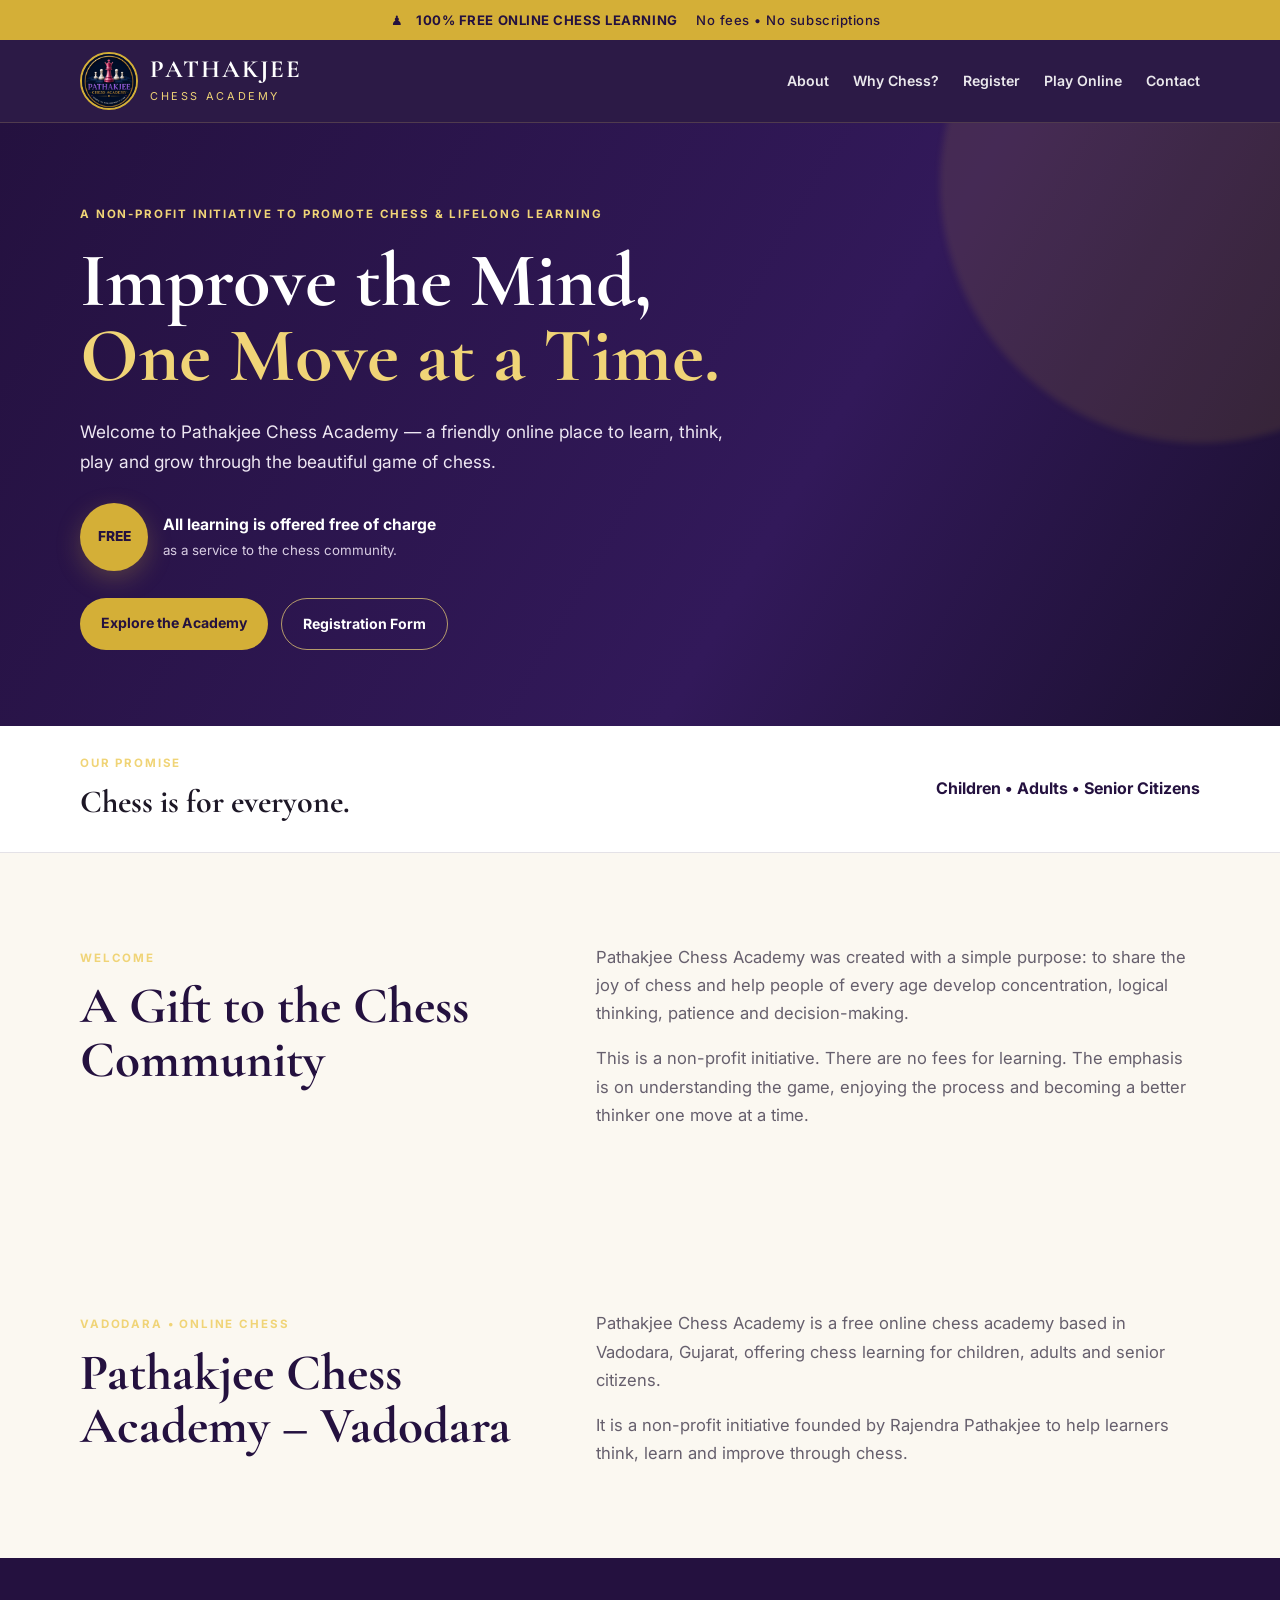
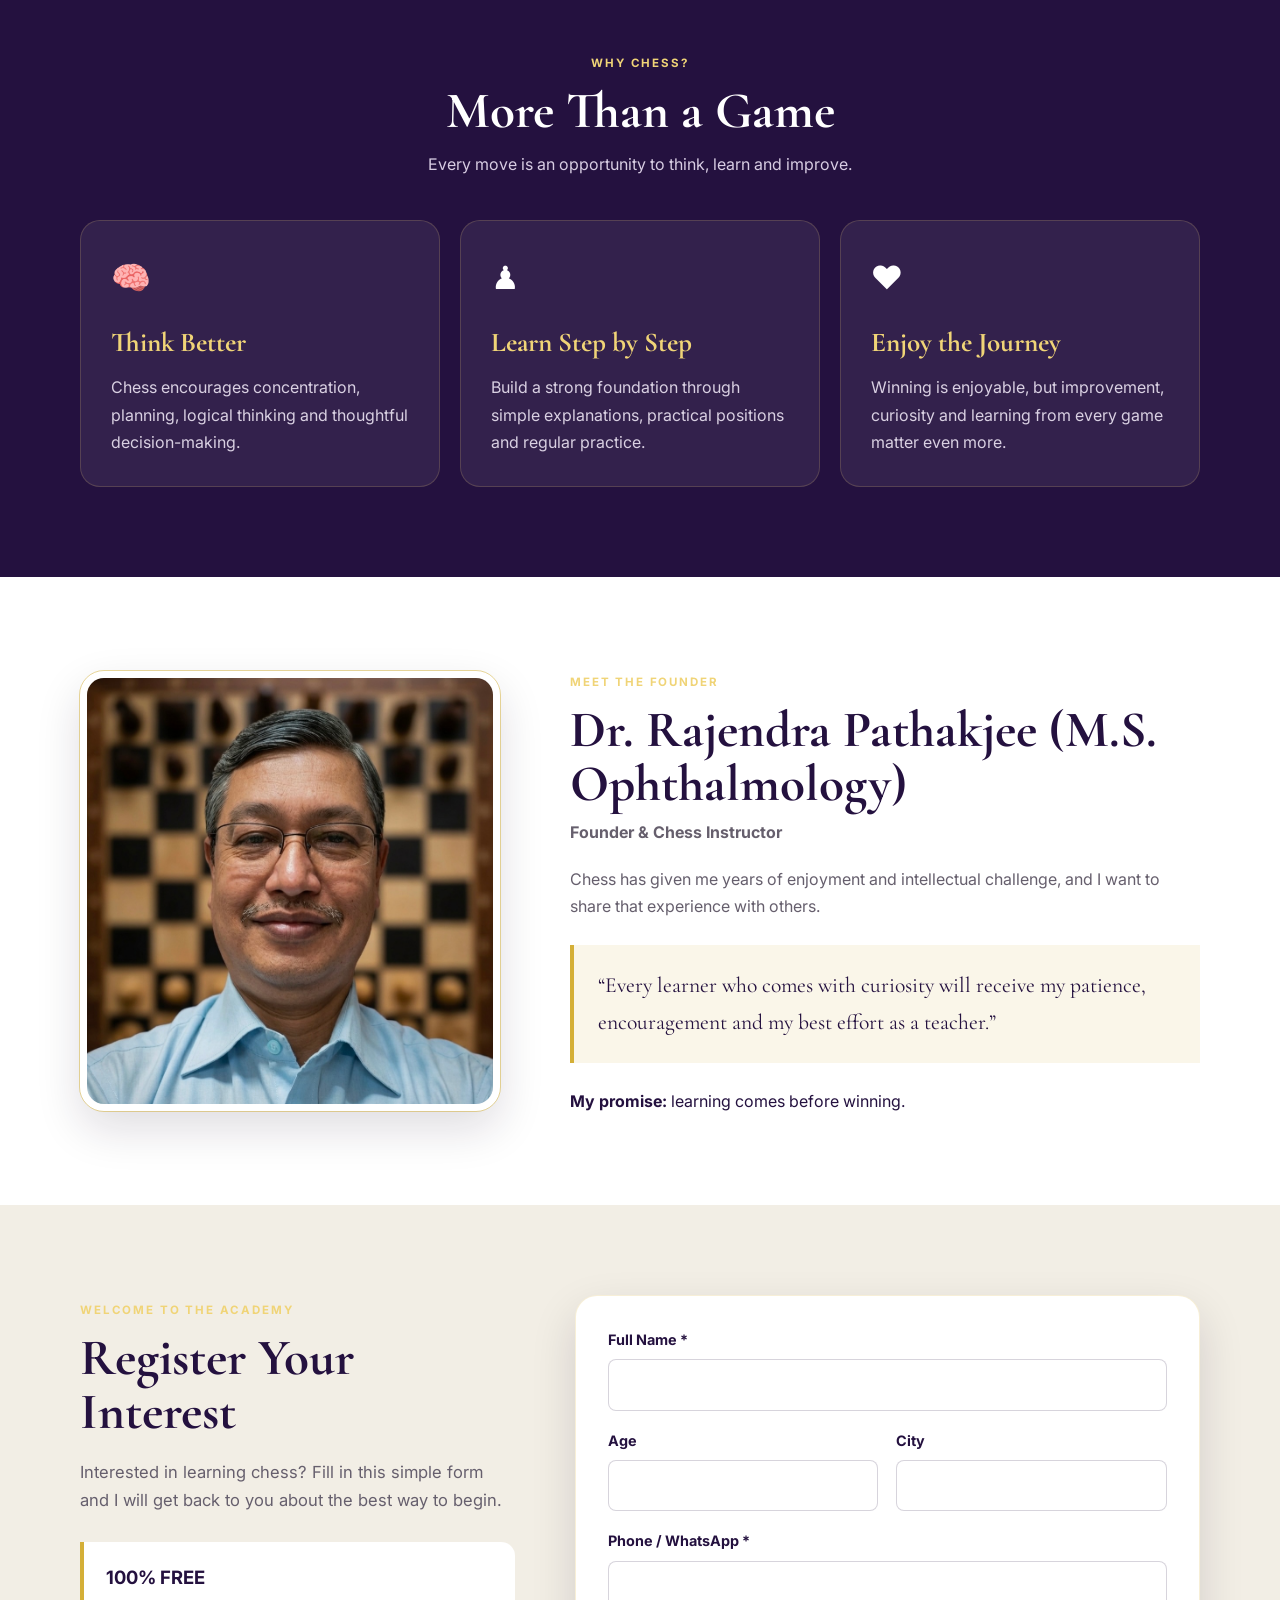
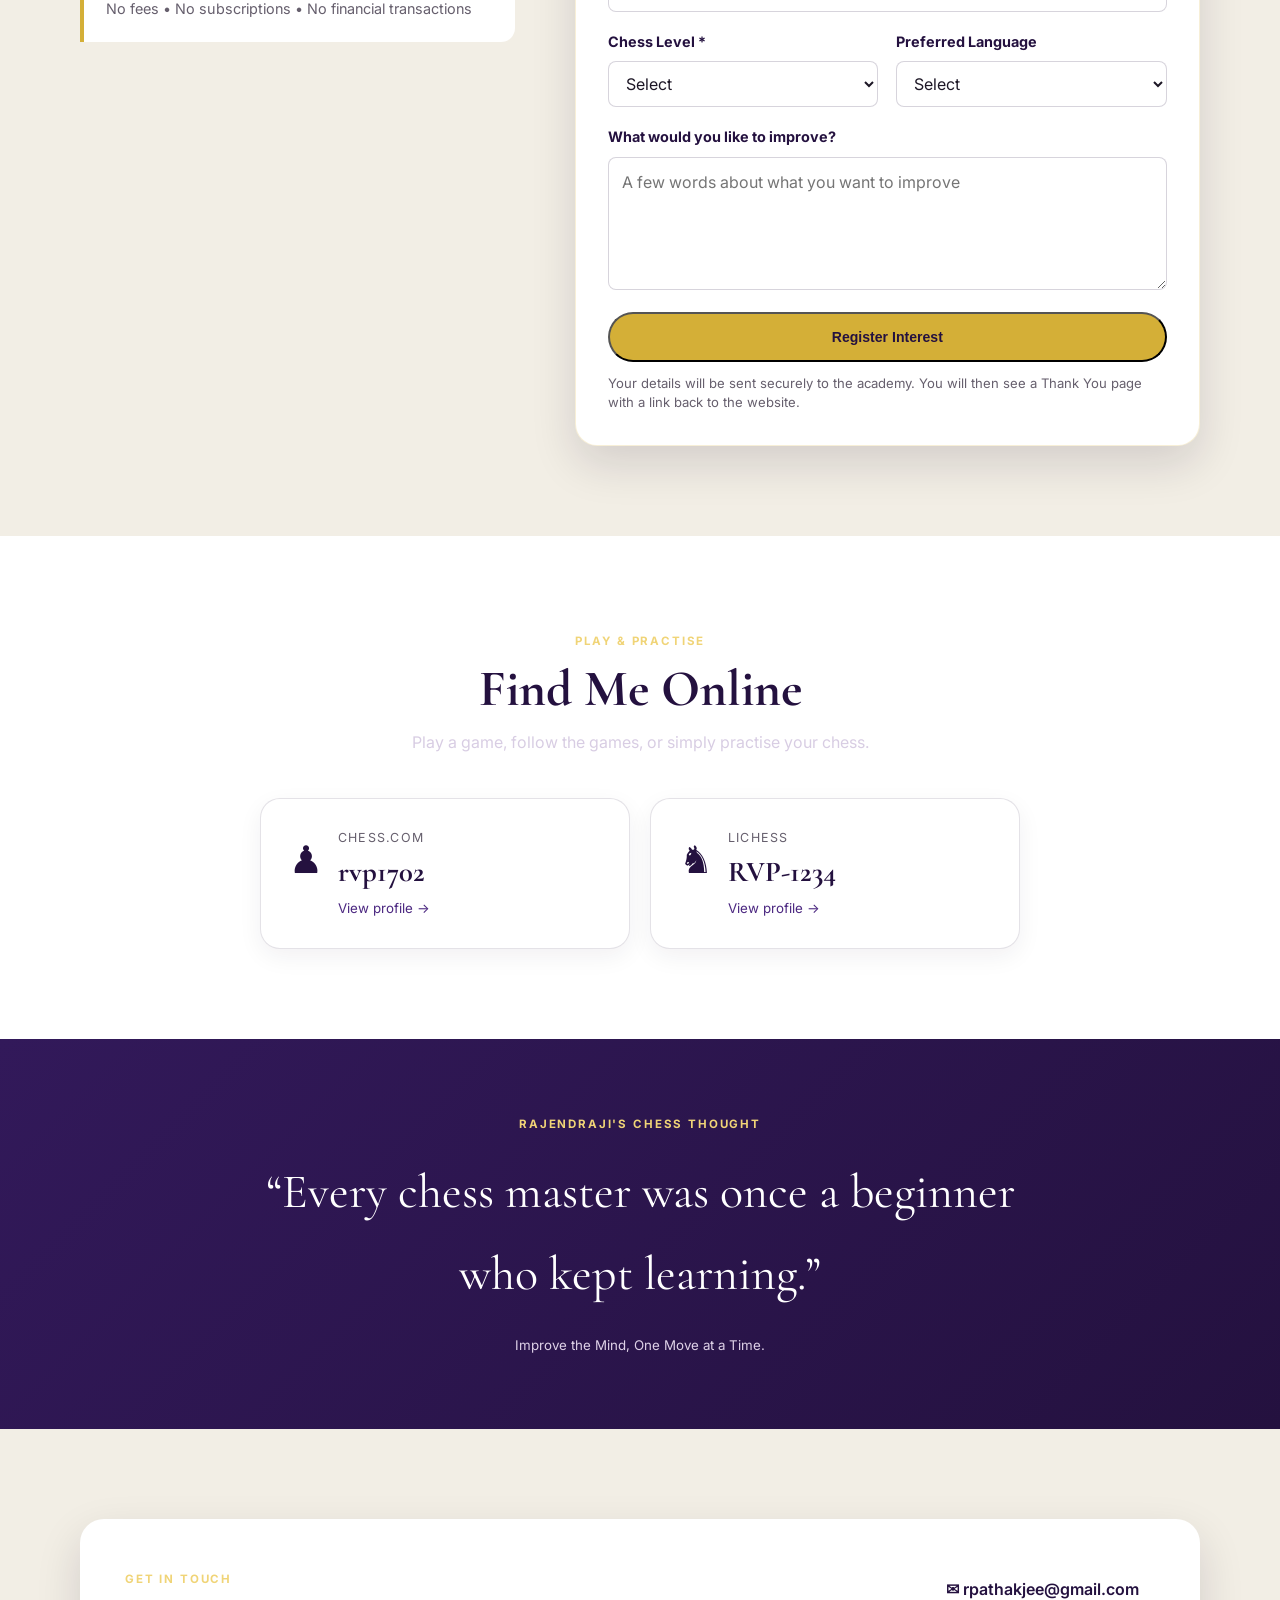
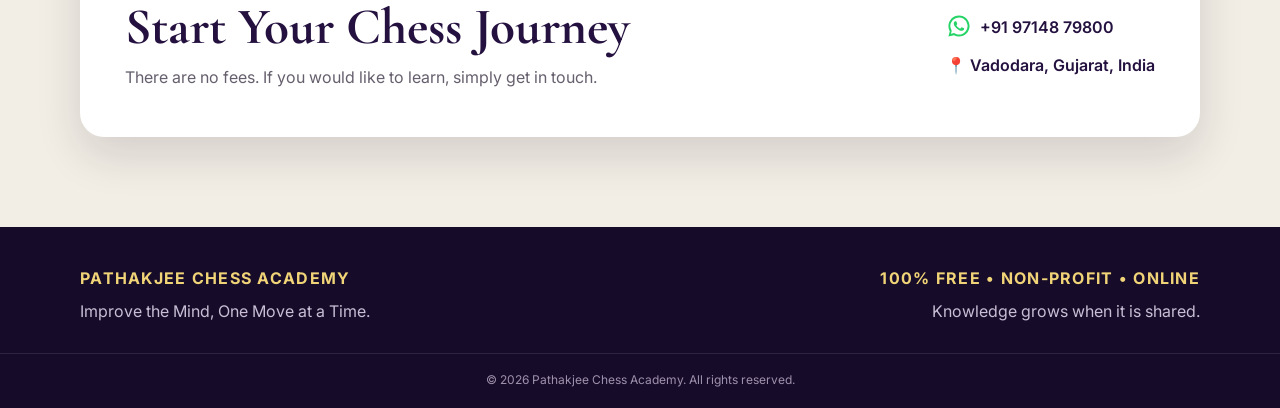
==== index.html @ 3d5b7f69 "Update index.html" ====
<!DOCTYPE html>
<html lang="en">

<head>
  <meta charset="UTF-8">
  <meta name="viewport" content="width=device-width, initial-scale=1.0">
  <meta name="description" content="Pathakjee Chess Academy is a free online chess academy in Vadodara, offering chess lessons for beginners, children, adults and senior citizens. Learn chess online and improve your mind, one move at a time.">
  <meta name="theme-color" content="#24113f">
  <title>Pathakjee Chess Academy | Online Chess Academy in Vadodara</title>
  <link rel="preconnect" href="https://fonts.googleapis.com">
  <link rel="preconnect" href="https://fonts.gstatic.com" crossorigin>
  <link href="https://fonts.googleapis.com/css2?family=Cormorant+Garamond:wght@600;700&family=Inter:wght@400;500;600;700&display=swap" rel="stylesheet">
  <link rel="stylesheet" href="css/style.css">
  <script defer src="js/script.js"></script>
<script type="application/ld+json">
{
  "@context": "https://schema.org",
  "@type": "EducationalOrganization",
  "name": "Pathakjee Chess Academy",
  "url": "https://pathakjeechess.com/",
  "description": "A free, non-profit online chess academy based in Vadodara, Gujarat, helping children, adults and senior citizens learn and improve through chess.",
  "founder": {
    "@type": "Person",
    "name": "Rajendra Pathakjee"
  },
  "areaServed": "Vadodara, Gujarat, India",
  "email": "rpathakjee@gmail.com",
  "sameAs": [
    "https://www.chess.com/member/rvp1702",
    "https://lichess.org/@/RVP-1234"
  ]
}
</script>

  <style>
    /* The founder photograph appears only in the dedicated founder section. */
    .hero-grid {
      grid-template-columns: 1fr !important;
    }

    /* Mobile refinements: smaller header/logo, tighter section spacing, simpler form. */
    @media (max-width: 767px) {
      .site-header {
        padding-top: 10px !important;
        padding-bottom: 10px !important;
      }

      .nav-wrap {
        min-height: 58px !important;
      }

      .brand img {
        width: 58px !important;
        height: 58px !important;
        object-fit: contain;
      }

      .brand-name {
        font-size: 1.45rem !important;
      }

      .brand-sub {
        font-size: 0.72rem !important;
        letter-spacing: 0.18em !important;
      }

      .section {
        padding-top: 52px !important;
        padding-bottom: 52px !important;
      }

      .two-column,
      .founder-grid,
      .registration-grid {
        gap: 28px !important;
      }

      .section-heading,
      .section-text {
        margin-top: 0 !important;
        margin-bottom: 0 !important;
      }

      .section-text p + p {
        margin-top: 18px !important;
      }

      .section-dark {
        padding-top: 48px !important;
        padding-bottom: 48px !important;
      }

      .founder-section {
        padding-top: 48px !important;
        padding-bottom: 48px !important;
      }

      .registration-section {
        padding-top: 48px !important;
        padding-bottom: 48px !important;
      }

      .registration-form {
        padding: 24px !important;
      }

      .registration-form .form-row {
        margin-bottom: 18px !important;
      }

      .improvement-free-text textarea {
        min-height: 112px;
        resize: vertical;
      }
    }
  </style>

</head>

<body>
  <div class="top-banner">
    <span>♟</span>
    <strong>100% FREE ONLINE CHESS LEARNING</strong>
    <span class="banner-detail">No fees • No subscriptions</span>
  </div>

  <header class="site-header" id="top">
    <div class="container nav-wrap">
      <a class="brand" href="#top" aria-label="Pathakjee Chess Academy home">
        <img src="images/logo.png" alt="Pathakjee Chess Academy logo">
        <div>
          <span class="brand-name">PATHAKJEE</span>
          <span class="brand-sub">CHESS ACADEMY</span>
        </div>
      </a>

      <button class="menu-toggle" aria-label="Open navigation" aria-expanded="false">
        <span></span><span></span><span></span>
      </button>

      <nav class="nav-links" aria-label="Main navigation">
        <a href="#about">About</a>
        <a href="#why-chess">Why Chess?</a>
        <a href="#registration">Register</a>
        <a href="#play">Play Online</a>
        <a href="#contact">Contact</a>
      </nav>
    </div>
  </header>

  <main>
    <section class="hero">
      <div class="hero-glow"></div>
      <div class="container hero-grid">
        <div class="hero-copy reveal">
          <p class="eyebrow">A NON-PROFIT INITIATIVE TO PROMOTE CHESS &amp; LIFELONG LEARNING</p>
          <h1>Improve the Mind,<br><span>One Move at a Time.</span></h1>
          <p class="hero-lead">
            Welcome to Pathakjee Chess Academy — a friendly online place to learn,
            think, play and grow through the beautiful game of chess.
          </p>
          <div class="hero-free">
            <span class="free-badge">FREE</span>
            <div>
              <strong>All learning is offered free of charge</strong>
              <small>as a service to the chess community.</small>
            </div>
          </div>
          <div class="hero-actions">
            <a class="btn btn-gold" href="#about">Explore the Academy</a>
            <a class="btn btn-outline" href="#registration">Registration Form</a>
          </div>
        </div>

      </div>
    </section>

    <section class="welcome-strip">
      <div class="container strip-inner">
        <div>
          <span class="mini-label">OUR PROMISE</span>
          <h2>Chess is for everyone.</h2>
        </div>
        <p>Children • Adults • Senior Citizens</p>
      </div>
    </section>

    <section class="section" id="about">
      <div class="container two-column">
        <div class="section-heading reveal">
          <span class="section-kicker">WELCOME</span>
          <h2>A Gift to the Chess Community</h2>
        </div>
        <div class="section-text reveal">
          <p>
            Pathakjee Chess Academy was created with a simple purpose: to share the
            joy of chess and help people of every age develop concentration, logical
            thinking, patience and decision-making.
          </p>
          <p>
            This is a non-profit initiative. There are no fees for learning.
            The emphasis is on understanding the game, enjoying the process and
            becoming a better thinker one move at a time.
          </p>
        </div>
      </div>
    </section>

   <section class="section">
  <div class="container two-column">
    <div class="section-heading reveal">
      <span class="section-kicker">VADODARA • ONLINE CHESS</span>
      <h2>Pathakjee Chess Academy – Vadodara</h2>
    </div>
    <div class="section-text reveal">
      <p>
        Pathakjee Chess Academy is a free online chess academy based in Vadodara,
        Gujarat, offering chess learning for children, adults and senior citizens.
      </p>
      <p>
        It is a non-profit initiative founded by Rajendra Pathakjee to help learners
        think, learn and improve through chess.
      </p>
    </div>
  </div>
</section> <section class="section section-dark" id="why-chess">
      <div class="container">
        <div class="center-heading reveal">
          <span class="section-kicker">WHY CHESS?</span>
          <h2>More Than a Game</h2>
          <p>Every move is an opportunity to think, learn and improve.</p>
        </div>

        <div class="feature-grid">
          <article class="feature-card reveal">
            <div class="feature-icon">🧠</div>
            <h3>Think Better</h3>
            <p>Chess encourages concentration, planning, logical thinking and thoughtful decision-making.</p>
          </article>
          <article class="feature-card reveal">
            <div class="feature-icon">♟</div>
            <h3>Learn Step by Step</h3>
            <p>Build a strong foundation through simple explanations, practical positions and regular practice.</p>
          </article>
          <article class="feature-card reveal">
            <div class="feature-icon">❤️</div>
            <h3>Enjoy the Journey</h3>
            <p>Winning is enjoyable, but improvement, curiosity and learning from every game matter even more.</p>
          </article>
        </div>
      </div>
    </section>

    <section class="section founder-section">
      <div class="container founder-grid">
        <div class="founder-image academy-logo-panel reveal">
          <img src="images/founder.jpg" alt="Dr. Rajendra Pathakjee (M.S. Ophthalmology), Founder">
        </div>
        <div class="founder-copy reveal">
          <span class="section-kicker">MEET THE FOUNDER</span>
          <h2>Dr. Rajendra Pathakjee (M.S. Ophthalmology)</h2>
          <p class="role">Founder &amp; Chess Instructor</p>
          <p>
            Chess has given me years of enjoyment and intellectual challenge, and I
            want to share that experience with others.
          </p>
          <blockquote>
            “Every learner who comes with curiosity will receive my patience,
            encouragement and my best effort as a teacher.”
          </blockquote>
          <p class="promise"><strong>My promise:</strong> learning comes before winning.</p>
        </div>
      </div>
    </section>

    <section class="section registration-section" id="registration">
      <div class="container registration-grid">
        <div class="registration-copy reveal">
          <span class="section-kicker">WELCOME TO THE ACADEMY</span>
          <h2>Register Your Interest</h2>
          <p>Interested in learning chess? Fill in this simple form and I will get back to you about the best way to begin.</p>
          <div class="registration-note">
            <strong>100% FREE</strong>
            <span>No fees • No subscriptions • No financial transactions</span>
          </div>
        </div>

        <form class="registration-form reveal" id="registrationForm" action="https://formspree.io/f/mgawkabd" method="POST">
          <div class="form-row">
            <label for="name">Full Name *</label>
            <input type="text" id="name" name="Name" required>
          </div>

          <div class="form-two">
            <div class="form-row">
              <label for="age">Age</label>
              <input type="number" id="age" name="Age" min="4" max="100">
            </div>
            <div class="form-row">
              <label for="city">City</label>
              <input type="text" id="city" name="City">
            </div>
          </div>

          <div class="form-row">
            <label for="phone">Phone / WhatsApp *</label>
            <input type="tel" id="phone" name="Phone" required autocomplete="tel">
          </div>

          <div class="form-two">
            <div class="form-row">
              <label for="level">Chess Level *</label>
              <select id="level" name="Chess Level" required>
                <option value="">Select</option>
                <option>Complete Beginner</option>
                <option>Beginner</option>
                <option>Intermediate</option>
                <option>Returning Player</option>
              </select>
            </div>
            <div class="form-row">
              <label for="language">Preferred Language</label>
              <select id="language" name="Preferred Language">
                <option value="">Select</option>
                <option>English</option>
                <option>Hindi</option>
                <option>Gujarati</option>
              </select>
            </div>
          </div>

          <div class="form-row improvement-free-text">
            <label for="improvement">What would you like to improve?</label>
            <textarea id="improvement" name="What would you like to improve" rows="4" placeholder="A few words about what you want to improve"></textarea>
          </div>

          <input type="hidden" name="_subject" value="New Registration Interest — Pathakjee Chess Academy">

          <button class="btn btn-gold form-submit" type="submit">Register Interest</button>
          <p class="form-note">Your details will be sent securely to the academy. You will then see a Thank You page with a link back to the website.</p>
        </form>
      </div>
    </section>

    <section class="section online-section" id="play">
      <div class="container">
        <div class="center-heading reveal">
          <span class="section-kicker">PLAY &amp; PRACTISE</span>
          <h2>Find Me Online</h2>
          <p>Play a game, follow the games, or simply practise your chess.</p>
        </div>

        <div class="profile-grid">
          <a class="profile-card reveal" href="https://www.chess.com/member/rvp1702" target="_blank" rel="noopener">
            <span class="profile-icon">♟</span>
            <span class="profile-label">Chess.com</span>
            <strong>rvp1702</strong>
            <small>View profile →</small>
          </a>
          <a class="profile-card reveal" href="https://lichess.org/@/RVP-1234" target="_blank" rel="noopener">
            <span class="profile-icon">♞</span>
            <span class="profile-label">Lichess</span>
            <strong>RVP-1234</strong>
            <small>View profile →</small>
          </a>
        </div>
      </div>
    </section>

    <section class="thought-section">
      <div class="container thought-card reveal">
        <span class="section-kicker">RAJENDRAJI'S CHESS THOUGHT</span>
        <p>“Every chess master was once a beginner who kept learning.”</p>
        <small>Improve the Mind, One Move at a Time.</small>
      </div>
    </section>

    <section class="section contact-section" id="contact">
      <div class="container contact-card reveal">
        <div>
          <span class="section-kicker">GET IN TOUCH</span>
          <h2>Start Your Chess Journey</h2>
          <p>There are no fees. If you would like to learn, simply get in touch.</p>
        </div>
        <div class="contact-links">
          <a href="mailto:rpathakjee@gmail.com">✉ rpathakjee@gmail.com</a>
          <a href="https://wa.me/919714879800" target="_blank" rel="noopener" aria-label="WhatsApp +91 97148 79800"><svg aria-hidden="true" viewBox="0 0 32 32" width="26" height="26" style="vertical-align:-6px;margin-right:8px;fill:#25D366"><path d="M16 3C8.82 3 3 8.82 3 16c0 2.29.6 4.44 1.66 6.33L3 29l6.84-1.6A12.94 12.94 0 0 0 16 29c7.18 0 13-5.82 13-13S23.18 3 16 3zm0 23.6c-2.02 0-3.9-.6-5.47-1.63l-.39-.25-4.06.95.97-3.95-.26-.41A10.57 10.57 0 1 1 16 26.6zm5.82-7.96c-.32-.16-1.88-.93-2.17-1.04-.29-.11-.5-.16-.71.16-.21.31-.82 1.04-1.01 1.25-.18.21-.37.24-.69.08-.32-.16-1.35-.5-2.57-1.6-.95-.85-1.6-1.9-1.79-2.22-.18-.31-.02-.48.14-.64.14-.14.32-.37.48-.56.16-.18.21-.31.32-.52.11-.21.05-.39-.03-.55-.08-.16-.71-1.72-.97-2.36-.25-.62-.51-.54-.71-.55h-.61c-.21 0-.55.08-.84.39-.29.31-1.1 1.07-1.1 2.61s1.13 3.03 1.29 3.24c.16.21 2.22 3.39 5.38 4.76.75.32 1.33.51 1.78.65.75.24 1.43.21 1.97.13.6-.09 1.88-.77 2.15-1.51.26-.74.26-1.37.18-1.51-.08-.13-.29-.21-.61-.37z"/></svg>+91 97148 79800</a>
          <span>📍 Vadodara, Gujarat, India</span>
        </div>
      </div>
    </section>
  </main>

  <footer class="site-footer">
    <div class="container footer-inner">
      <div>
        <strong>PATHAKJEE CHESS ACADEMY</strong>
        <p>Improve the Mind, One Move at a Time.</p>
      </div>
      <div class="footer-note">
        <strong>100% FREE • NON-PROFIT • ONLINE</strong>
        <p>Knowledge grows when it is shared.</p>
      </div>
    </div>
    <div class="copyright">© 2026 Pathakjee Chess Academy. All rights reserved.</div>
  </footer>
</body>
</html>
---- css/style.css ----
:root{
  --purple:#24113f;
  --purple-2:#32195a;
  --purple-3:#4b2780;
  --gold:#d4af37;
  --gold-light:#f0d477;
  --cream:#fbf8f1;
  --white:#ffffff;
  --ink:#1d1726;
  --muted:#665f6d;
  --line:rgba(36,17,63,.12);
  --shadow:0 18px 45px rgba(28,15,44,.14);
}
*{box-sizing:border-box;margin:0;padding:0}
html{scroll-behavior:smooth}
body{font-family:Inter,Arial,sans-serif;color:var(--ink);background:var(--cream);line-height:1.7}
img{max-width:100%;display:block}
a{text-decoration:none;color:inherit}
.container{width:min(1120px,92%);margin:auto}
.top-banner{background:var(--gold);color:var(--purple);text-align:center;padding:9px 15px;font-size:.82rem;letter-spacing:.04em}
.top-banner span{margin-right:8px}.banner-detail{margin-left:14px;font-weight:500}
.site-header{position:sticky;top:0;z-index:50;background:rgba(36,17,63,.96);backdrop-filter:blur(12px);border-bottom:1px solid rgba(240,212,119,.18)}
.nav-wrap{min-height:82px;display:flex;align-items:center;justify-content:space-between;gap:25px}
.brand{display:flex;align-items:center;gap:12px;color:#fff}
.brand img{width:58px;height:58px;border-radius:50%;border:2px solid var(--gold)}
.brand-name{display:block;font-family:"Cormorant Garamond",serif;font-size:1.55rem;line-height:1;font-weight:700;letter-spacing:.08em}
.brand-sub{display:block;color:var(--gold-light);font-size:.68rem;letter-spacing:.24em;margin-top:5px}
.nav-links{display:flex;align-items:center;gap:24px;color:#fff;font-size:.88rem;font-weight:600}
.nav-links a{opacity:.9;transition:.25s}.nav-links a:hover{color:var(--gold-light);opacity:1}
.menu-toggle{display:none;background:none;border:0;cursor:pointer}.menu-toggle span{display:block;width:26px;height:2px;background:#fff;margin:5px}
.hero{position:relative;overflow:hidden;background:linear-gradient(120deg,var(--purple),#32195a 62%,#1b102f);color:#fff;padding:82px 0 76px}
.hero-glow{position:absolute;width:520px;height:520px;border-radius:50%;right:-180px;top:-200px;background:rgba(212,175,55,.12);filter:blur(3px)}
.hero-grid{display:grid;grid-template-columns:1.15fr .85fr;gap:65px;align-items:center;position:relative}
.eyebrow,.section-kicker,.mini-label{color:var(--gold-light);font-size:.72rem;font-weight:700;letter-spacing:.16em}
.hero h1{font-family:"Cormorant Garamond",serif;font-size:clamp(3rem,6vw,5.2rem);line-height:.98;margin:18px 0 24px}
.hero h1 span{color:var(--gold-light)}
.hero-lead{font-size:1.08rem;max-width:650px;color:#eee7f3}
.hero-free{display:flex;align-items:center;gap:15px;margin:27px 0}
.free-badge{display:grid;place-items:center;width:68px;height:68px;border-radius:50%;background:var(--gold);color:var(--purple);font-weight:800;font-size:.86rem;box-shadow:0 8px 25px rgba(212,175,55,.25)}
.hero-free strong,.hero-free small{display:block}.hero-free strong{font-size:.98rem}.hero-free small{color:#d8cde3}
.hero-actions{display:flex;gap:13px;flex-wrap:wrap}
.btn{display:inline-block;padding:13px 21px;border-radius:999px;font-weight:700;font-size:.88rem;transition:.25s}
.btn-gold{background:var(--gold);color:var(--purple)}.btn-gold:hover{transform:translateY(-2px);background:var(--gold-light)}
.btn-outline{border:1px solid rgba(240,212,119,.7);color:#fff}.btn-outline:hover{background:rgba(212,175,55,.12)}
.hero-founder{justify-self:end;text-align:center}
.portrait-frame{width:min(390px,80vw);aspect-ratio:1/1.06;padding:8px;background:linear-gradient(145deg,var(--gold),#fff2ad,var(--gold));border-radius:24px;box-shadow:0 25px 60px rgba(0,0,0,.3)}
.portrait-frame img{width:100%;height:100%;object-fit:cover;border-radius:18px}
.portrait-caption{padding-top:14px}.portrait-caption strong{display:block;font-family:"Cormorant Garamond",serif;font-size:1.5rem}.portrait-caption span{color:var(--gold-light);font-size:.82rem}
.welcome-strip{background:#fff;border-bottom:1px solid var(--line)}
.strip-inner{display:flex;justify-content:space-between;align-items:center;padding:22px 0;gap:20px}.strip-inner h2{font-family:"Cormorant Garamond",serif;font-size:2rem}.strip-inner p{font-weight:700;color:var(--purple)}
.section{padding:90px 0}.two-column{display:grid;grid-template-columns:.85fr 1.15fr;gap:70px}.section-heading h2,.center-heading h2,.founder-copy h2,.puzzle-copy h2,.contact-card h2{font-family:"Cormorant Garamond",serif;font-size:clamp(2.4rem,4vw,3.7rem);line-height:1.05;margin-top:10px;color:var(--purple)}
.section-text{font-size:1.04rem;color:var(--muted)}.section-text p+p{margin-top:17px}
.section-dark{background:var(--purple);color:#fff}.section-dark .center-heading h2{color:#fff}.center-heading{text-align:center;max-width:720px;margin:0 auto 42px}.center-heading p{color:#d8cde3;margin-top:12px}
.feature-grid{display:grid;grid-template-columns:repeat(3,1fr);gap:20px}.feature-card{background:rgba(255,255,255,.07);border:1px solid rgba(240,212,119,.18);padding:30px;border-radius:20px;transition:.3s}.feature-card:hover{transform:translateY(-5px);background:rgba(255,255,255,.1)}.feature-icon{font-size:2rem;margin-bottom:15px}.feature-card h3{font-family:"Cormorant Garamond",serif;font-size:1.7rem;color:var(--gold-light);margin-bottom:8px}.feature-card p{color:#d9d0e2}
.founder-section{background:#fff}.founder-grid{display:grid;grid-template-columns:.8fr 1.2fr;gap:70px;align-items:center}.founder-image{border-radius:24px;overflow:hidden;box-shadow:var(--shadow);border:7px solid #fff;outline:1px solid rgba(212,175,55,.5)}.founder-image img{width:100%;aspect-ratio:1/1.05;object-fit:cover}.role{color:var(--purple-3);font-weight:700;margin:7px 0 20px}.founder-copy p{color:var(--muted)}blockquote{margin:25px 0;padding:22px 24px;border-left:4px solid var(--gold);background:#faf6e9;color:var(--purple);font-family:"Cormorant Garamond",serif;font-size:1.35rem}.promise{color:var(--purple)!important}
.puzzle-section{background:#f2eee5}.puzzle-grid{display:grid;grid-template-columns:.9fr 1.1fr;gap:60px;align-items:center}.puzzle-title{font-weight:800;color:var(--purple);font-size:1.15rem;margin:20px 0 10px}.puzzle-copy>p:not(.puzzle-title){color:var(--muted);margin-bottom:25px}.puzzle-card{background:#fff;padding:12px;border-radius:22px;box-shadow:var(--shadow)}.puzzle-card img{width:100%;border-radius:15px}
.online-section{background:#fff}.profile-grid{display:grid;grid-template-columns:repeat(2,1fr);gap:20px;max-width:760px;margin:auto}.profile-card{padding:28px;border:1px solid var(--line);border-radius:20px;background:#fff;box-shadow:0 8px 25px rgba(28,15,44,.06);display:grid;grid-template-columns:auto 1fr;column-gap:15px;transition:.25s}.profile-card:hover{transform:translateY(-4px);border-color:var(--gold)}.profile-icon{grid-row:span 3;font-size:2.4rem;color:var(--purple)}.profile-label{font-size:.78rem;color:var(--muted);text-transform:uppercase;letter-spacing:.1em}.profile-card strong{font-family:"Cormorant Garamond",serif;font-size:1.8rem;color:var(--purple)}.profile-card small{color:var(--purple-3)}
.thought-section{padding:70px 0;background:linear-gradient(135deg,#32195a,var(--purple));color:#fff}.thought-card{text-align:center}.thought-card p{font-family:"Cormorant Garamond",serif;font-size:clamp(2rem,4vw,3rem);max-width:800px;margin:16px auto;color:#fff}.thought-card small{color:#dfd2e8}
.contact-section{background:#f2eee5}.contact-card{background:#fff;border-radius:24px;padding:45px;display:grid;grid-template-columns:1fr auto;gap:40px;align-items:center;box-shadow:var(--shadow)}.contact-card p{color:var(--muted);margin-top:10px}.contact-links{display:grid;gap:10px;font-weight:600;color:var(--purple)}.contact-links a:hover{color:var(--purple-3)}
.site-footer{background:#160b29;color:#fff;padding:38px 0 18px}.footer-inner{display:flex;justify-content:space-between;gap:30px}.site-footer strong{color:var(--gold-light);letter-spacing:.08em}.site-footer p{color:#c9bed5;margin-top:6px}.footer-note{text-align:right}.copyright{text-align:center;border-top:1px solid rgba(255,255,255,.1);margin-top:28px;padding-top:16px;color:#9e91ac;font-size:.75rem}
.reveal{opacity:0;transform:translateY(18px);transition:opacity .7s ease,transform .7s ease}.reveal.visible{opacity:1;transform:none}


.registration-section{background:#f2eee5}
.registration-grid{display:grid;grid-template-columns:.82fr 1.18fr;gap:60px;align-items:start}
.registration-copy h2{font-family:"Cormorant Garamond",serif;font-size:clamp(2.5rem,4vw,3.7rem);line-height:1.05;color:var(--purple);margin-top:10px}
.registration-copy>p{color:var(--muted);font-size:1.04rem;margin-top:18px;max-width:480px}
.registration-note{margin-top:28px;padding:20px 22px;border-left:4px solid var(--gold);background:#fff;border-radius:0 14px 14px 0;display:grid;gap:4px}
.registration-note strong{color:var(--purple);font-size:1.15rem}
.registration-note span{color:var(--muted);font-size:.9rem}
.registration-form{background:#fff;padding:30px;border-radius:22px;box-shadow:var(--shadow);border:1px solid rgba(212,175,55,.2)}
.form-choice{
  border:0;
  padding:0;
  margin:2px 0 16px;
}

.form-choice legend{
  font-size:.8rem;
  font-weight:700;
  color:var(--purple);
  margin-bottom:8px;
}

.choice-grid{
  display:flex;
  flex-wrap:wrap;
  gap:12px 24px;
  align-items:center;
}

.choice-option{
  display:inline-flex !important;
  align-items:center;
  gap:8px;
  padding:6px 0;
  border:0;
  background:transparent;
  cursor:pointer;
  font-size:.9rem !important;
  font-weight:600 !important;
  color:var(--ink) !important;
  width:auto !important;
  margin:0 !important;
}

.choice-option input[type="radio"]{
  width:18px !important;
  height:18px !important;
  margin:0 !important;
  padding:0 !important;
  flex:0 0 auto;
  accent-color:var(--gold);
}

.choice-option:hover{
  color:var(--purple) !important;
}.choice-grid{display:grid;grid-template-columns:1fr 1fr;gap:12px}.choice-option{display:flex!important;align-items:center;gap:9px;padding:12px 14px;border:1px solid rgba(36,17,63,.16);border-radius:10px;background:#fff;cursor:pointer;font-size:.9rem!important;font-weight:600!important;color:var(--ink)!important;transition:.2s}.choice-option:hover{border-color:var(--gold);background:#fffdf6}.choice-option input{width:18px!important;height:18px;margin:0;accent-color:var(--purple);flex:0 0 auto}.choice-option:has(input:checked){border-color:var(--gold);box-shadow:0 0 0 3px rgba(212,175,55,.10);background:#fffdf6}.btn-whatsapp{display:block;text-align:center;border:1px solid rgba(36,17,63,.16);color:var(--purple);background:#fff;margin-top:10px}.btn-whatsapp:hover{transform:translateY(-2px);border-color:var(--gold);background:#fffdf6}.form-whatsapp{width:100%}.form-row input::placeholder{color:#9a91a5}.registration-form{padding:32px}.form-submit{min-height:50px}.form-note{margin-top:12px}
@media (max-width:850px){
  .nav-links{display:none;position:absolute;left:4%;right:4%;top:78px;background:var(--purple);padding:18px;border-radius:0 0 16px 16px;flex-direction:column;align-items:flex-start;box-shadow:0 18px 35px rgba(0,0,0,.25)}
  .nav-links.open{display:flex}.menu-toggle{display:block}
  .hero-grid,.two-column,.founder-grid,.puzzle-grid,.contact-card,.registration-grid{grid-template-columns:1fr}
  .hero-founder{justify-self:center}.section{padding:70px 0}.feature-grid{grid-template-columns:1fr}.profile-grid,.form-two{grid-template-columns:1fr}
  .footer-inner{flex-direction:column}.footer-note{text-align:left}
}
@media (max-width:560px){
  .top-banner{font-size:.72rem}.banner-detail{display:none}.nav-wrap{min-height:72px}.brand img{width:50px;height:50px}.brand-name{font-size:1.25rem}
  .hero{padding:58px 0}.hero h1{font-size:3.1rem}.hero-lead{font-size:.98rem}.portrait-frame{width:88vw}
  .strip-inner{display:block}.strip-inner p{margin-top:5px}.section{padding:58px 0}.contact-card{padding:30px}.hero-actions .btn{width:100%;text-align:center}
  .registration-form{padding:22px 18px}.choice-grid{grid-template-columns:1fr}.choice-option{min-height:48px}.form-submit,.form-whatsapp{min-height:50px;display:flex;align-items:center;justify-content:center}
}

/* =========================================================
   MOBILE RESPONSIVENESS PATCH — August 2026
   Keeps desktop layout unchanged.
   ========================================================= */
@media (max-width: 850px) {
  html, body {
    width: 100%;
    max-width: 100%;
    min-width: 0;
    overflow-x: hidden;
  }

  .site-header,
  .top-banner,
  .hero,
  .welcome-strip,
  .section,
  .thought-section,
  .site-footer {
    width: 100%;
    max-width: 100%;
  }

  .container {
    width: min(100% - 32px, 1120px);
    max-width: 100%;
  }

  .hero-grid,
  .two-column,
  .founder-grid,
  .puzzle-grid,
  .registration-grid,
  .contact-card {
    min-width: 0;
  }

  .hero-copy,
  .hero-founder,
  .section-heading,
  .section-text,
  .founder-copy,
  .puzzle-copy,
  .registration-copy,
  .registration-form,
  .contact-card > *,
  .thought-card {
    min-width: 0;
    max-width: 100%;
  }

  .hero-founder {
    width: 100%;
  }

  /* Show the complete founder photograph on small screens. */
  .portrait-frame {
    width: min(100%, 360px);
    height: auto;
    aspect-ratio: auto;
    padding: 7px;
    margin: 0 auto;
  }

  .portrait-frame img {
    width: 100%;
    height: auto;
    aspect-ratio: auto;
    object-fit: contain;
    object-position: center;
  }

  .founder-image {
    width: 100%;
    max-width: 520px;
    margin: 0 auto;
  }

  .founder-image img {
    width: 100%;
    height: auto;
    aspect-ratio: auto;
    object-fit: contain;
    object-position: center;
  }

  .profile-grid,
  .feature-grid {
    width: 100%;
    max-width: 100%;
  }

  .profile-card,
  .feature-card,
  .registration-form,
  .contact-card,
  .puzzle-card {
    min-width: 0;
    max-width: 100%;
  }

  .profile-card strong,
  .profile-card small,
  .profile-card .profile-label {
    overflow-wrap: anywhere;
    word-break: break-word;
  }

  .registration-form input,
  .registration-form select,
  .registration-form textarea,
  .registration-form button {
    max-width: 100%;
    box-sizing: border-box;
  }
}

@media (max-width: 560px) {
  .container {
    width: calc(100% - 28px);
  }

  .nav-wrap {
    gap: 10px;
  }

  .brand {
    min-width: 0;
  }

  .brand > div {
    min-width: 0;
  }

  .brand-name,
  .brand-sub {
    white-space: nowrap;
  }

  .hero h1 {
    font-size: clamp(2.45rem, 13vw, 3.1rem);
    overflow-wrap: normal;
  }

  .hero-lead,
  .section-text,
  .founder-copy p,
  .registration-copy > p,
  .contact-card p {
    overflow-wrap: break-word;
  }

  .hero-actions {
    width: 100%;
  }

  .hero-actions .btn {
    width: 100%;
    max-width: 100%;
  }

  .portrait-frame {
    width: min(100%, 340px);
  }

  .feature-card,
  .profile-card {
    padding: 22px;
  }

  .profile-card {
    grid-template-columns: auto minmax(0, 1fr);
  }

  .contact-card,
  .registration-form {
    padding: 26px 22px;
  }

  .registration-form .form-row {
    margin-bottom: 18px;
  }

  .registration-form label {
    display: block;
    margin-bottom: 7px;
    font-weight: 600;
    color: var(--purple);
  }

  .registration-form input,
  .registration-form select,
  .registration-form textarea {
    width: 100%;
    min-height: 46px;
    padding: 11px 13px;
    border: 1px solid rgba(36,17,63,.18);
    border-radius: 8px;
    font: inherit;
    color: var(--ink);
    background: #fff;
  }

  .registration-form textarea {
    min-height: 90px;
    resize: vertical;
  }

  .registration-form input:focus,
  .registration-form select:focus,
  .registration-form textarea:focus {
    outline: 2px solid rgba(212,175,55,.22);
    border-color: var(--gold);
  }

  .choice-grid {
    grid-template-columns: 1fr;
  }
}

/* Areas for improvement field */
.registration-form select {
  min-height: 46px;
}


/* =========================================================
   REGISTRATION FORM POLISH
   Makes all fields consistent and properly stacked on desktop.
   ========================================================= */
.registration-form .form-row {
  margin-bottom: 18px;
}

.registration-form label {
  display: block;
  margin: 0 0 7px;
  color: var(--purple);
  font-size: .9rem;
  font-weight: 700;
}

.registration-form input,
.registration-form select,
.registration-form textarea {
  display: block;
  width: 100%;
  max-width: 100%;
  min-height: 46px;
  padding: 11px 13px;
  border: 1px solid rgba(36,17,63,.18);
  border-radius: 8px;
  background: #fff;
  color: var(--ink);
  font: inherit;
}

.registration-form textarea {
  min-height: 100px;
  resize: vertical;
}

.registration-form input:focus,
.registration-form select:focus,
.registration-form textarea:focus {
  outline: 2px solid rgba(212,175,55,.22);
  border-color: var(--gold);
}

.registration-form .form-two {
  display: grid;
  grid-template-columns: 1fr 1fr;
  gap: 18px;
}

.registration-form .form-two .form-row {
  min-width: 0;
}

.registration-form .form-submit {
  width: 100%;
  margin-top: 4px;
}

.registration-form .form-note {
  color: var(--muted);
  font-size: .82rem;
  line-height: 1.5;
}


/* Multiple selections: Areas for Improvement */
.improvement-fieldset {
  border: 0;
  padding: 0;
  margin: 0;
}

.improvement-fieldset legend {
  display: block;
  margin: 0 0 10px;
  color: var(--purple);
  font-size: .9rem;
  font-weight: 700;
}

.improvement-grid {
  display: grid;
  grid-template-columns: 1fr 1fr;
  gap: 10px 14px;
}

.improvement-option {
  display: flex !important;
  align-items: center;
  gap: 9px;
  width: auto !important;
  min-width: 0;
  min-height: 60px;
  margin: 0 !important;
  padding: 10px 12px;
  border: 1px solid rgba(36,17,63,.16);
  border-radius: 9px;
  background: #fff;
  color: var(--ink) !important;
  font-size: .88rem !important;
  font-weight: 600 !important;
  line-height: 1.35;
  cursor: pointer;
  transition: .2s;
}

.improvement-option:hover {
  border-color: var(--gold);
  background: #fffdf6;
}

.improvement-option input[type="checkbox"] {
  width: 18px !important;
  height: 18px !important;
  min-height: 18px !important;
  margin: 0 !important;
  padding: 0 !important;
  flex: 0 0 auto;
  accent-color: var(--purple);
}

.improvement-option:has(input:checked) {
  border-color: var(--gold);
  background: #fffdf6;
  box-shadow: 0 0 0 2px rgba(212,175,55,.10);
}

@media (max-width: 560px) {
  .improvement-grid {
    grid-template-columns: 1fr;
  }

  .improvement-option {
    min-height: 50px;
  }
}
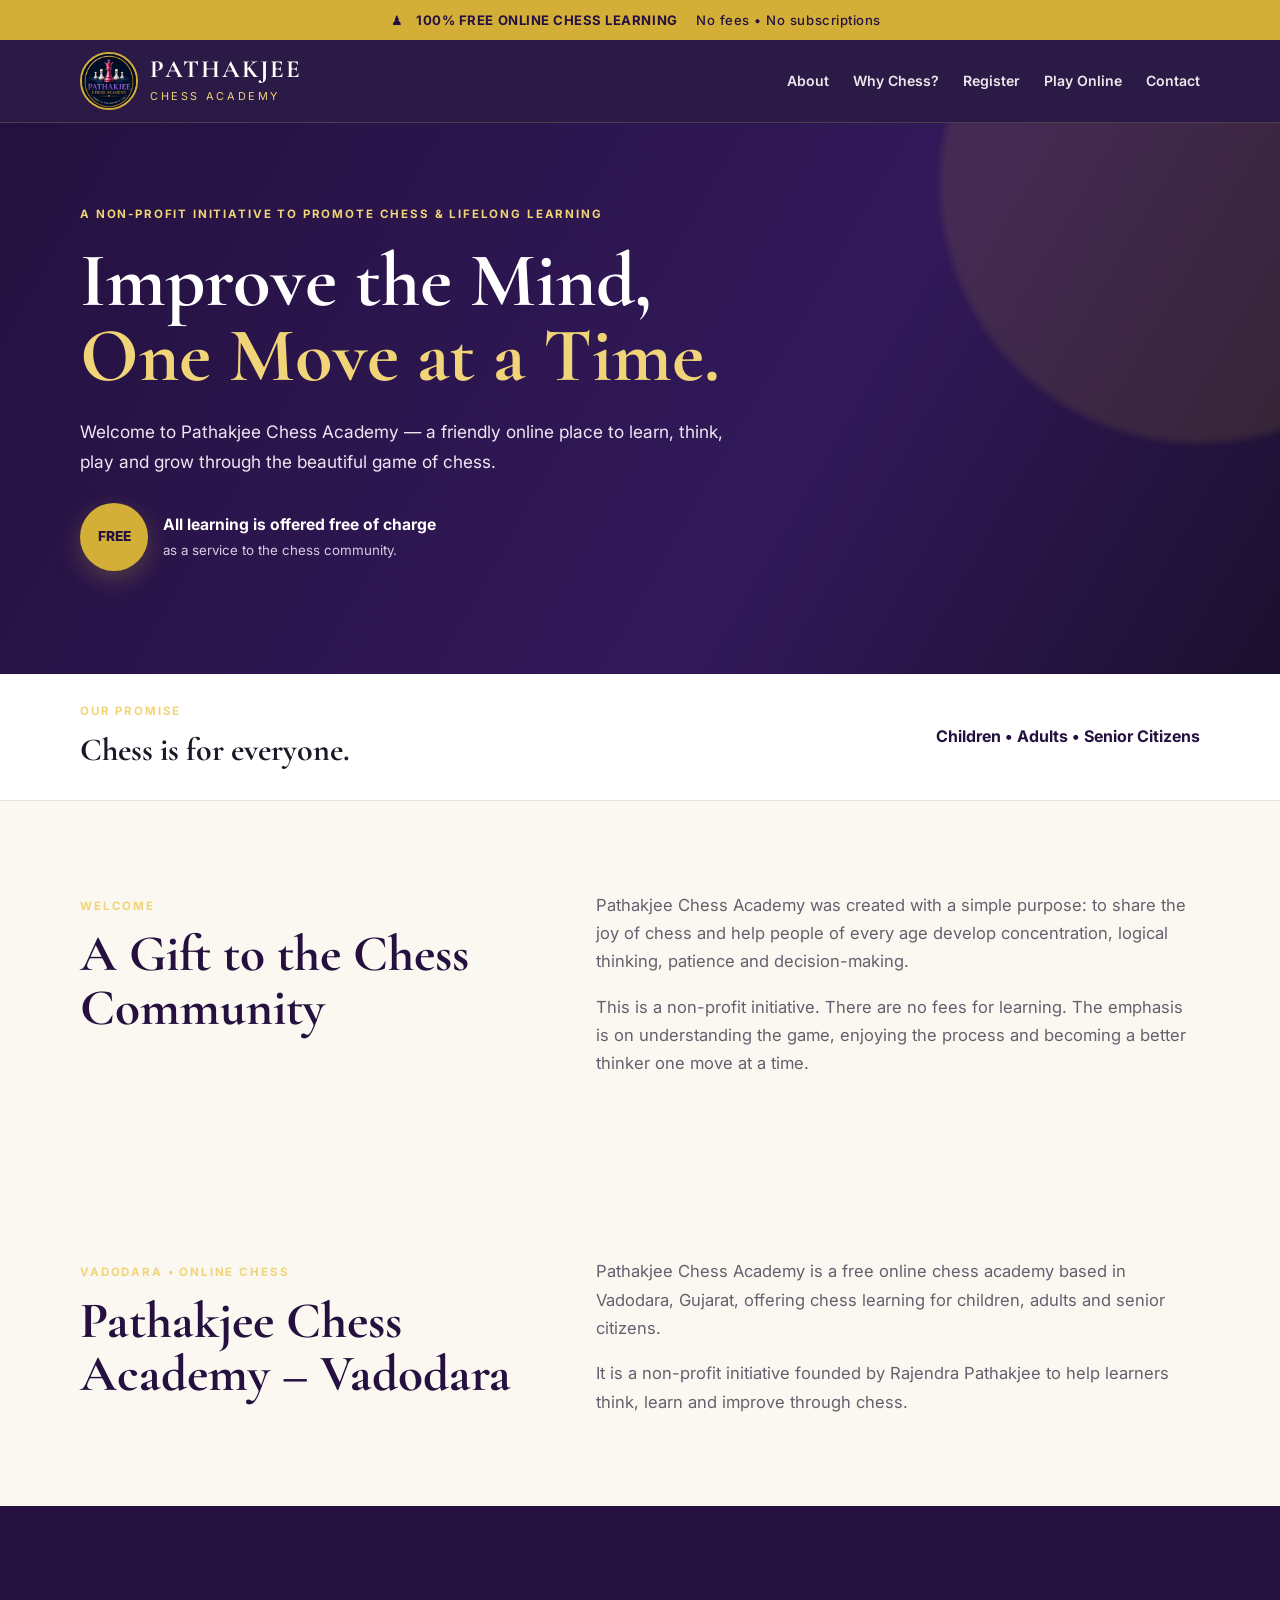
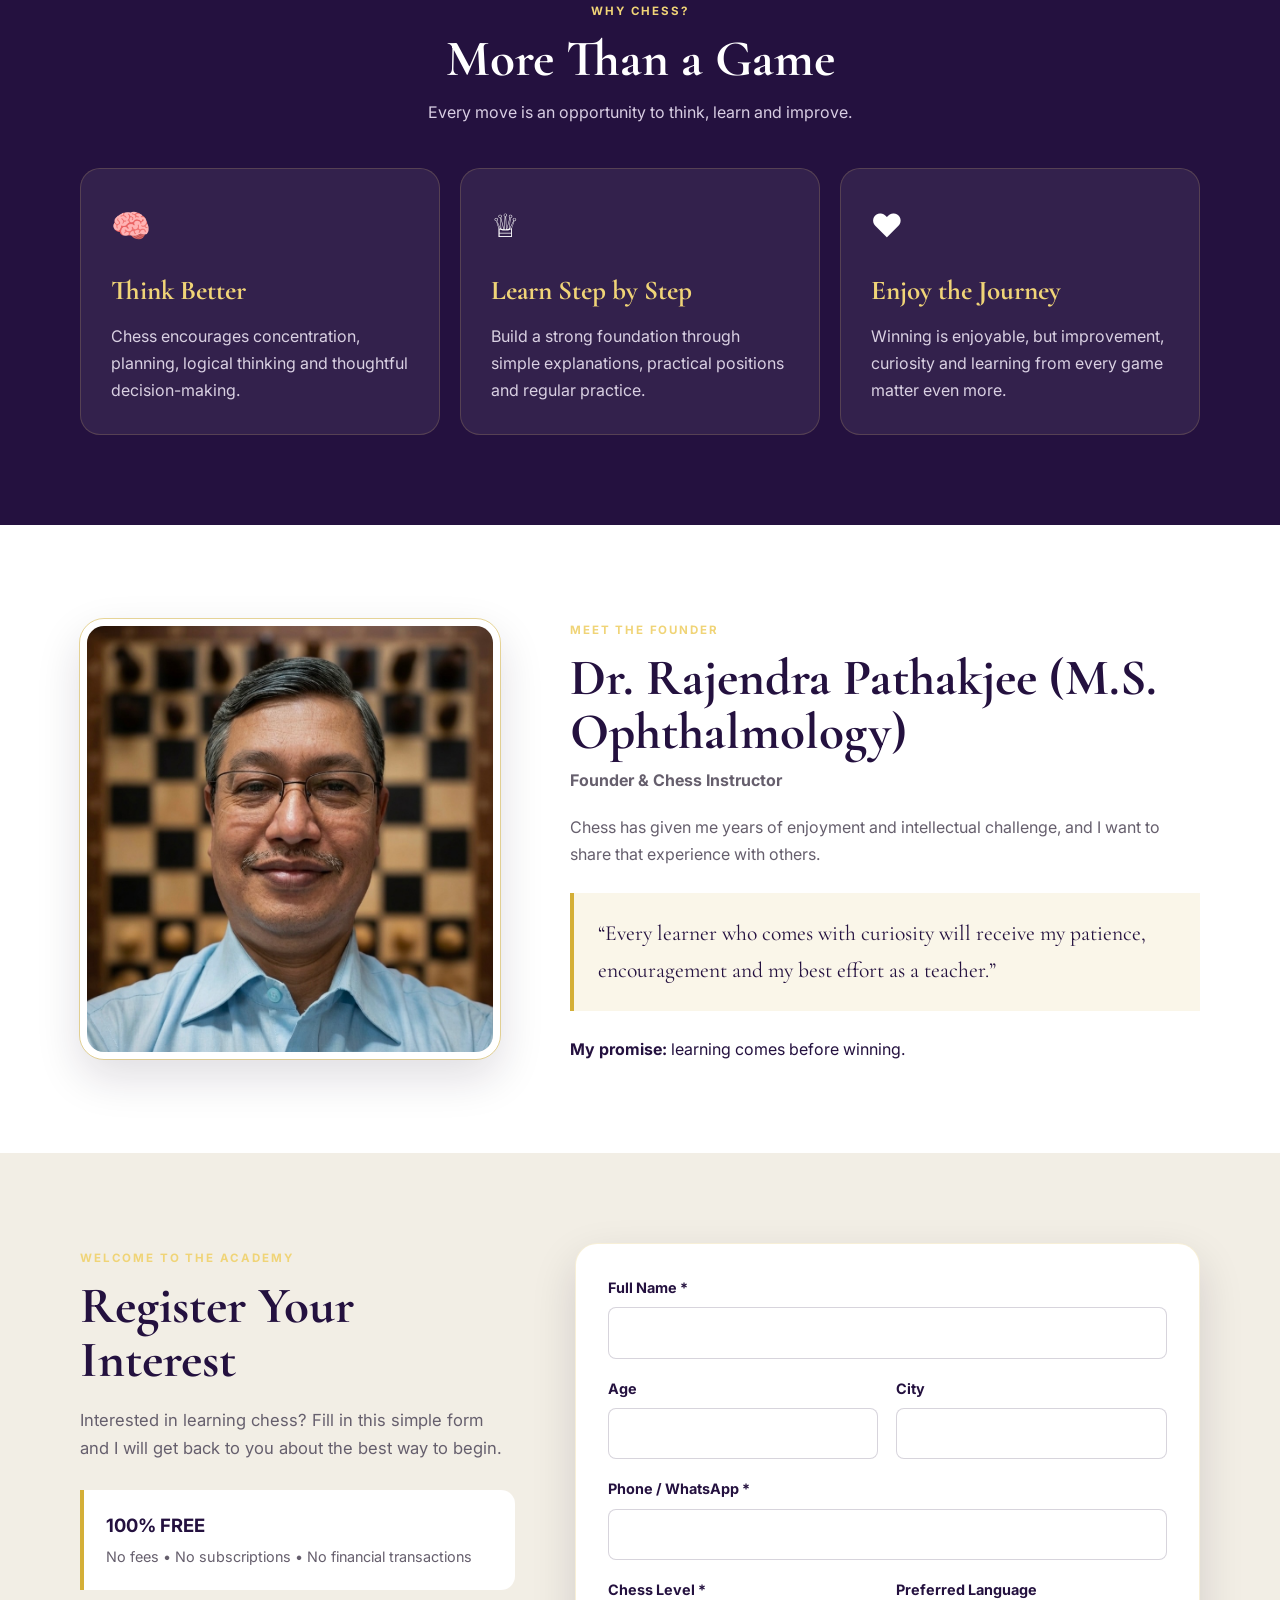
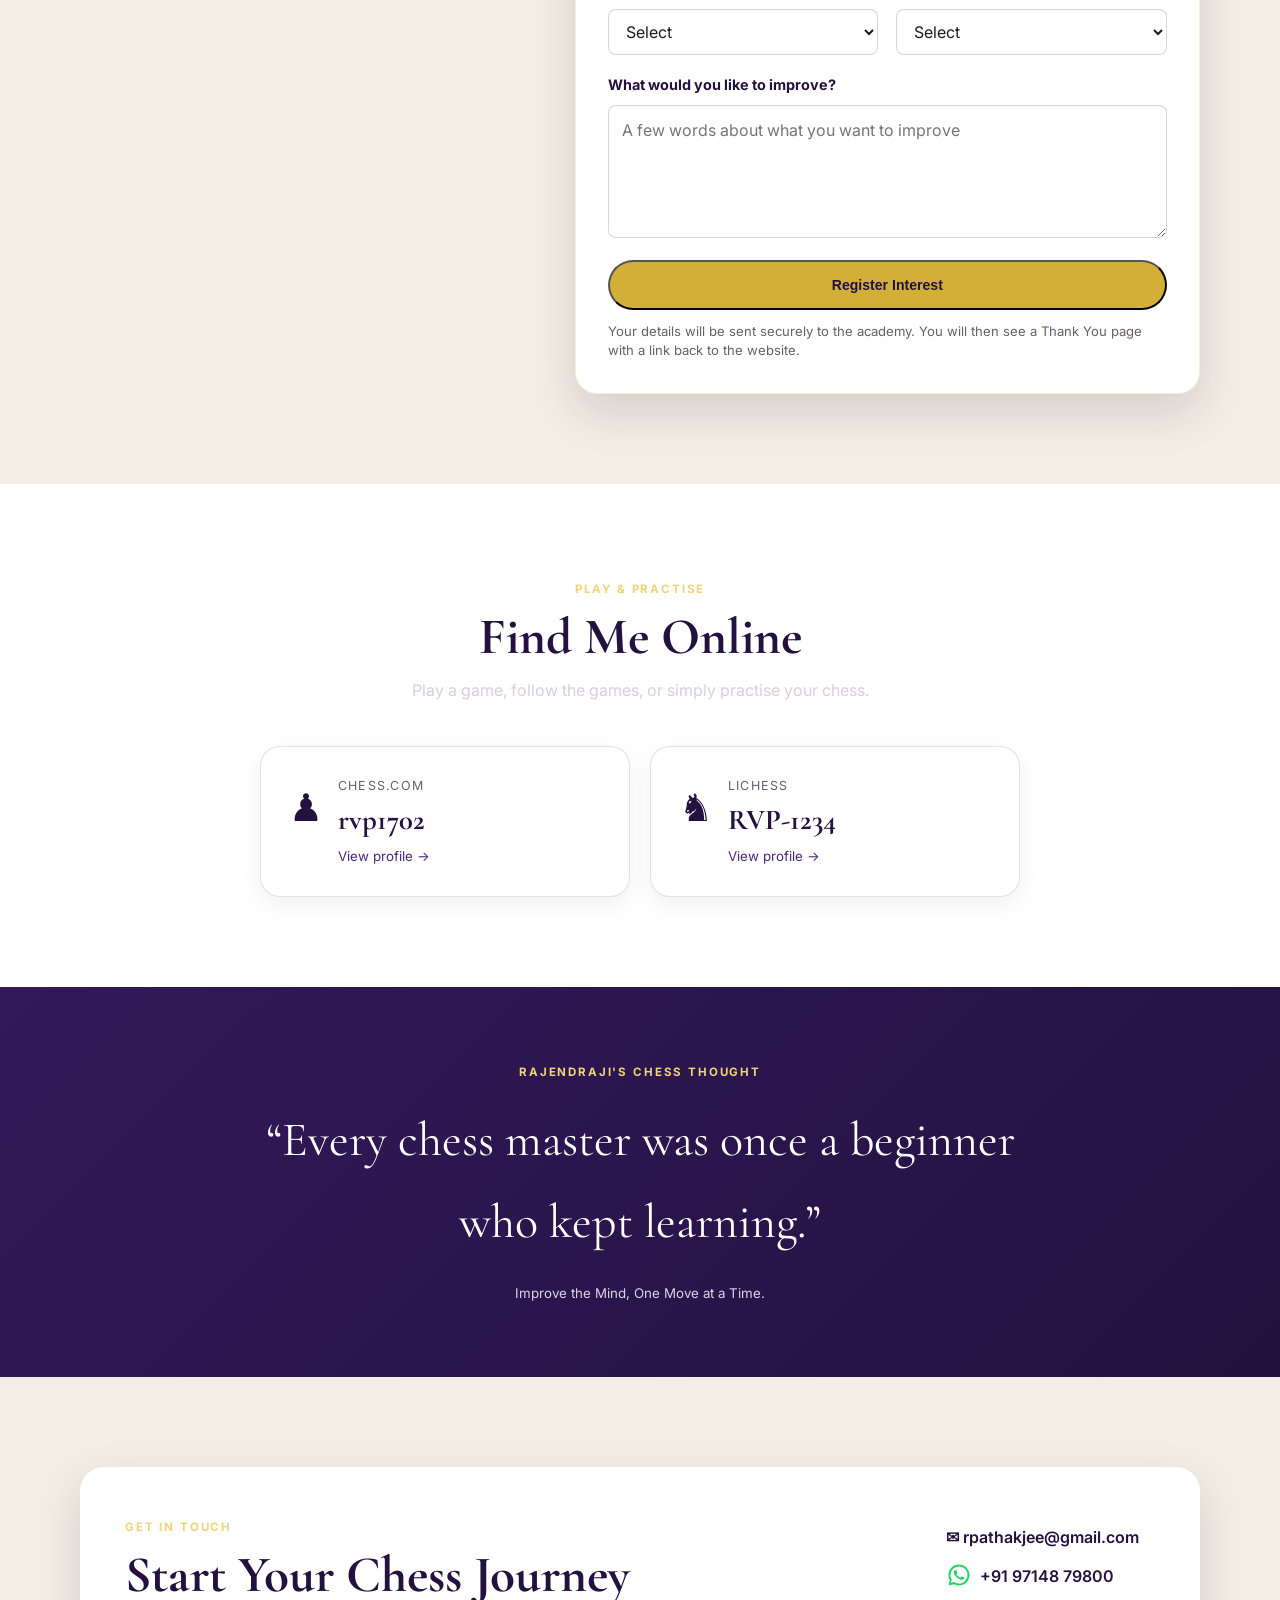
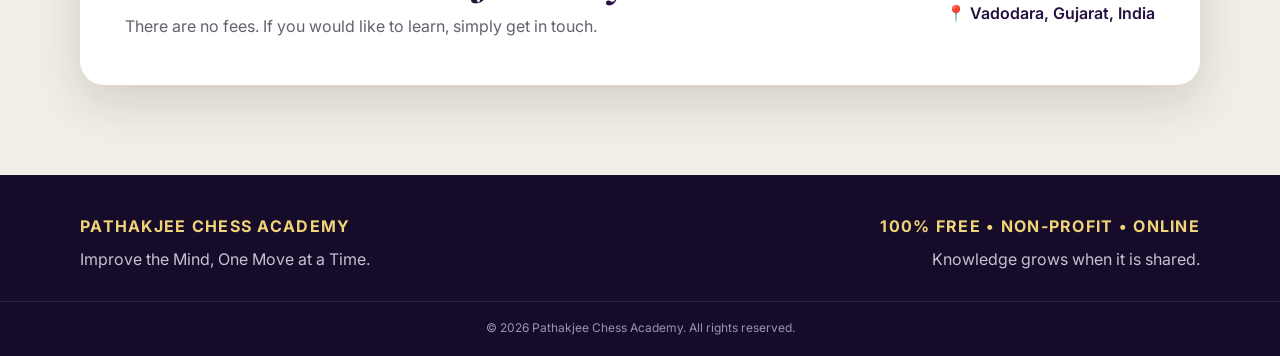
==== commit 9f23b811: "Update index.html" ====
--- a/index.html
+++ b/index.html
@@ -69,6 +69,24 @@
         padding-bottom: 52px !important;
       }
 
+      /* Keep the opening screen compact; navigation is available from the menu. */
+      .hero {
+        padding-top: 44px !important;
+        padding-bottom: 44px !important;
+      }
+
+      .hero-copy .eyebrow {
+        margin-bottom: 18px !important;
+      }
+
+      .hero-copy h1 {
+        margin-bottom: 22px !important;
+      }
+
+      .hero-lead {
+        margin-bottom: 24px !important;
+      }
+
       .two-column,
       .founder-grid,
       .registration-grid {
@@ -165,10 +183,6 @@
               <strong>All learning is offered free of charge</strong>
               <small>as a service to the chess community.</small>
             </div>
-          </div>
-          <div class="hero-actions">
-            <a class="btn btn-gold" href="#about">Explore the Academy</a>
-            <a class="btn btn-outline" href="#registration">Registration Form</a>
           </div>
         </div>
 
@@ -238,7 +252,7 @@
             <p>Chess encourages concentration, planning, logical thinking and thoughtful decision-making.</p>
           </article>
           <article class="feature-card reveal">
-            <div class="feature-icon">♟</div>
+            <div class="feature-icon">♕</div>
             <h3>Learn Step by Step</h3>
             <p>Build a strong foundation through simple explanations, practical positions and regular practice.</p>
           </article>
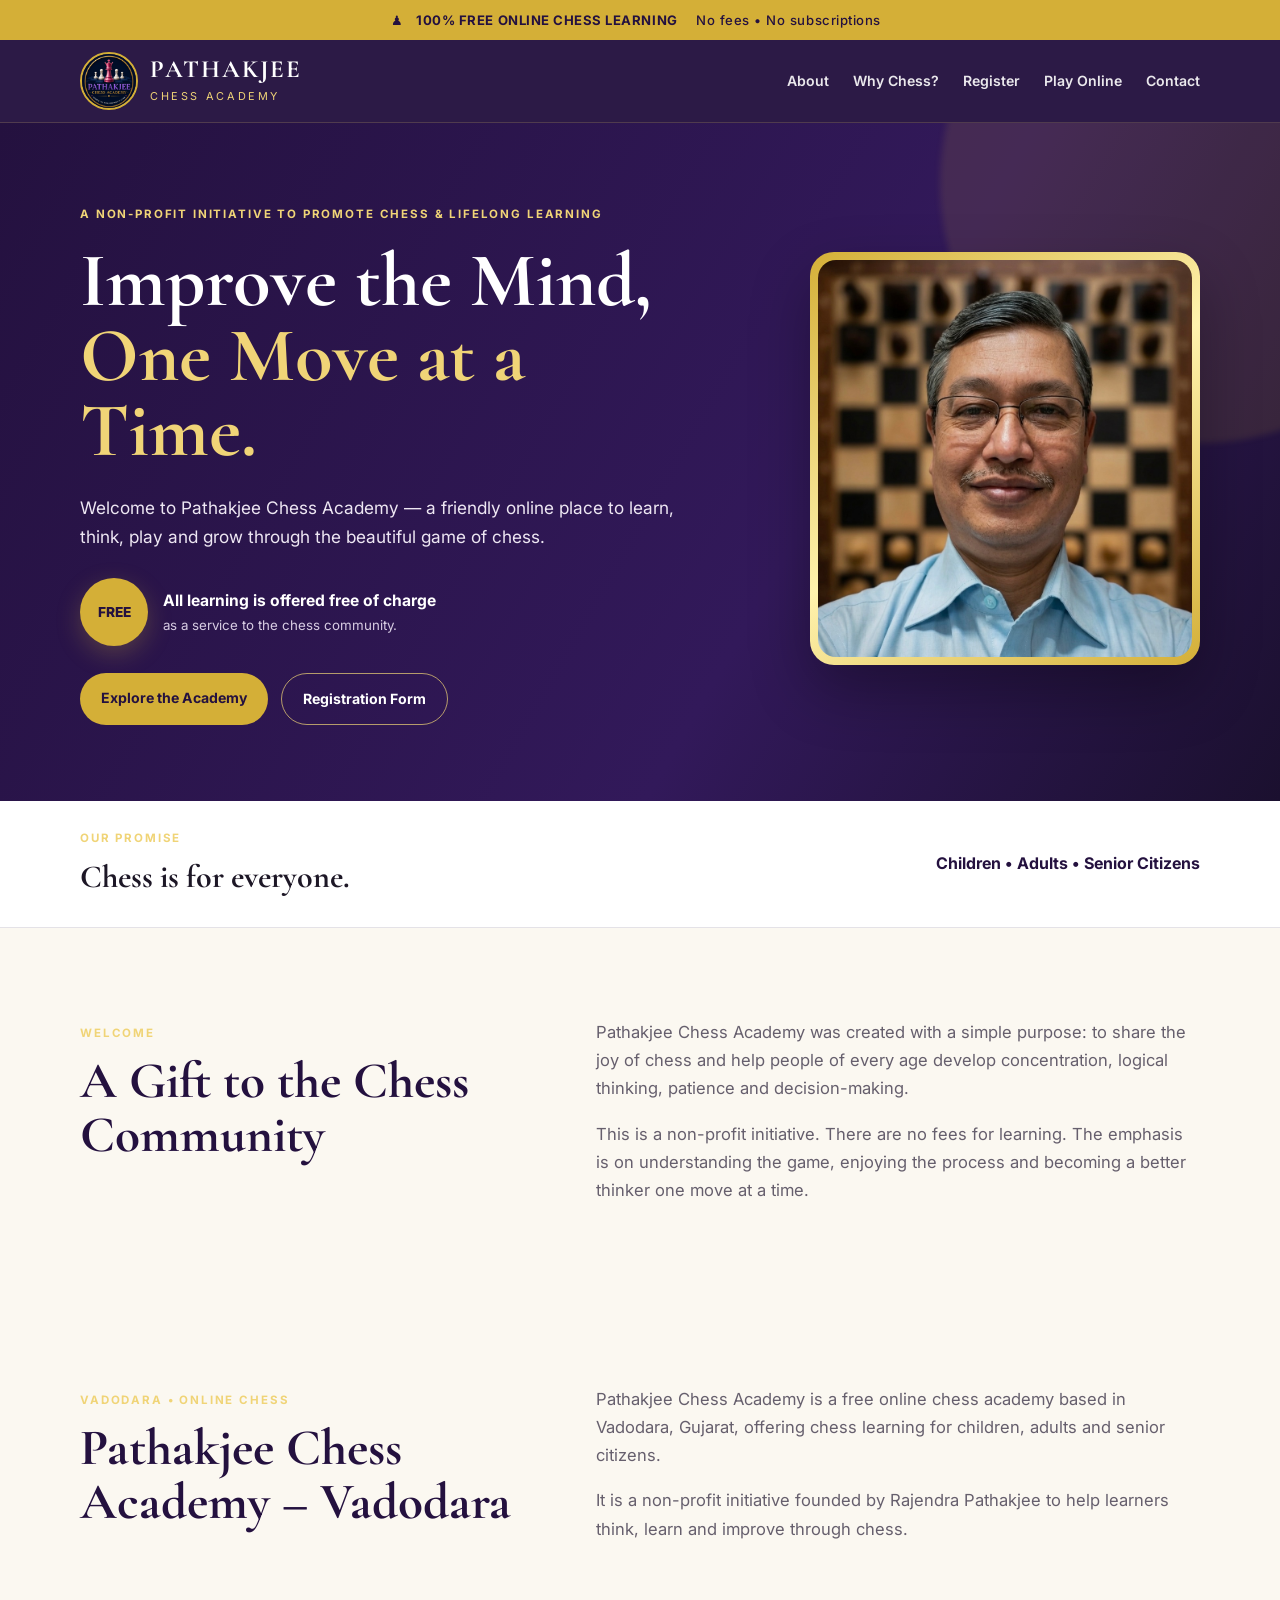
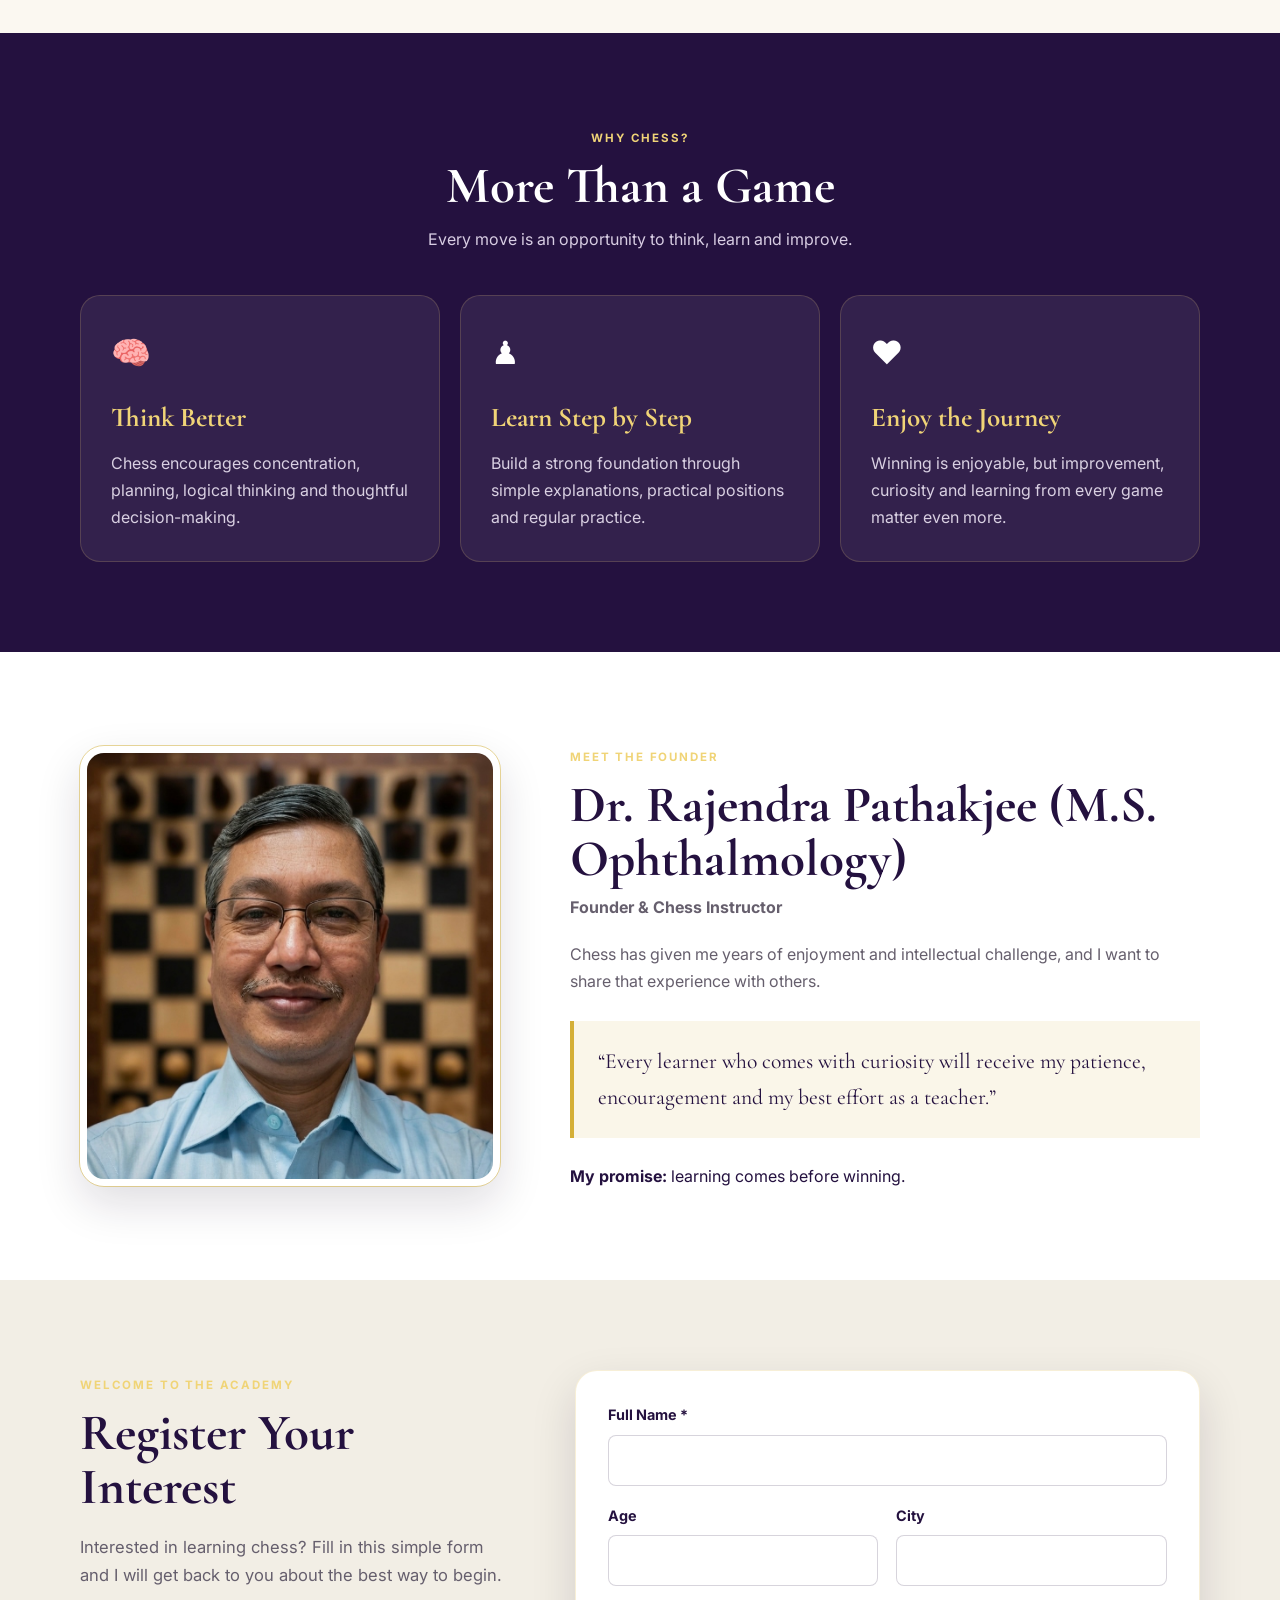
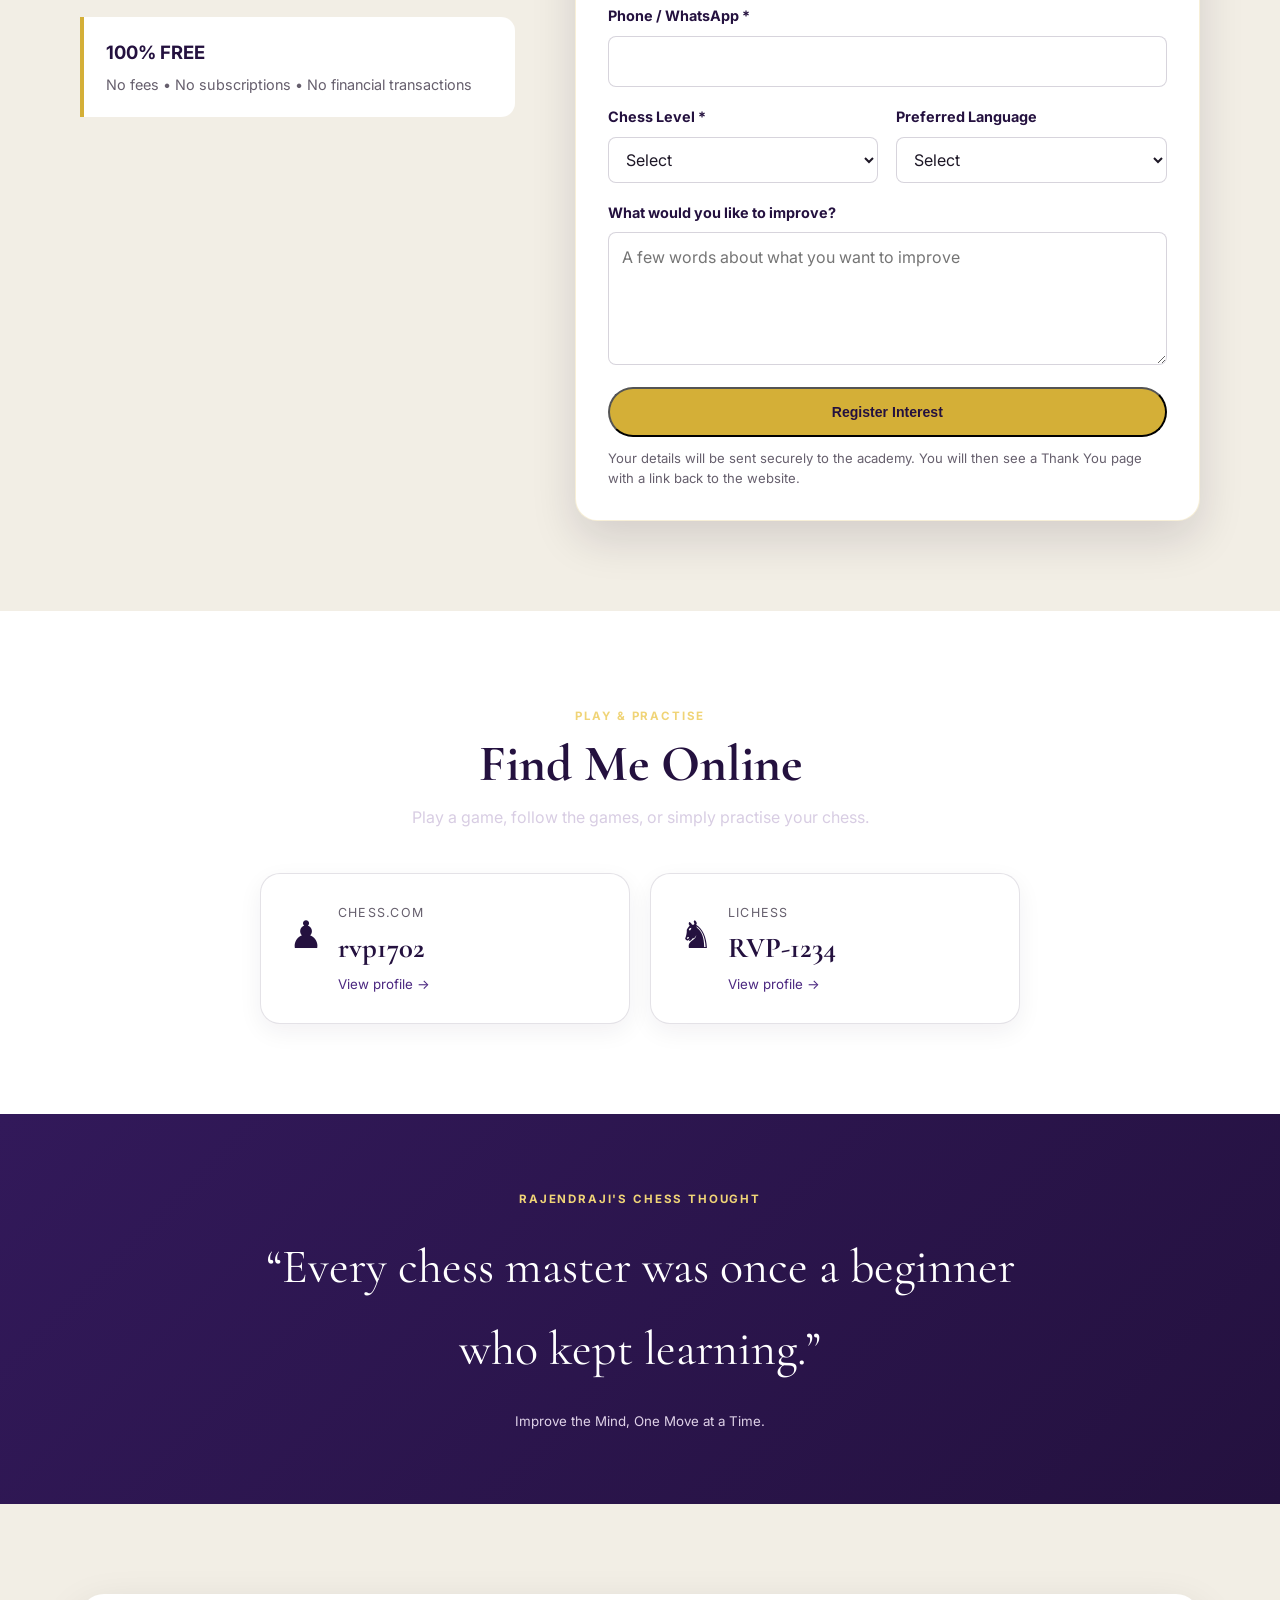
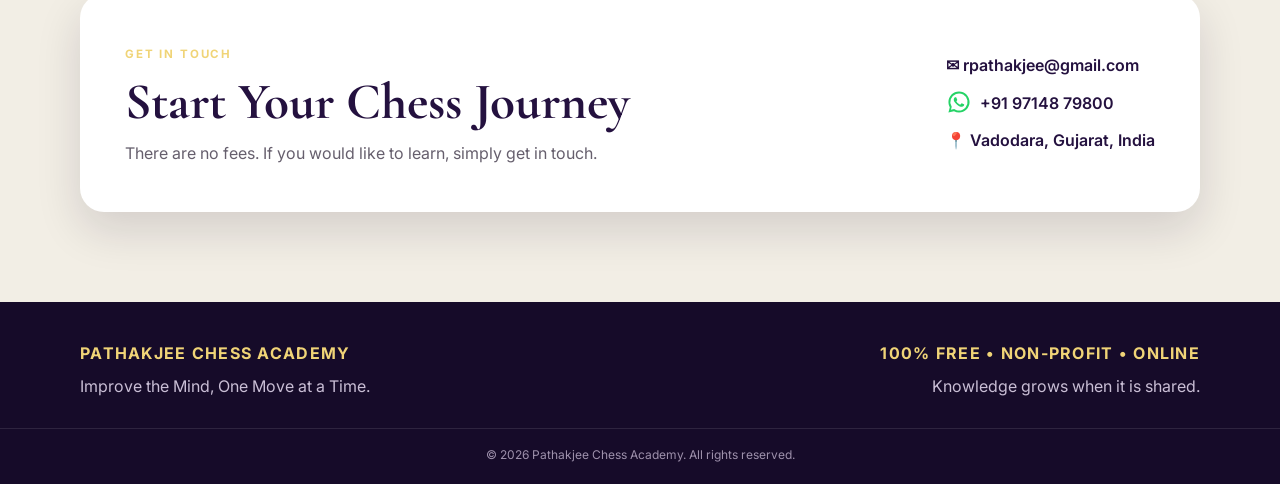
==== commit 2c7fd7a2: "Update index.html" ====
--- a/index.html
+++ b/index.html
@@ -33,11 +33,6 @@
 </script>
 
   <style>
-    /* The founder photograph appears only in the dedicated founder section. */
-    .hero-grid {
-      grid-template-columns: 1fr !important;
-    }
-
     /* Mobile refinements: smaller header/logo, tighter section spacing, simpler form. */
     @media (max-width: 767px) {
       .site-header {
@@ -69,24 +64,6 @@
         padding-bottom: 52px !important;
       }
 
-      /* Keep the opening screen compact; navigation is available from the menu. */
-      .hero {
-        padding-top: 44px !important;
-        padding-bottom: 44px !important;
-      }
-
-      .hero-copy .eyebrow {
-        margin-bottom: 18px !important;
-      }
-
-      .hero-copy h1 {
-        margin-bottom: 22px !important;
-      }
-
-      .hero-lead {
-        margin-bottom: 24px !important;
-      }
-
       .two-column,
       .founder-grid,
       .registration-grid {
@@ -129,6 +106,21 @@
       .improvement-free-text textarea {
         min-height: 112px;
         resize: vertical;
+      }
+
+      /* Final mobile polish: improve contrast and trim a little vertical space. */
+      .online-section {
+        padding-top: 38px !important;
+        padding-bottom: 40px !important;
+      }
+
+      .online-section .center-heading p {
+        color: #5f5668 !important;
+      }
+
+      .founder-section {
+        padding-top: 42px !important;
+        padding-bottom: 42px !important;
       }
     }
   </style>
@@ -184,8 +176,18 @@
               <small>as a service to the chess community.</small>
             </div>
           </div>
-        </div>
-
+          <div class="hero-actions">
+            <a class="btn btn-gold" href="#about">Explore the Academy</a>
+            <a class="btn btn-outline" href="#registration">Registration Form</a>
+          </div>
+        </div>
+
+        <div class="hero-founder reveal">
+          <div class="portrait-frame">
+            <img src="images/founder.jpg" alt="Founder photograph">
+          </div>
+          <div class="portrait-caption"></div>
+        </div>
       </div>
     </section>
 
@@ -252,7 +254,7 @@
             <p>Chess encourages concentration, planning, logical thinking and thoughtful decision-making.</p>
           </article>
           <article class="feature-card reveal">
-            <div class="feature-icon">♕</div>
+            <div class="feature-icon">♟</div>
             <h3>Learn Step by Step</h3>
             <p>Build a strong foundation through simple explanations, practical positions and regular practice.</p>
           </article>
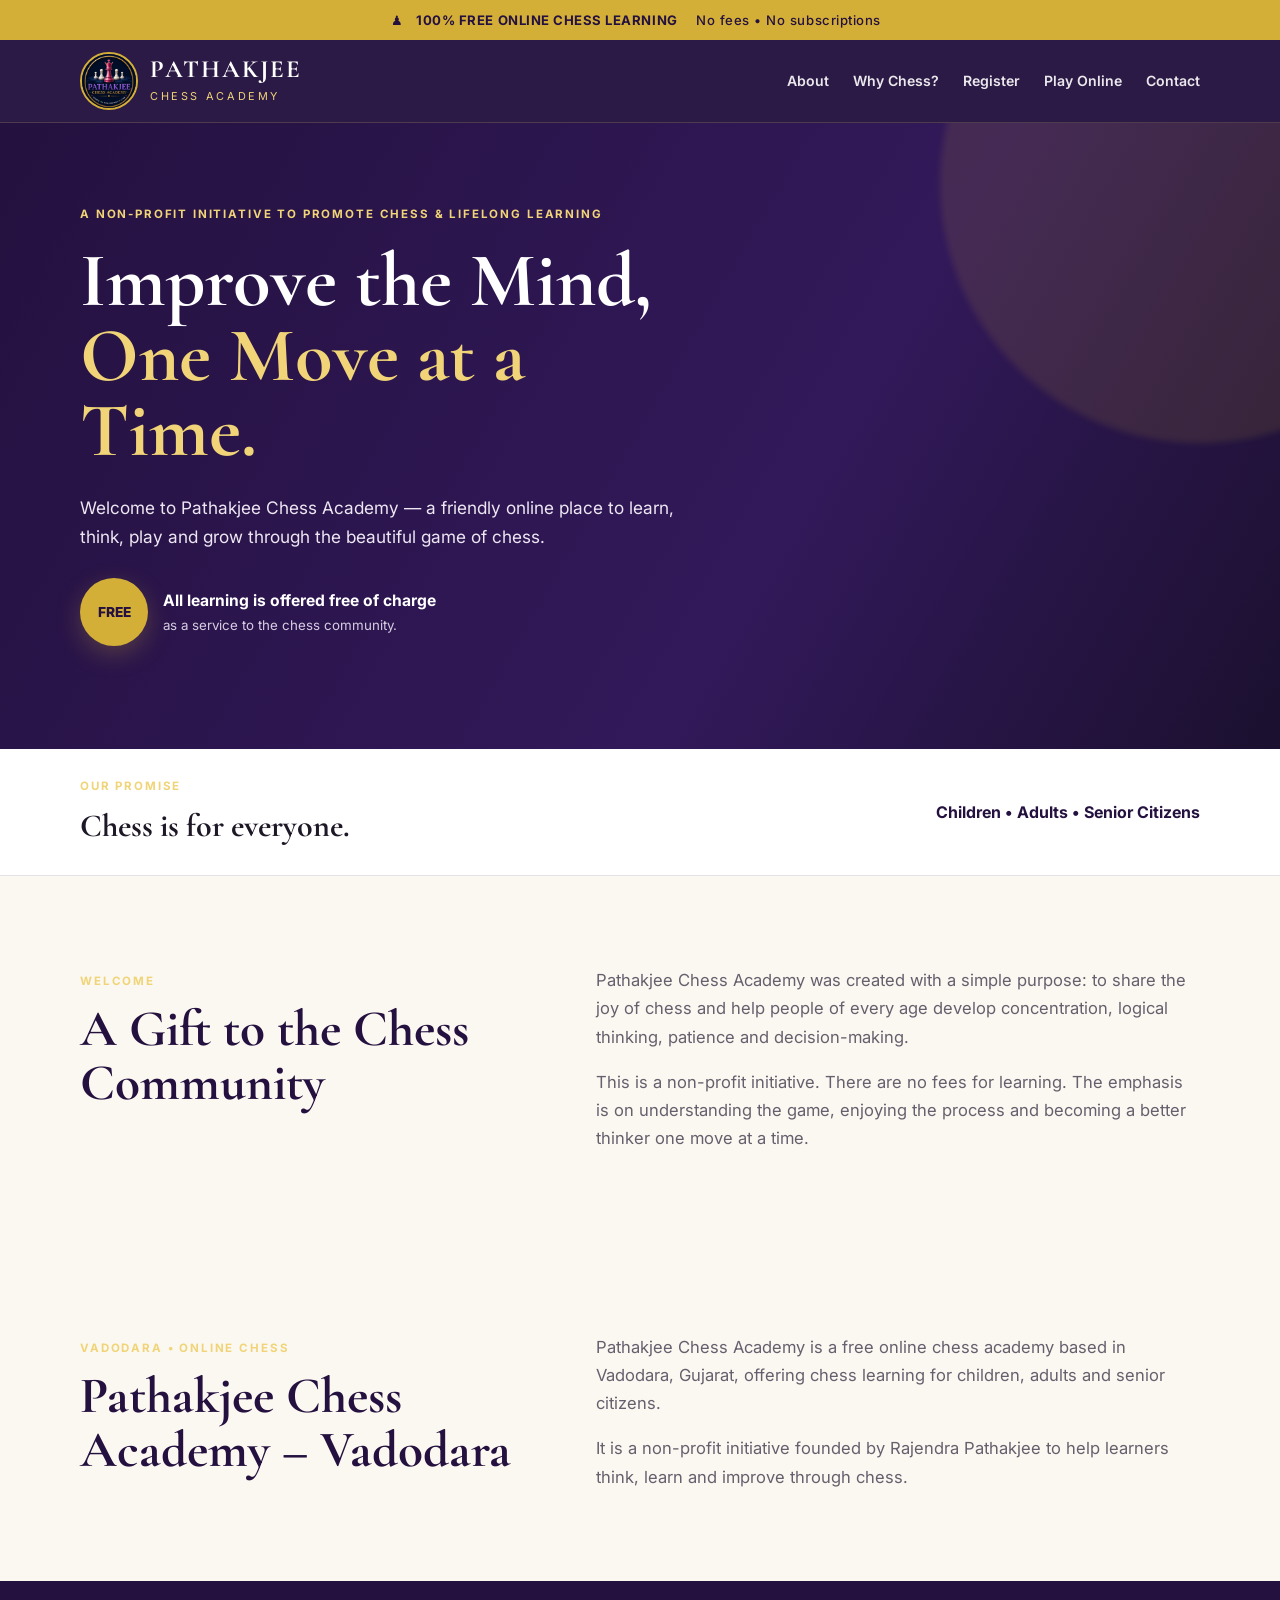
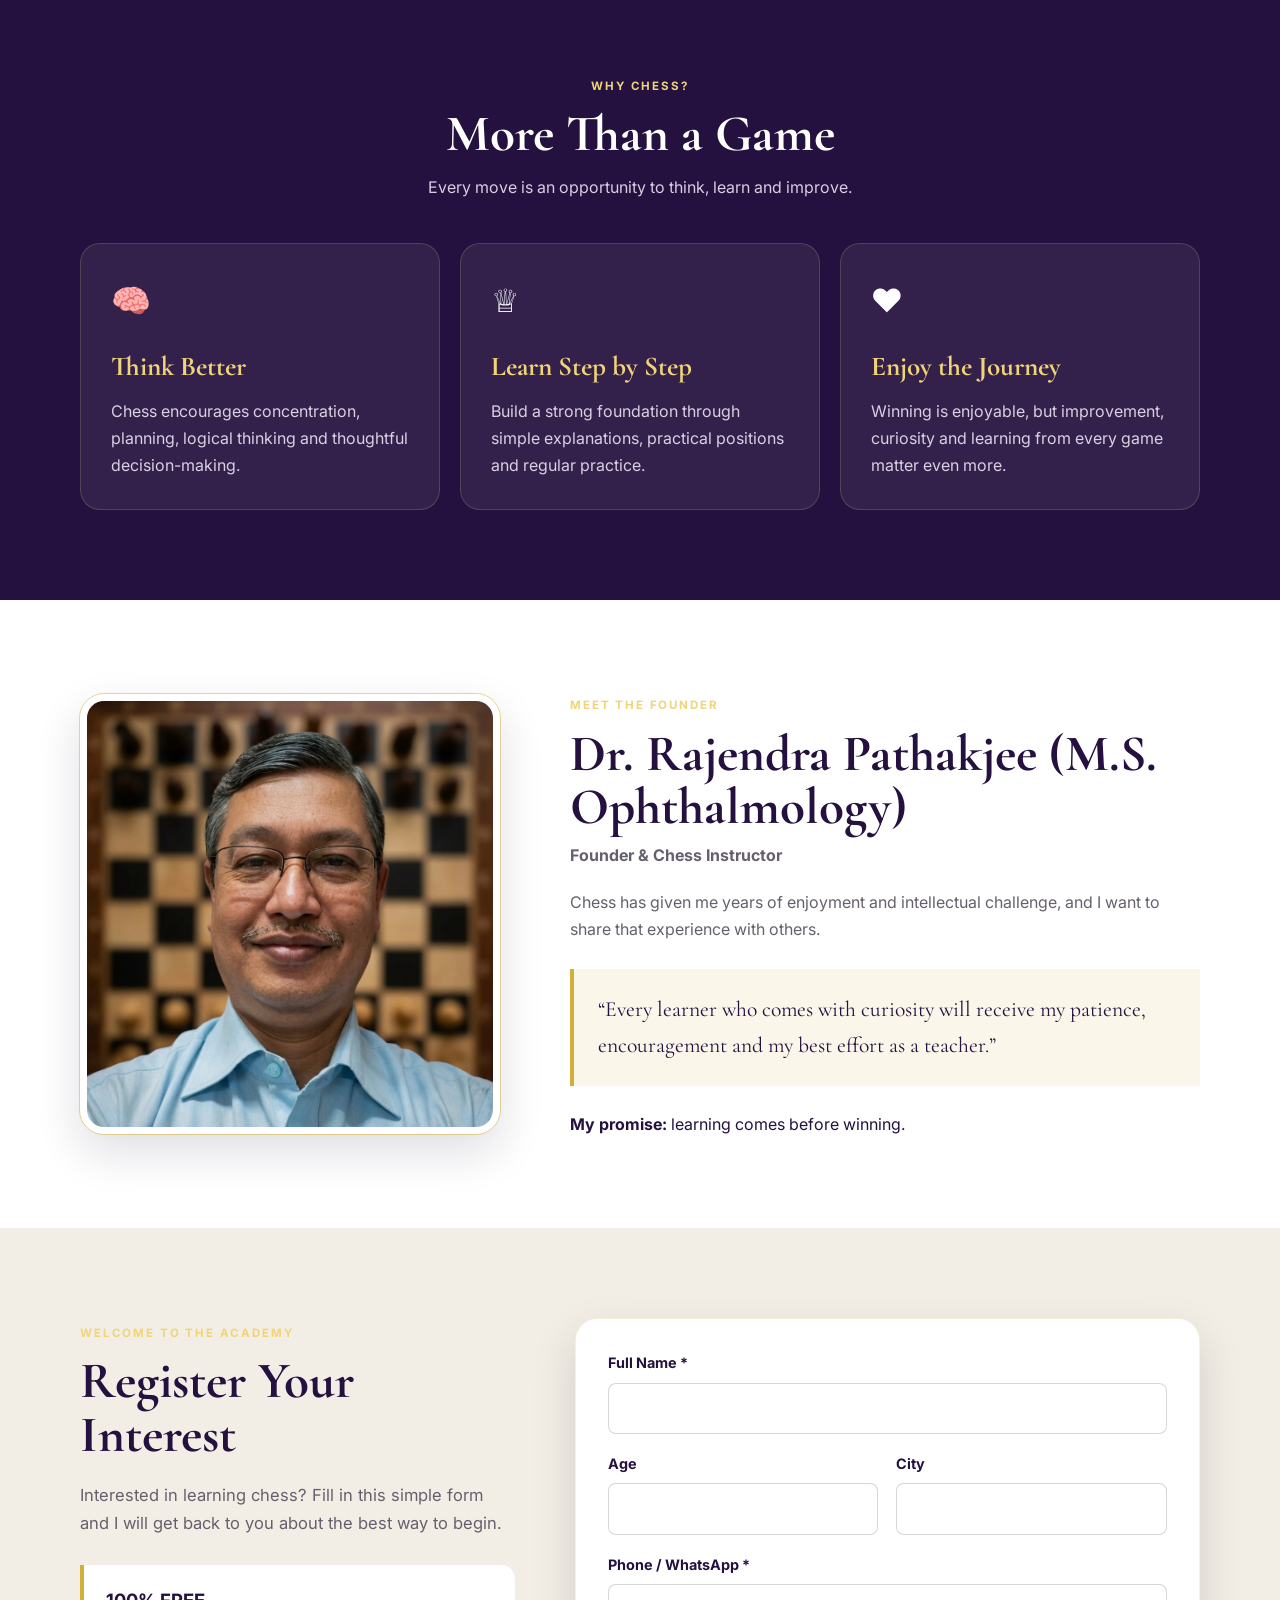
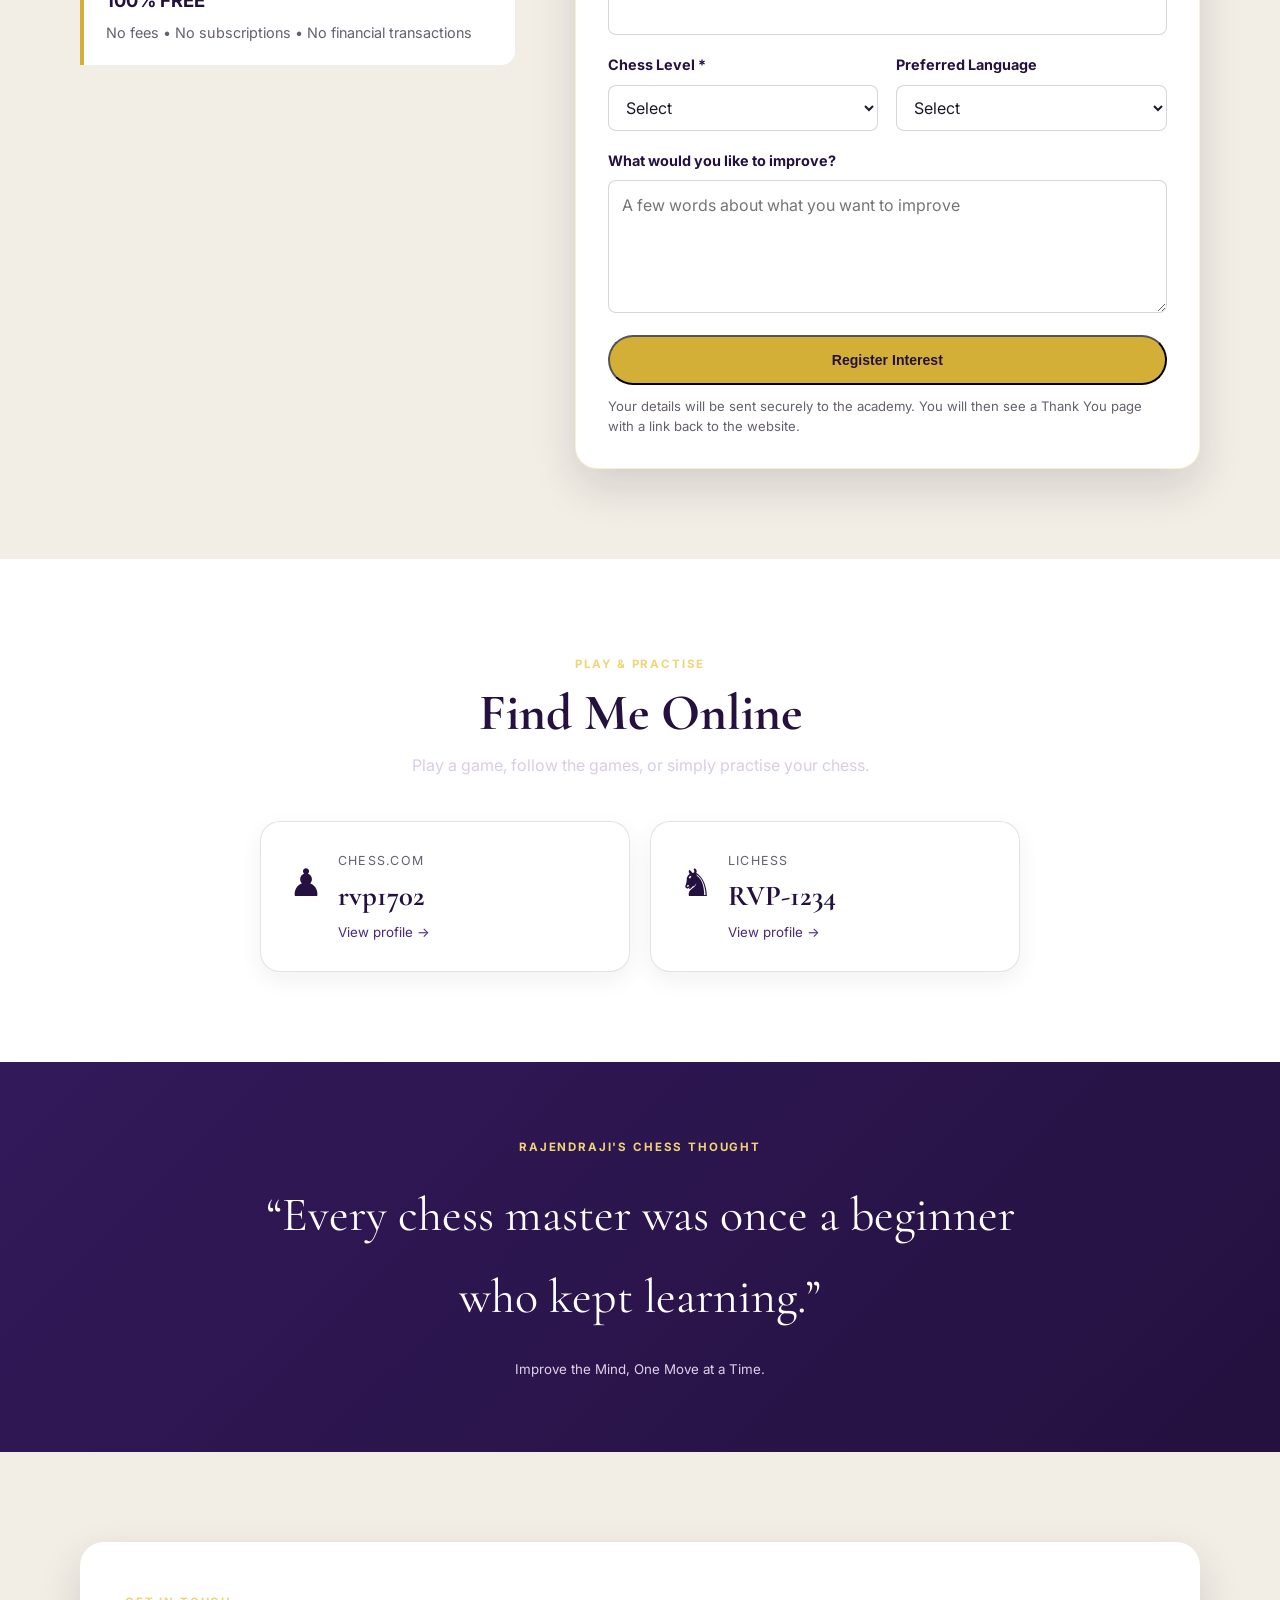
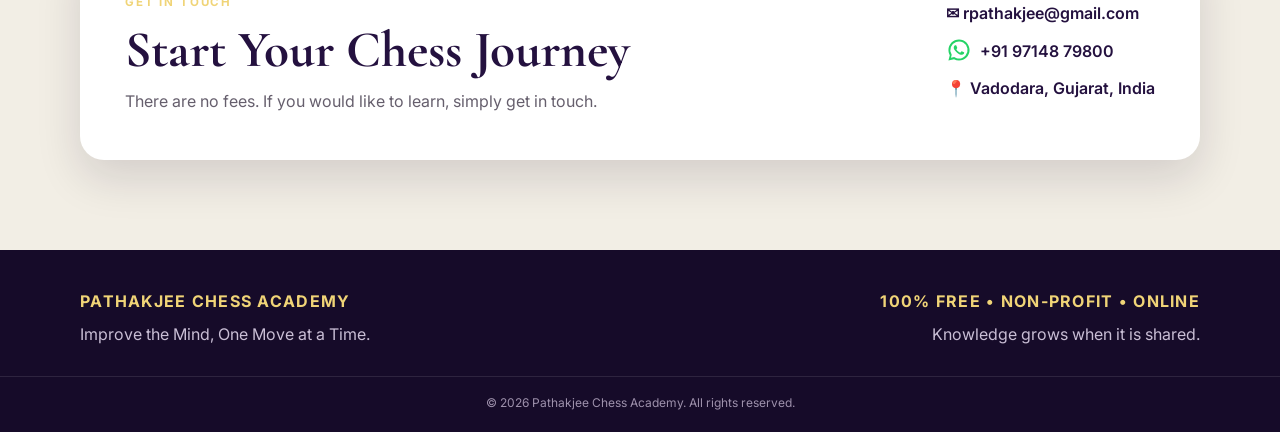
==== commit f0f708df: "Update index.html" ====
--- a/index.html
+++ b/index.html
@@ -33,95 +33,36 @@
 </script>
 
   <style>
-    /* Mobile refinements: smaller header/logo, tighter section spacing, simpler form. */
+    /* Mobile refinements: cleaner first screen, no duplicate founder photo, tighter spacing. */
     @media (max-width: 767px) {
-      .site-header {
-        padding-top: 10px !important;
-        padding-bottom: 10px !important;
-      }
-
-      .nav-wrap {
-        min-height: 58px !important;
-      }
-
-      .brand img {
-        width: 58px !important;
-        height: 58px !important;
-        object-fit: contain;
-      }
-
-      .brand-name {
-        font-size: 1.45rem !important;
-      }
-
-      .brand-sub {
-        font-size: 0.72rem !important;
-        letter-spacing: 0.18em !important;
-      }
-
-      .section {
-        padding-top: 52px !important;
-        padding-bottom: 52px !important;
-      }
-
-      .two-column,
-      .founder-grid,
-      .registration-grid {
-        gap: 28px !important;
-      }
-
-      .section-heading,
-      .section-text {
-        margin-top: 0 !important;
-        margin-bottom: 0 !important;
-      }
-
-      .section-text p + p {
-        margin-top: 18px !important;
-      }
-
-      .section-dark {
-        padding-top: 48px !important;
-        padding-bottom: 48px !important;
-      }
-
-      .founder-section {
-        padding-top: 48px !important;
-        padding-bottom: 48px !important;
-      }
-
-      .registration-section {
-        padding-top: 48px !important;
-        padding-bottom: 48px !important;
-      }
-
-      .registration-form {
-        padding: 24px !important;
-      }
-
-      .registration-form .form-row {
-        margin-bottom: 18px !important;
-      }
-
-      .improvement-free-text textarea {
-        min-height: 112px;
-        resize: vertical;
-      }
-
-      /* Final mobile polish: improve contrast and trim a little vertical space. */
-      .online-section {
-        padding-top: 38px !important;
-        padding-bottom: 40px !important;
-      }
-
-      .online-section .center-heading p {
-        color: #5f5668 !important;
-      }
-
-      .founder-section {
-        padding-top: 42px !important;
-        padding-bottom: 42px !important;
-      }
+      .site-header { padding-top: 10px !important; padding-bottom: 10px !important; }
+      .nav-wrap { min-height: 58px !important; }
+      .brand img { width: 58px !important; height: 58px !important; object-fit: contain; }
+      .brand-name { font-size: 1.45rem !important; }
+      .brand-sub { font-size: 0.72rem !important; letter-spacing: 0.18em !important; }
+
+      /* Keep the home screen focused on the academy message. */
+      .hero { padding-top: 42px !important; padding-bottom: 42px !important; }
+      .hero-grid { grid-template-columns: 1fr !important; }
+      .hero-copy { max-width: 100% !important; }
+      .hero-free { margin-top: 24px !important; }
+      .hero-actions { display: none !important; }
+
+      .section { padding-top: 42px !important; padding-bottom: 42px !important; }
+      .two-column, .founder-grid, .registration-grid { gap: 24px !important; }
+      .section-heading, .section-text { margin-top: 0 !important; margin-bottom: 0 !important; }
+      .section-text p + p { margin-top: 16px !important; }
+      .section-dark { padding-top: 42px !important; padding-bottom: 42px !important; }
+      .feature-grid { gap: 20px !important; }
+      .feature-card { padding: 32px 30px !important; }
+      .founder-section { padding-top: 42px !important; padding-bottom: 42px !important; }
+      .founder-image { margin-bottom: 4px !important; }
+      .registration-section { padding-top: 42px !important; padding-bottom: 42px !important; }
+      .registration-form { padding: 24px !important; }
+      .registration-form .form-row { margin-bottom: 16px !important; }
+      .improvement-free-text textarea { min-height: 112px; resize: vertical; }
+      .online-section { padding-top: 36px !important; padding-bottom: 38px !important; }
+      .online-section .center-heading p { color: #5f5668 !important; }
     }
   </style>
 
@@ -176,18 +117,8 @@
               <small>as a service to the chess community.</small>
             </div>
           </div>
-          <div class="hero-actions">
-            <a class="btn btn-gold" href="#about">Explore the Academy</a>
-            <a class="btn btn-outline" href="#registration">Registration Form</a>
-          </div>
-        </div>
-
-        <div class="hero-founder reveal">
-          <div class="portrait-frame">
-            <img src="images/founder.jpg" alt="Founder photograph">
-          </div>
-          <div class="portrait-caption"></div>
-        </div>
+        </div>
+
       </div>
     </section>
 
@@ -254,7 +185,7 @@
             <p>Chess encourages concentration, planning, logical thinking and thoughtful decision-making.</p>
           </article>
           <article class="feature-card reveal">
-            <div class="feature-icon">♟</div>
+            <div class="feature-icon">♕</div>
             <h3>Learn Step by Step</h3>
             <p>Build a strong foundation through simple explanations, practical positions and regular practice.</p>
           </article>
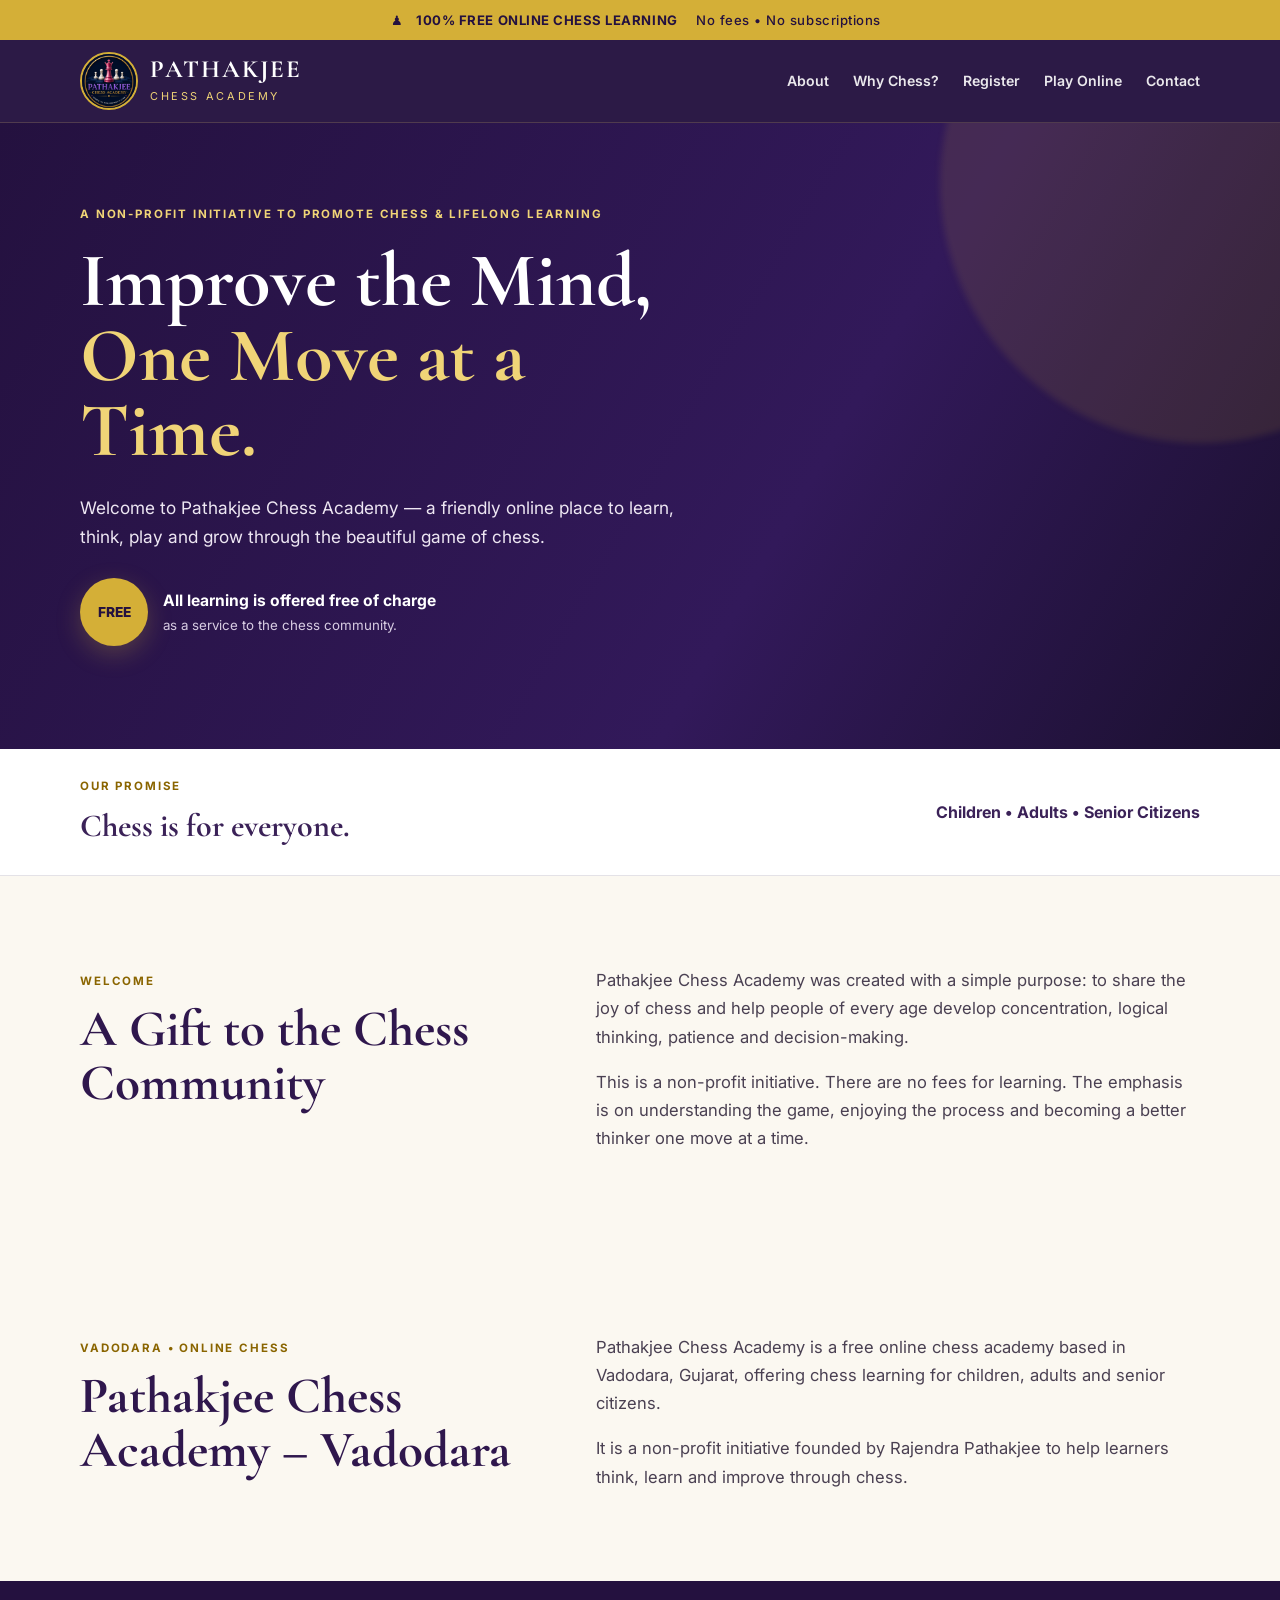
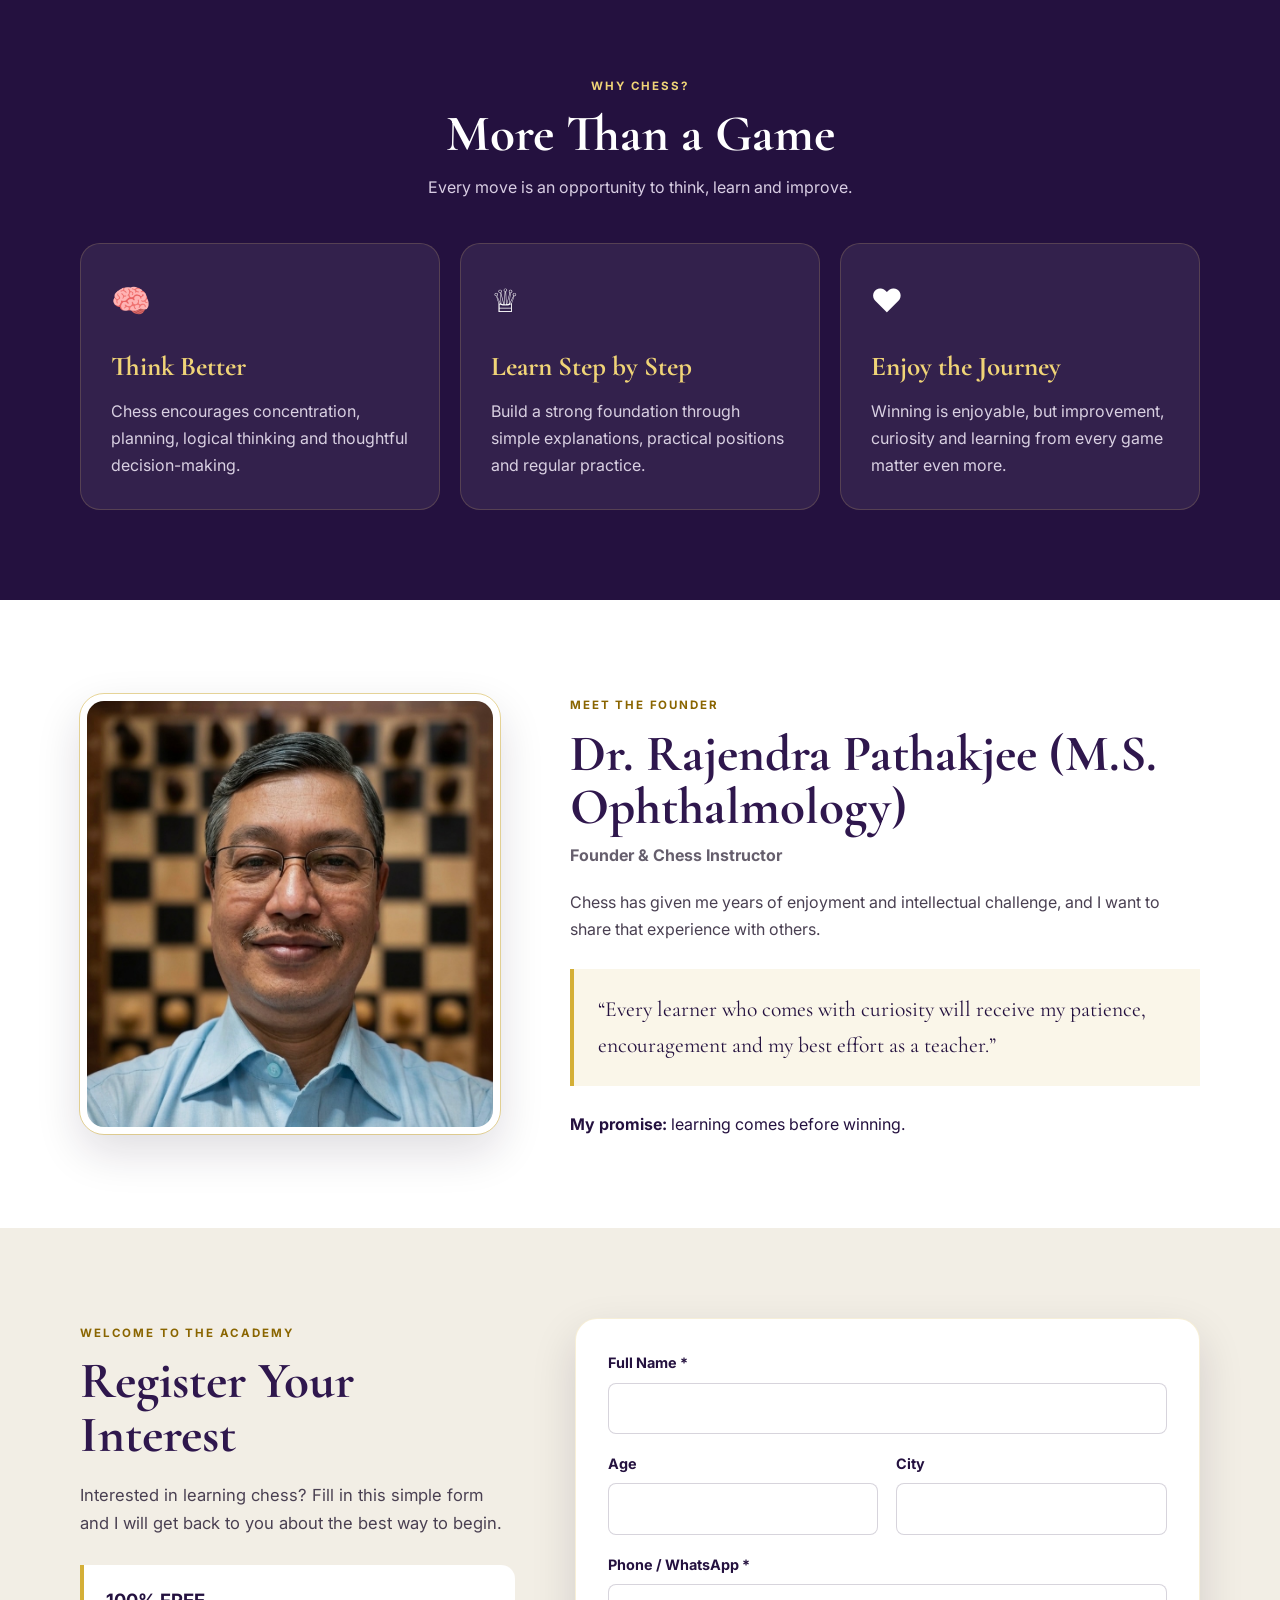
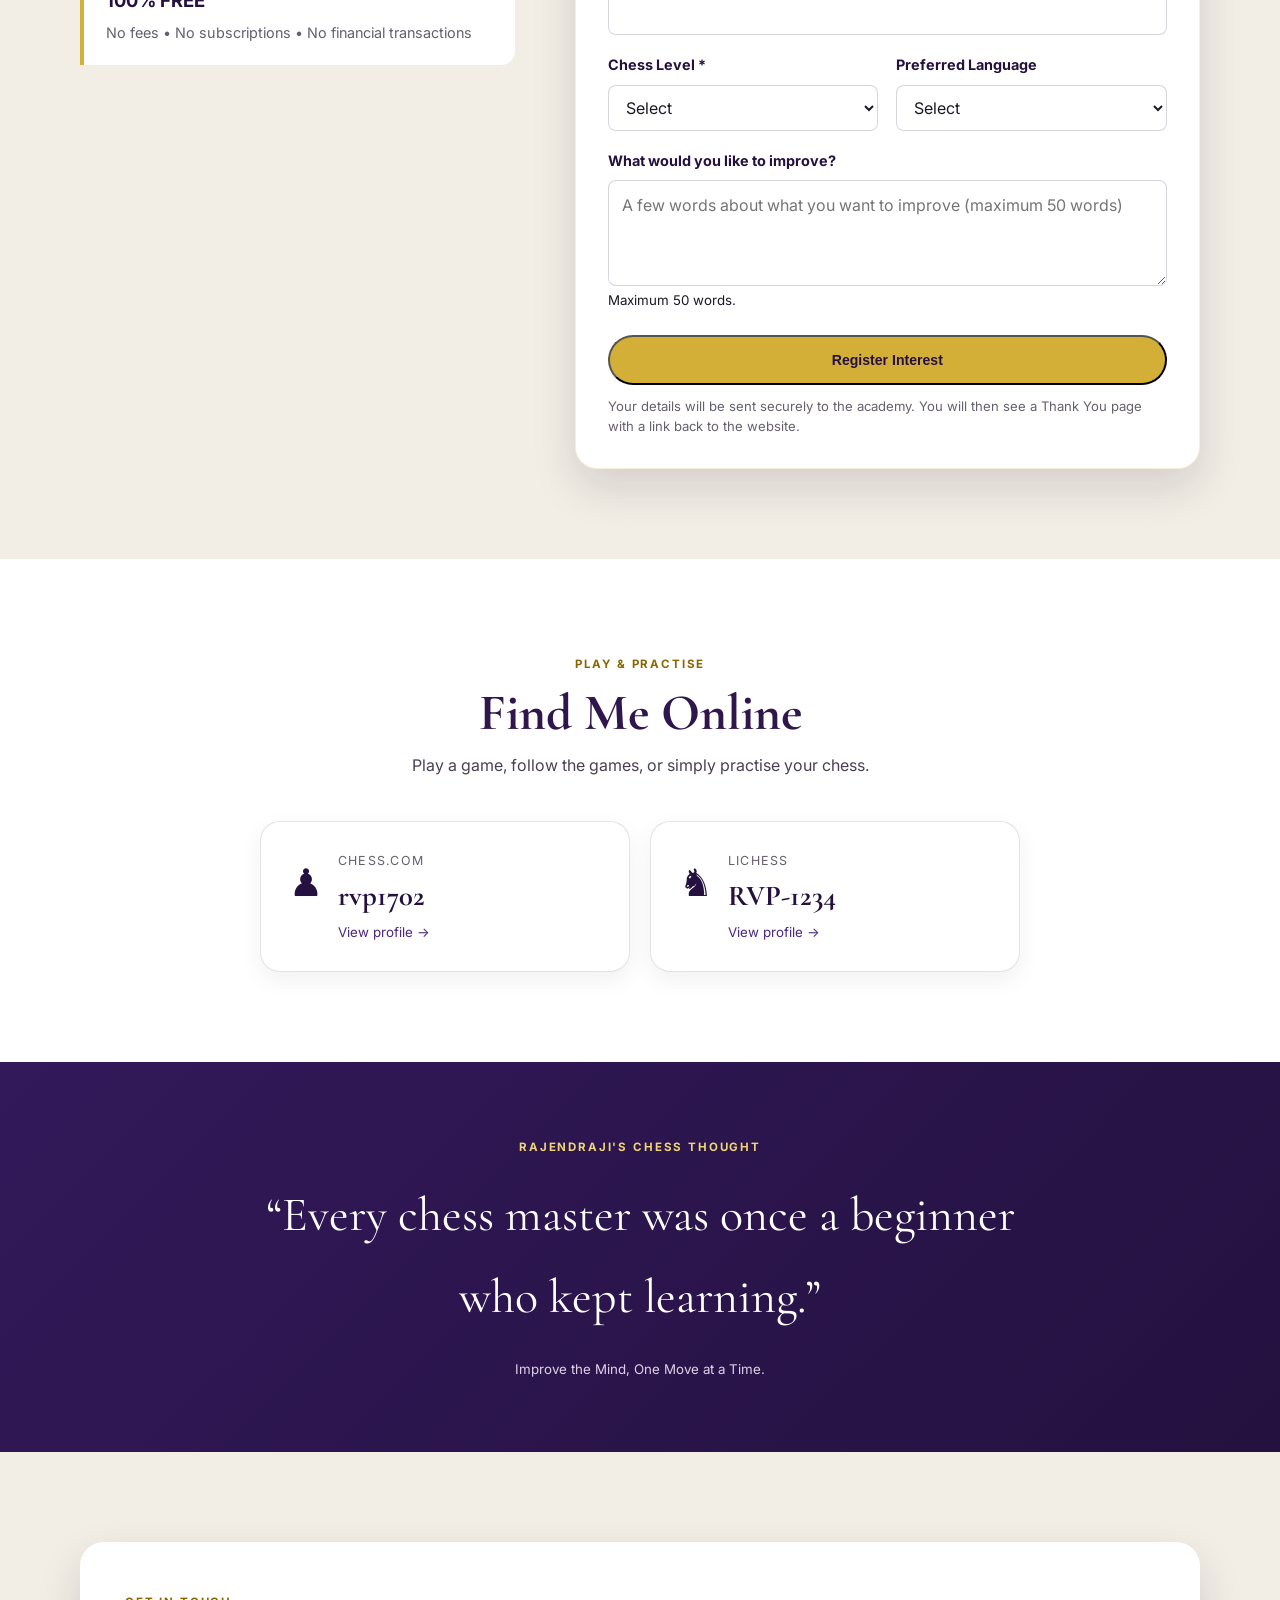
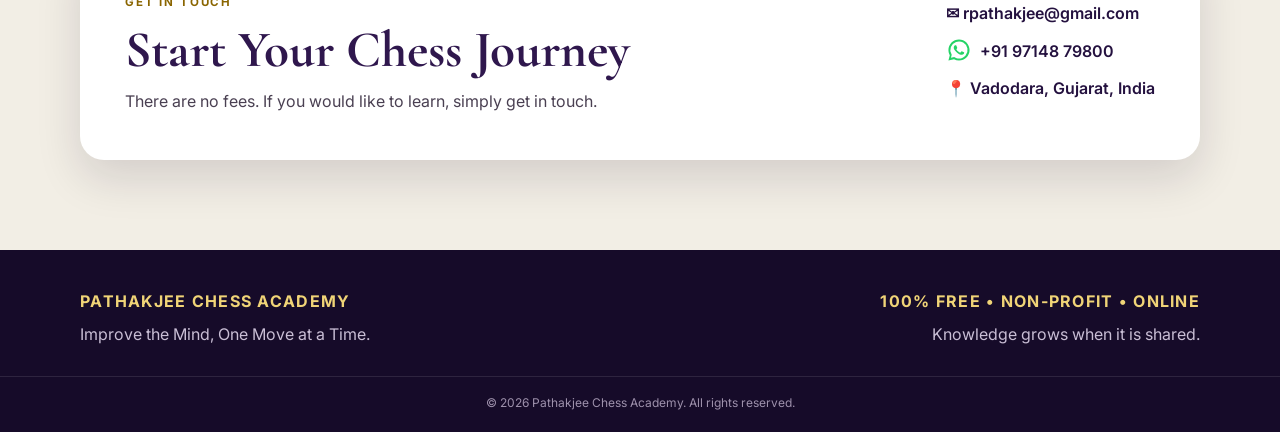
==== commit 6af785ee: "Update index.html" ====
--- a/index.html
+++ b/index.html
@@ -64,7 +64,319 @@
       .online-section { padding-top: 36px !important; padding-bottom: 38px !important; }
       .online-section .center-heading p { color: #5f5668 !important; }
     }
+
+    /* Mobile v4: reduce vertical scrolling while keeping all content */
+    @media (max-width: 767px) {
+      .site-header { padding-top: 6px !important; padding-bottom: 6px !important; }
+      .nav-wrap { min-height: 50px !important; }
+      .brand img { width: 50px !important; height: 50px !important; }
+      .brand-name { font-size: 1.28rem !important; }
+      .brand-sub { font-size: 0.62rem !important; }
+
+      .top-banner { padding: 5px 10px !important; font-size: 0.68rem !important; line-height: 1.2 !important; }
+
+      .hero { padding-top: 28px !important; padding-bottom: 28px !important; }
+      .hero h1 { font-size: clamp(2.55rem, 12vw, 3.6rem) !important; line-height: 0.95 !important; }
+      .hero-lead { margin-top: 14px !important; margin-bottom: 14px !important; }
+      .hero-free { margin-top: 14px !important; }
+
+      .welcome-strip { padding-top: 18px !important; padding-bottom: 18px !important; }
+      .welcome-strip h2 { margin: 2px 0 !important; font-size: 1.45rem !important; }
+
+      .section,
+      .section-dark,
+      .founder-section,
+      .registration-section { padding-top: 28px !important; padding-bottom: 28px !important; }
+
+      .section-heading h2,
+      .founder-copy h2,
+      .registration-copy h2 { margin-top: 4px !important; margin-bottom: 10px !important; }
+
+      .section-text p + p { margin-top: 10px !important; }
+
+      /* The two introductory sections remain, but become much more compact. */
+      .two-column { gap: 14px !important; }
+
+      .center-heading h2 { margin-top: 4px !important; margin-bottom: 6px !important; }
+      .center-heading p { margin-top: 0 !important; }
+
+      .feature-grid { gap: 12px !important; margin-top: 18px !important; }
+      .feature-card { padding: 20px 20px !important; }
+      .feature-card h3 { margin-top: 8px !important; margin-bottom: 6px !important; }
+      .feature-card p { margin-bottom: 0 !important; }
+
+      .founder-grid { gap: 16px !important; }
+      .founder-image { max-width: 190px !important; margin: 0 auto 0 !important; }
+      .founder-copy blockquote { margin-top: 12px !important; margin-bottom: 10px !important; padding: 14px 16px !important; }
+      .founder-copy .role { margin-bottom: 10px !important; }
+
+      .registration-grid { gap: 16px !important; }
+      .registration-note { margin-top: 14px !important; padding: 12px 14px !important; }
+      .registration-form { padding: 18px !important; }
+      .registration-form .form-row { margin-bottom: 11px !important; }
+      .registration-form .form-two { gap: 10px !important; }
+      .improvement-free-text textarea { min-height: 88px !important; }
+
+      .online-section { padding-top: 26px !important; padding-bottom: 26px !important; }
+      .profile-grid { gap: 10px !important; margin-top: 16px !important; }
+      .profile-card { padding: 14px !important; }
+
+      .thought-section { padding-top: 26px !important; padding-bottom: 26px !important; }
+      .thought-card { padding-top: 20px !important; padding-bottom: 20px !important; }
+      .thought-card p { font-size: 1.35rem !important; line-height: 1.25 !important; }
+
+      .contact-section { padding-top: 26px !important; padding-bottom: 26px !important; }
+      .contact-card { padding: 20px !important; gap: 14px !important; }
+      .contact-card h2 { margin-top: 4px !important; margin-bottom: 8px !important; }
+
+      .site-footer { padding-top: 20px !important; padding-bottom: 14px !important; }
+      .footer-inner { gap: 10px !important; }
+    }
+
+
+    /* Mobile v5: targeted scroll reduction after real-device review */
+    @media (max-width: 767px) {
+      /* Keep the header as it is; it is already working well. */
+
+      /* Introductory text sections */
+      .section { padding-top: 24px !important; padding-bottom: 24px !important; }
+      .two-column { gap: 10px !important; }
+      .section-heading h2,
+      .founder-copy h2,
+      .registration-copy h2 {
+        font-size: clamp(2.25rem, 9vw, 3rem) !important;
+        line-height: 1.02 !important;
+      }
+      .section-text,
+      .section-text p {
+        font-size: 1rem !important;
+        line-height: 1.55 !important;
+      }
+      .section-text p + p { margin-top: 8px !important; }
+
+      /* Why Chess: cards are the biggest avoidable source of vertical scrolling */
+      .section-dark { padding-top: 26px !important; padding-bottom: 26px !important; }
+      .center-heading h2 { font-size: clamp(2.35rem, 10vw, 3.1rem) !important; }
+      .center-heading p { font-size: 1rem !important; line-height: 1.45 !important; }
+      .feature-grid { gap: 10px !important; margin-top: 14px !important; }
+      .feature-card {
+        padding: 16px 18px !important;
+        min-height: 0 !important;
+      }
+      .feature-card .feature-icon {
+        margin-bottom: 4px !important;
+        font-size: 1.9rem !important;
+      }
+      .feature-card h3 {
+        font-size: 1.75rem !important;
+        line-height: 1.05 !important;
+        margin: 4px 0 6px !important;
+      }
+      .feature-card p {
+        font-size: 0.98rem !important;
+        line-height: 1.5 !important;
+      }
+
+      /* Founder: reduce the large empty space around the photograph and text */
+      .founder-section { padding-top: 24px !important; padding-bottom: 24px !important; }
+      .founder-grid { gap: 14px !important; }
+      .founder-image {
+        max-width: 150px !important;
+        margin: 0 auto !important;
+      }
+      .founder-copy h2 {
+        font-size: clamp(2.15rem, 8.5vw, 2.8rem) !important;
+        line-height: 1.03 !important;
+        margin-bottom: 8px !important;
+      }
+      .founder-copy .role {
+        font-size: 1.1rem !important;
+        margin-bottom: 8px !important;
+      }
+      .founder-copy > p:not(.role):not(.promise) {
+        font-size: 1rem !important;
+        line-height: 1.5 !important;
+      }
+      .founder-copy blockquote {
+        margin: 10px 0 !important;
+        padding: 12px 14px !important;
+        font-size: 1.05rem !important;
+        line-height: 1.45 !important;
+      }
+      .founder-copy .promise {
+        font-size: 1rem !important;
+        line-height: 1.45 !important;
+      }
+
+      /* Registration: reduce heading and form height without removing fields */
+      .registration-section { padding-top: 24px !important; padding-bottom: 24px !important; }
+      .registration-grid { gap: 12px !important; }
+      .registration-copy h2 {
+        font-size: clamp(2.35rem, 9.5vw, 3rem) !important;
+      }
+      .registration-copy > p {
+        font-size: 1rem !important;
+        line-height: 1.55 !important;
+      }
+      .registration-note {
+        margin-top: 10px !important;
+        padding: 10px 12px !important;
+      }
+      .registration-form {
+        padding: 16px !important;
+      }
+      .registration-form .form-row { margin-bottom: 9px !important; }
+      .registration-form label {
+        font-size: 0.95rem !important;
+        margin-bottom: 5px !important;
+      }
+      .registration-form input,
+      .registration-form select {
+        min-height: 48px !important;
+        padding: 10px 12px !important;
+      }
+      .registration-form textarea {
+        min-height: 78px !important;
+        padding: 10px 12px !important;
+      }
+      .registration-form .form-two { gap: 8px !important; }
+      .form-submit {
+        min-height: 50px !important;
+        padding: 10px 14px !important;
+      }
+      .form-note {
+        font-size: 0.85rem !important;
+        line-height: 1.45 !important;
+      }
+
+      /* Online profiles: retain the attractive cards but reduce their height */
+      .online-section { padding-top: 22px !important; padding-bottom: 22px !important; }
+      .online-section .center-heading h2 {
+        font-size: clamp(2.35rem, 10vw, 3.1rem) !important;
+      }
+      .online-section .center-heading p {
+        font-size: 1rem !important;
+        line-height: 1.45 !important;
+      }
+      .profile-grid { gap: 8px !important; margin-top: 12px !important; }
+      .profile-card { padding: 12px !important; min-height: 0 !important; }
+      .profile-card strong { font-size: 1.55rem !important; }
+      .profile-card small { font-size: 0.85rem !important; }
+
+      /* Thought/contact/footer */
+      .thought-section { padding-top: 22px !important; padding-bottom: 22px !important; }
+      .thought-card { padding: 18px 12px !important; }
+      .thought-card p { font-size: 1.2rem !important; line-height: 1.3 !important; }
+      .thought-card small { font-size: 0.85rem !important; }
+
+      .contact-section { padding-top: 22px !important; padding-bottom: 22px !important; }
+      .contact-card { padding: 18px !important; gap: 10px !important; }
+      .contact-card h2 { font-size: 2.15rem !important; line-height: 1.05 !important; }
+      .contact-card p { font-size: 0.95rem !important; line-height: 1.45 !important; }
+      .contact-links { gap: 8px !important; }
+      .contact-links a,
+      .contact-links span { font-size: 0.95rem !important; }
+
+      .site-footer { padding-top: 18px !important; padding-bottom: 12px !important; }
+      .footer-inner { gap: 6px !important; }
+      .footer-inner p { margin: 4px 0 !important; }
+    }
+
+
+    /* v8: improve contrast of accent and light text on white backgrounds */
+    .section:not(.section-dark) .section-kicker,
+    .founder-section .section-kicker,
+    .registration-section .section-kicker,
+    .online-section .section-kicker,
+    .contact-section .section-kicker,
+    .mini-label {
+      color: #8A6500 !important;
+    }
+
+    .section:not(.section-dark) .section-text,
+    .section:not(.section-dark) .section-text p,
+    .section:not(.section-dark) .center-heading p,
+    .founder-section .founder-copy > p:not(.role):not(.promise),
+    .registration-section .registration-copy p,
+    .online-section .center-heading p,
+    .contact-section .contact-card p {
+      color: #4A4052 !important;
+    }
+
+    .welcome-strip,
+    .welcome-strip h2,
+    .welcome-strip p {
+      color: #3B2258 !important;
+    }
+
+    .section:not(.section-dark) h2,
+    .section:not(.section-dark) h3,
+    .founder-section h2,
+    .registration-section h2,
+    .online-section h2,
+    .contact-section h2 {
+      color: #2F174D !important;
+    }
+
+    @media (max-width: 767px) {
+      .section:not(.section-dark) .section-kicker,
+      .founder-section .section-kicker,
+      .registration-section .section-kicker,
+      .online-section .section-kicker,
+      .contact-section .section-kicker,
+      .mini-label {
+        color: #8A6500 !important;
+      }
+      .section:not(.section-dark) .section-text,
+      .section:not(.section-dark) .section-text p,
+      .section:not(.section-dark) .center-heading p,
+      .founder-section .founder-copy > p:not(.role):not(.promise),
+      .registration-section .registration-copy p,
+      .online-section .center-heading p,
+      .contact-section .contact-card p {
+        color: #4A4052 !important;
+      }
+    }
+
   </style>
+
+
+<style>
+/* v6 mobile compression: preserve content while reducing scroll length */
+@media (max-width: 767px) {
+  .section, .section-dark, .founder-section, .registration-section { padding-top: 28px !important; padding-bottom: 28px !important; }
+  .section-heading h2, .center-heading h2 { font-size: clamp(2rem, 9vw, 2.55rem) !important; line-height: 1.05 !important; }
+  .section-heading .section-kicker, .center-heading .section-kicker { font-size: .78rem !important; letter-spacing: .16em !important; }
+  .section-text, .center-heading p, .founder-text p { font-size: 16px !important; line-height: 1.55 !important; }
+  .section-text p + p { margin-top: 11px !important; }
+  .two-column, .founder-grid, .registration-grid { gap: 16px !important; }
+  .feature-grid { gap: 12px !important; }
+  .feature-card { padding: 20px 18px !important; border-radius: 22px !important; }
+  .feature-card h3 { font-size: 1.75rem !important; line-height: 1.05 !important; margin: 10px 0 8px !important; }
+  .feature-card p { font-size: 15px !important; line-height: 1.45 !important; margin: 0 !important; }
+  .feature-icon { font-size: 2rem !important; }
+  .founder-image { margin: 0 auto 8px !important; }
+  .founder-image img { max-width: 135px !important; }
+  .founder-section .founder-text h2 { font-size: clamp(2rem, 8vw, 2.5rem) !important; line-height: 1.02 !important; }
+  .founder-section .founder-role { font-size: 1.15rem !important; line-height: 1.25 !important; margin: 8px 0 10px !important; }
+  .founder-quote { padding: 14px 16px !important; margin-top: 12px !important; font-size: 16px !important; line-height: 1.45 !important; }
+  .registration-form { padding: 18px !important; }
+  .registration-form .form-row { margin-bottom: 11px !important; }
+  .registration-form label { font-size: 14px !important; margin-bottom: 5px !important; }
+  .registration-form input, .registration-form select { min-height: 44px !important; padding: 9px 11px !important; }
+  .improvement-free-text textarea { min-height: 64px !important; height: 64px !important; resize: none !important; }
+  .word-limit-note { display: block; margin-top: 4px; font-size: 12px; color: #6b6472; }
+  .profile-grid { gap: 12px !important; }
+  .profile-card { padding: 18px 14px !important; min-height: 0 !important; }
+  .profile-card strong { font-size: 1.1rem !important; }
+  .profile-card small { margin-top: 4px !important; }
+  .online-section { padding-top: 28px !important; padding-bottom: 28px !important; }
+  .contact-section { padding-top: 28px !important; padding-bottom: 28px !important; }
+  .contact-card { padding: 20px !important; }
+  .site-footer { padding-top: 22px !important; padding-bottom: 18px !important; }
+  .footer-inner { gap: 12px !important; }
+}
+</style>
 
 </head>
 
@@ -278,7 +590,8 @@
 
           <div class="form-row improvement-free-text">
             <label for="improvement">What would you like to improve?</label>
-            <textarea id="improvement" name="What would you like to improve" rows="4" placeholder="A few words about what you want to improve"></textarea>
+            <textarea id="improvement" name="What would you like to improve" rows="3" maxlength="350" placeholder="A few words about what you want to improve (maximum 50 words)"></textarea>
+            <small class="word-limit-note">Maximum 50 words.</small>
           </div>
 
           <input type="hidden" name="_subject" value="New Registration Interest — Pathakjee Chess Academy">
@@ -351,5 +664,19 @@
     </div>
     <div class="copyright">© 2026 Pathakjee Chess Academy. All rights reserved.</div>
   </footer>
+<script>
+  (function () {
+    const box = document.getElementById('improvement');
+    if (!box) return;
+    const maxWords = 50;
+    box.addEventListener('input', function () {
+      const words = this.value.trim().split(/\s+/).filter(Boolean);
+      if (words.length > maxWords) {
+        this.value = words.slice(0, maxWords).join(' ');
+      }
+    });
+  })();
+</script>
+
 </body>
 </html>
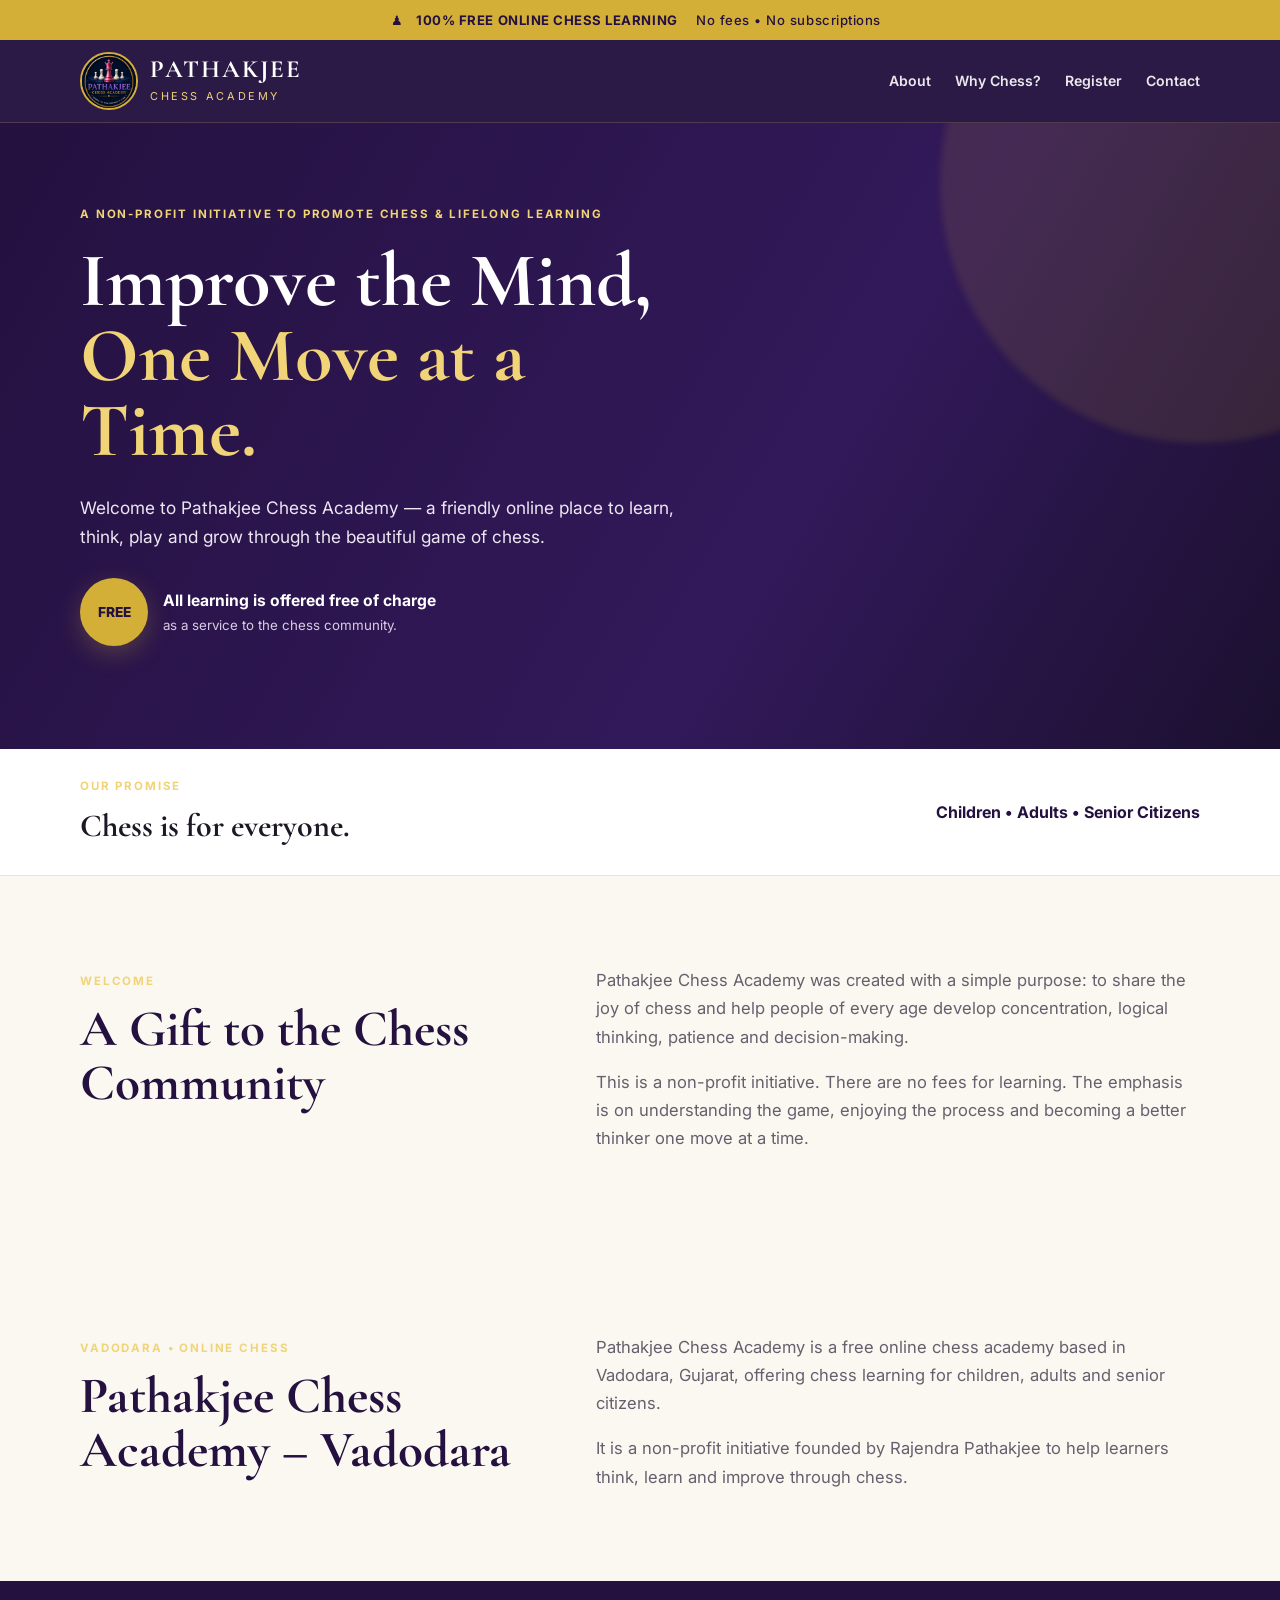
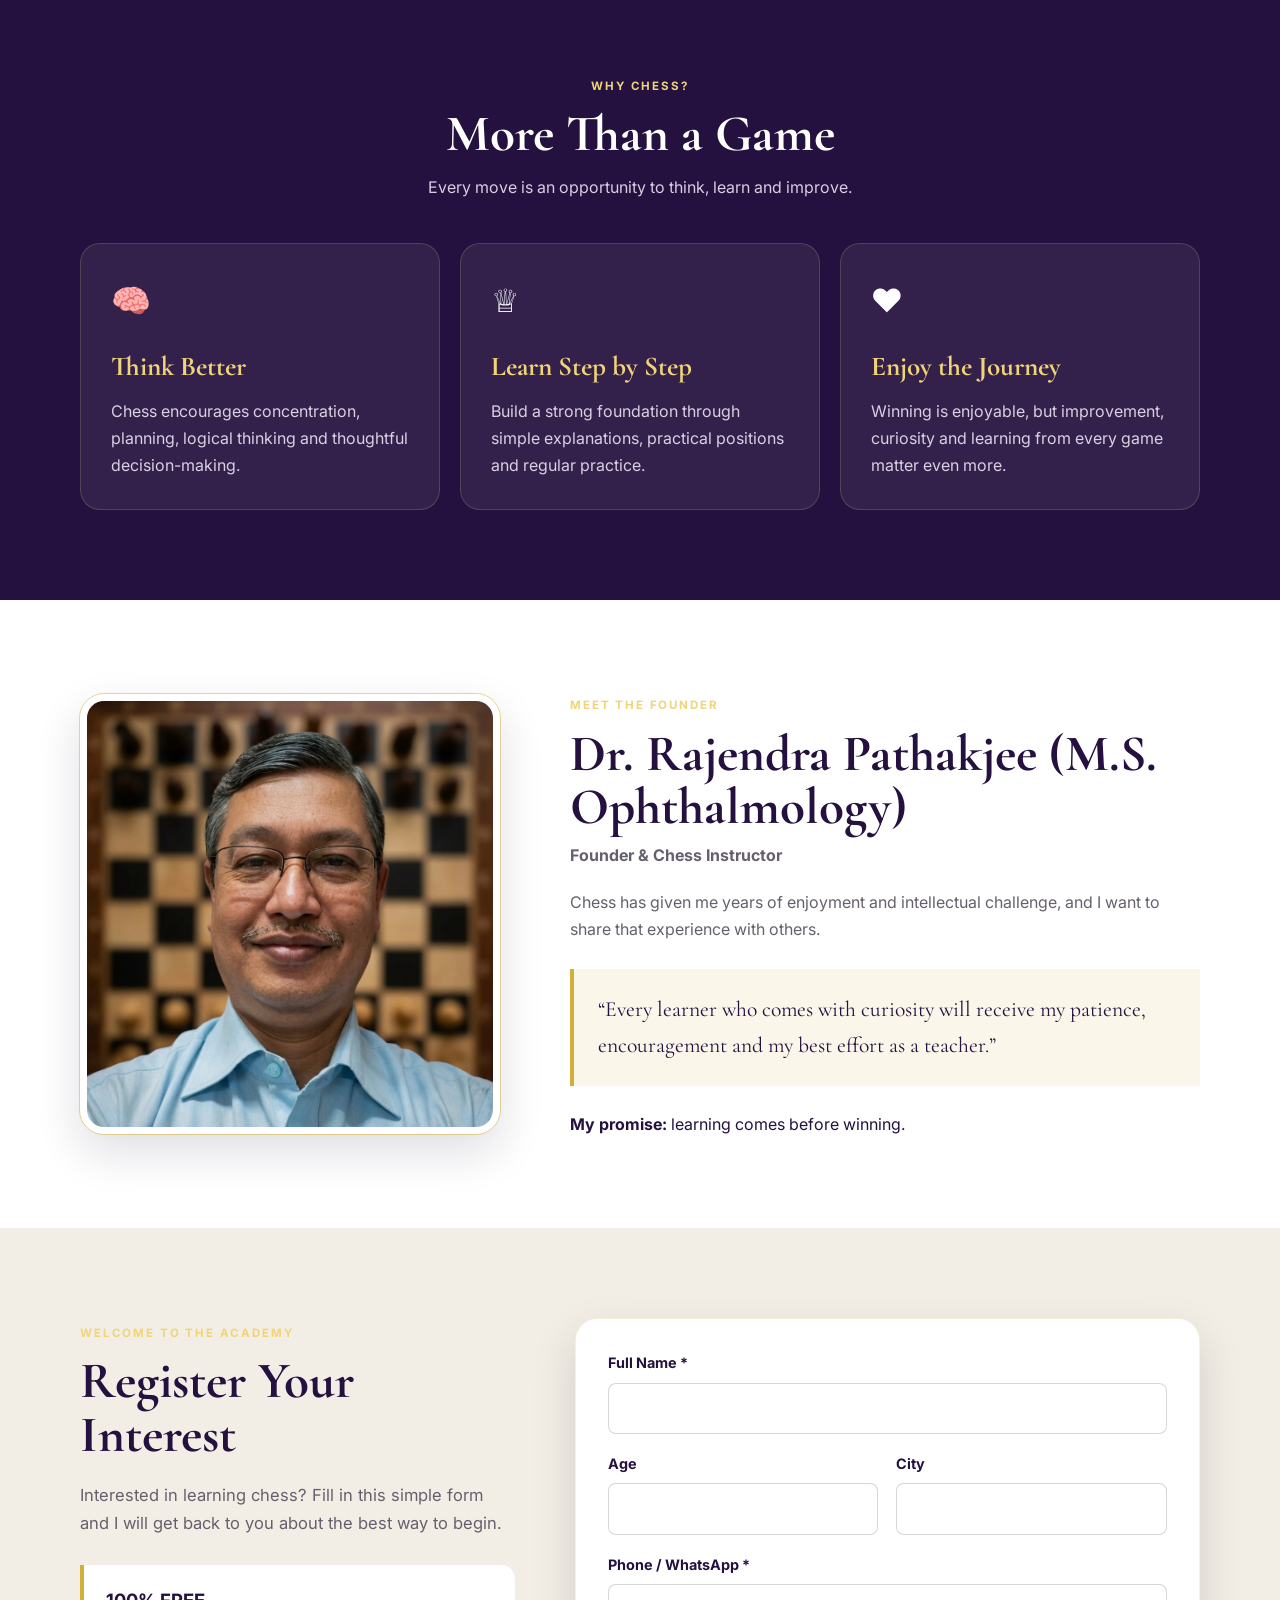
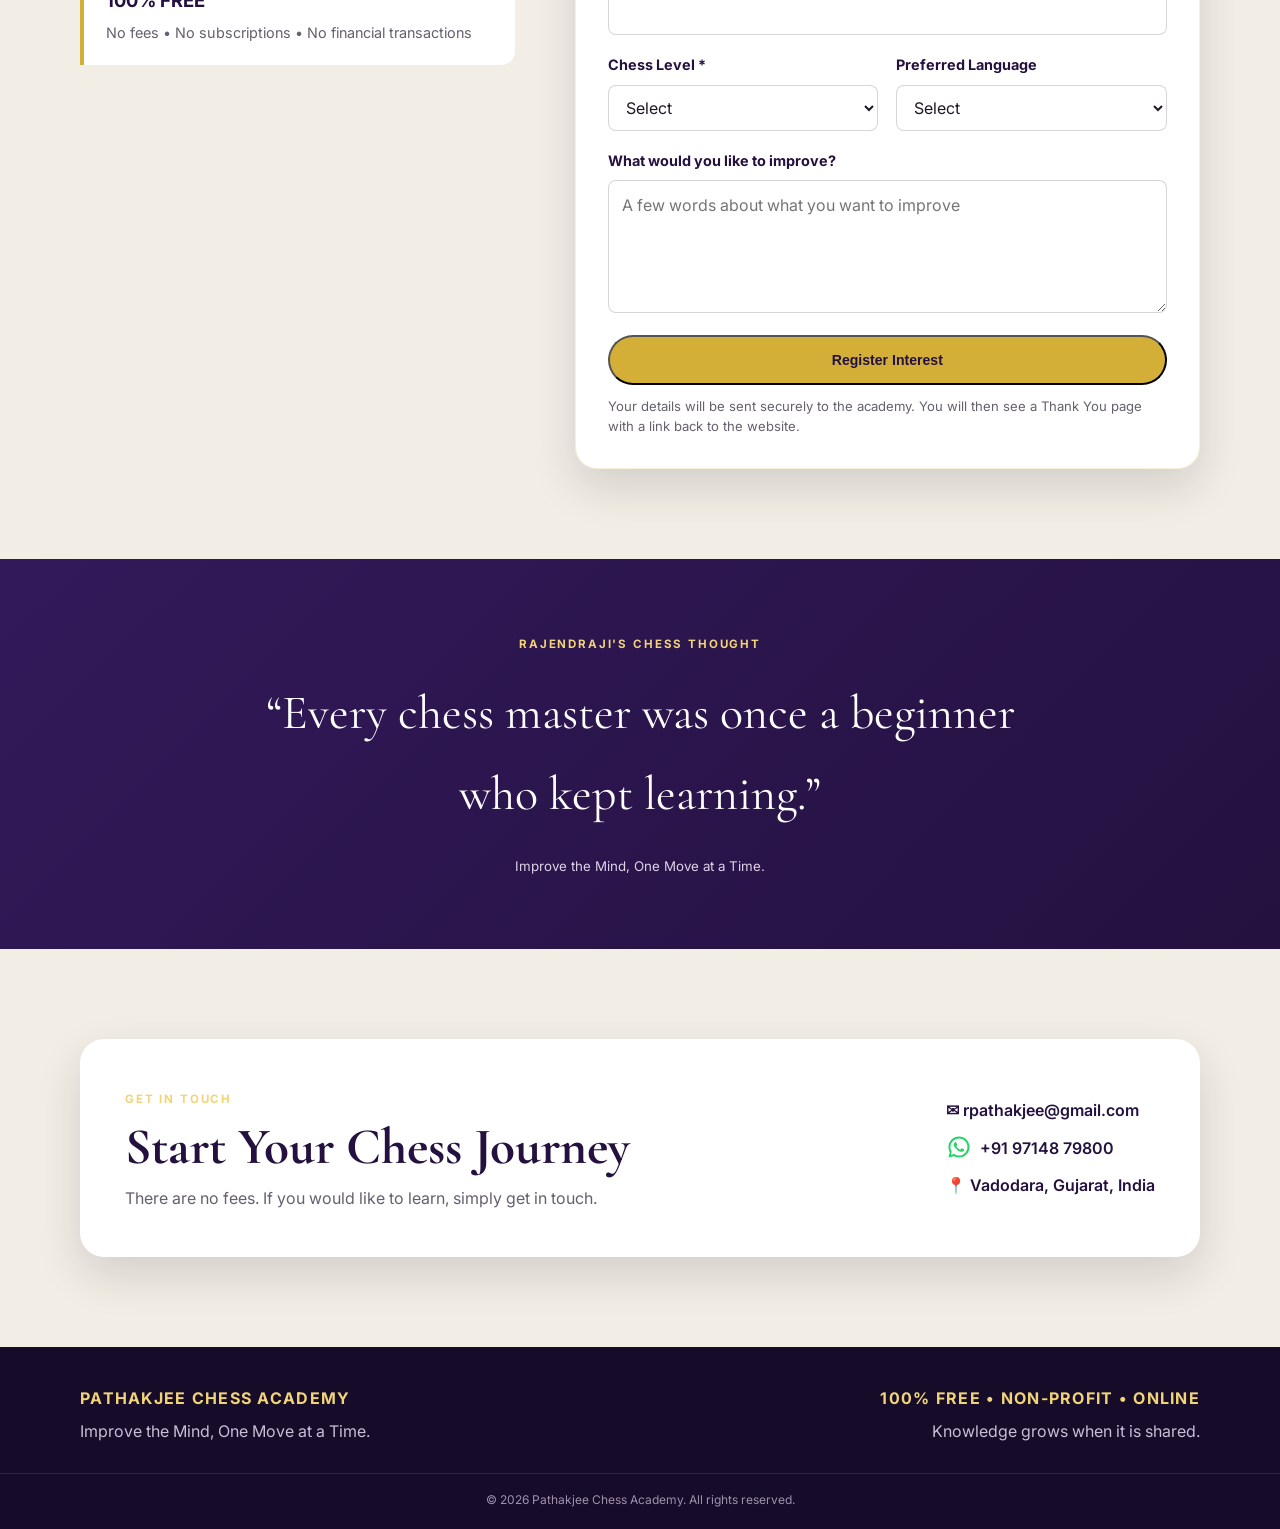
==== commit f53582e2: "Update index.html" ====
--- a/index.html
+++ b/index.html
@@ -61,322 +61,8 @@
       .registration-form { padding: 24px !important; }
       .registration-form .form-row { margin-bottom: 16px !important; }
       .improvement-free-text textarea { min-height: 112px; resize: vertical; }
-      .online-section { padding-top: 36px !important; padding-bottom: 38px !important; }
-      .online-section .center-heading p { color: #5f5668 !important; }
     }
-
-    /* Mobile v4: reduce vertical scrolling while keeping all content */
-    @media (max-width: 767px) {
-      .site-header { padding-top: 6px !important; padding-bottom: 6px !important; }
-      .nav-wrap { min-height: 50px !important; }
-      .brand img { width: 50px !important; height: 50px !important; }
-      .brand-name { font-size: 1.28rem !important; }
-      .brand-sub { font-size: 0.62rem !important; }
-
-      .top-banner { padding: 5px 10px !important; font-size: 0.68rem !important; line-height: 1.2 !important; }
-
-      .hero { padding-top: 28px !important; padding-bottom: 28px !important; }
-      .hero h1 { font-size: clamp(2.55rem, 12vw, 3.6rem) !important; line-height: 0.95 !important; }
-      .hero-lead { margin-top: 14px !important; margin-bottom: 14px !important; }
-      .hero-free { margin-top: 14px !important; }
-
-      .welcome-strip { padding-top: 18px !important; padding-bottom: 18px !important; }
-      .welcome-strip h2 { margin: 2px 0 !important; font-size: 1.45rem !important; }
-
-      .section,
-      .section-dark,
-      .founder-section,
-      .registration-section { padding-top: 28px !important; padding-bottom: 28px !important; }
-
-      .section-heading h2,
-      .founder-copy h2,
-      .registration-copy h2 { margin-top: 4px !important; margin-bottom: 10px !important; }
-
-      .section-text p + p { margin-top: 10px !important; }
-
-      /* The two introductory sections remain, but become much more compact. */
-      .two-column { gap: 14px !important; }
-
-      .center-heading h2 { margin-top: 4px !important; margin-bottom: 6px !important; }
-      .center-heading p { margin-top: 0 !important; }
-
-      .feature-grid { gap: 12px !important; margin-top: 18px !important; }
-      .feature-card { padding: 20px 20px !important; }
-      .feature-card h3 { margin-top: 8px !important; margin-bottom: 6px !important; }
-      .feature-card p { margin-bottom: 0 !important; }
-
-      .founder-grid { gap: 16px !important; }
-      .founder-image { max-width: 190px !important; margin: 0 auto 0 !important; }
-      .founder-copy blockquote { margin-top: 12px !important; margin-bottom: 10px !important; padding: 14px 16px !important; }
-      .founder-copy .role { margin-bottom: 10px !important; }
-
-      .registration-grid { gap: 16px !important; }
-      .registration-note { margin-top: 14px !important; padding: 12px 14px !important; }
-      .registration-form { padding: 18px !important; }
-      .registration-form .form-row { margin-bottom: 11px !important; }
-      .registration-form .form-two { gap: 10px !important; }
-      .improvement-free-text textarea { min-height: 88px !important; }
-
-      .online-section { padding-top: 26px !important; padding-bottom: 26px !important; }
-      .profile-grid { gap: 10px !important; margin-top: 16px !important; }
-      .profile-card { padding: 14px !important; }
-
-      .thought-section { padding-top: 26px !important; padding-bottom: 26px !important; }
-      .thought-card { padding-top: 20px !important; padding-bottom: 20px !important; }
-      .thought-card p { font-size: 1.35rem !important; line-height: 1.25 !important; }
-
-      .contact-section { padding-top: 26px !important; padding-bottom: 26px !important; }
-      .contact-card { padding: 20px !important; gap: 14px !important; }
-      .contact-card h2 { margin-top: 4px !important; margin-bottom: 8px !important; }
-
-      .site-footer { padding-top: 20px !important; padding-bottom: 14px !important; }
-      .footer-inner { gap: 10px !important; }
-    }
-
-
-    /* Mobile v5: targeted scroll reduction after real-device review */
-    @media (max-width: 767px) {
-      /* Keep the header as it is; it is already working well. */
-
-      /* Introductory text sections */
-      .section { padding-top: 24px !important; padding-bottom: 24px !important; }
-      .two-column { gap: 10px !important; }
-      .section-heading h2,
-      .founder-copy h2,
-      .registration-copy h2 {
-        font-size: clamp(2.25rem, 9vw, 3rem) !important;
-        line-height: 1.02 !important;
-      }
-      .section-text,
-      .section-text p {
-        font-size: 1rem !important;
-        line-height: 1.55 !important;
-      }
-      .section-text p + p { margin-top: 8px !important; }
-
-      /* Why Chess: cards are the biggest avoidable source of vertical scrolling */
-      .section-dark { padding-top: 26px !important; padding-bottom: 26px !important; }
-      .center-heading h2 { font-size: clamp(2.35rem, 10vw, 3.1rem) !important; }
-      .center-heading p { font-size: 1rem !important; line-height: 1.45 !important; }
-      .feature-grid { gap: 10px !important; margin-top: 14px !important; }
-      .feature-card {
-        padding: 16px 18px !important;
-        min-height: 0 !important;
-      }
-      .feature-card .feature-icon {
-        margin-bottom: 4px !important;
-        font-size: 1.9rem !important;
-      }
-      .feature-card h3 {
-        font-size: 1.75rem !important;
-        line-height: 1.05 !important;
-        margin: 4px 0 6px !important;
-      }
-      .feature-card p {
-        font-size: 0.98rem !important;
-        line-height: 1.5 !important;
-      }
-
-      /* Founder: reduce the large empty space around the photograph and text */
-      .founder-section { padding-top: 24px !important; padding-bottom: 24px !important; }
-      .founder-grid { gap: 14px !important; }
-      .founder-image {
-        max-width: 150px !important;
-        margin: 0 auto !important;
-      }
-      .founder-copy h2 {
-        font-size: clamp(2.15rem, 8.5vw, 2.8rem) !important;
-        line-height: 1.03 !important;
-        margin-bottom: 8px !important;
-      }
-      .founder-copy .role {
-        font-size: 1.1rem !important;
-        margin-bottom: 8px !important;
-      }
-      .founder-copy > p:not(.role):not(.promise) {
-        font-size: 1rem !important;
-        line-height: 1.5 !important;
-      }
-      .founder-copy blockquote {
-        margin: 10px 0 !important;
-        padding: 12px 14px !important;
-        font-size: 1.05rem !important;
-        line-height: 1.45 !important;
-      }
-      .founder-copy .promise {
-        font-size: 1rem !important;
-        line-height: 1.45 !important;
-      }
-
-      /* Registration: reduce heading and form height without removing fields */
-      .registration-section { padding-top: 24px !important; padding-bottom: 24px !important; }
-      .registration-grid { gap: 12px !important; }
-      .registration-copy h2 {
-        font-size: clamp(2.35rem, 9.5vw, 3rem) !important;
-      }
-      .registration-copy > p {
-        font-size: 1rem !important;
-        line-height: 1.55 !important;
-      }
-      .registration-note {
-        margin-top: 10px !important;
-        padding: 10px 12px !important;
-      }
-      .registration-form {
-        padding: 16px !important;
-      }
-      .registration-form .form-row { margin-bottom: 9px !important; }
-      .registration-form label {
-        font-size: 0.95rem !important;
-        margin-bottom: 5px !important;
-      }
-      .registration-form input,
-      .registration-form select {
-        min-height: 48px !important;
-        padding: 10px 12px !important;
-      }
-      .registration-form textarea {
-        min-height: 78px !important;
-        padding: 10px 12px !important;
-      }
-      .registration-form .form-two { gap: 8px !important; }
-      .form-submit {
-        min-height: 50px !important;
-        padding: 10px 14px !important;
-      }
-      .form-note {
-        font-size: 0.85rem !important;
-        line-height: 1.45 !important;
-      }
-
-      /* Online profiles: retain the attractive cards but reduce their height */
-      .online-section { padding-top: 22px !important; padding-bottom: 22px !important; }
-      .online-section .center-heading h2 {
-        font-size: clamp(2.35rem, 10vw, 3.1rem) !important;
-      }
-      .online-section .center-heading p {
-        font-size: 1rem !important;
-        line-height: 1.45 !important;
-      }
-      .profile-grid { gap: 8px !important; margin-top: 12px !important; }
-      .profile-card { padding: 12px !important; min-height: 0 !important; }
-      .profile-card strong { font-size: 1.55rem !important; }
-      .profile-card small { font-size: 0.85rem !important; }
-
-      /* Thought/contact/footer */
-      .thought-section { padding-top: 22px !important; padding-bottom: 22px !important; }
-      .thought-card { padding: 18px 12px !important; }
-      .thought-card p { font-size: 1.2rem !important; line-height: 1.3 !important; }
-      .thought-card small { font-size: 0.85rem !important; }
-
-      .contact-section { padding-top: 22px !important; padding-bottom: 22px !important; }
-      .contact-card { padding: 18px !important; gap: 10px !important; }
-      .contact-card h2 { font-size: 2.15rem !important; line-height: 1.05 !important; }
-      .contact-card p { font-size: 0.95rem !important; line-height: 1.45 !important; }
-      .contact-links { gap: 8px !important; }
-      .contact-links a,
-      .contact-links span { font-size: 0.95rem !important; }
-
-      .site-footer { padding-top: 18px !important; padding-bottom: 12px !important; }
-      .footer-inner { gap: 6px !important; }
-      .footer-inner p { margin: 4px 0 !important; }
-    }
-
-
-    /* v8: improve contrast of accent and light text on white backgrounds */
-    .section:not(.section-dark) .section-kicker,
-    .founder-section .section-kicker,
-    .registration-section .section-kicker,
-    .online-section .section-kicker,
-    .contact-section .section-kicker,
-    .mini-label {
-      color: #8A6500 !important;
-    }
-
-    .section:not(.section-dark) .section-text,
-    .section:not(.section-dark) .section-text p,
-    .section:not(.section-dark) .center-heading p,
-    .founder-section .founder-copy > p:not(.role):not(.promise),
-    .registration-section .registration-copy p,
-    .online-section .center-heading p,
-    .contact-section .contact-card p {
-      color: #4A4052 !important;
-    }
-
-    .welcome-strip,
-    .welcome-strip h2,
-    .welcome-strip p {
-      color: #3B2258 !important;
-    }
-
-    .section:not(.section-dark) h2,
-    .section:not(.section-dark) h3,
-    .founder-section h2,
-    .registration-section h2,
-    .online-section h2,
-    .contact-section h2 {
-      color: #2F174D !important;
-    }
-
-    @media (max-width: 767px) {
-      .section:not(.section-dark) .section-kicker,
-      .founder-section .section-kicker,
-      .registration-section .section-kicker,
-      .online-section .section-kicker,
-      .contact-section .section-kicker,
-      .mini-label {
-        color: #8A6500 !important;
-      }
-      .section:not(.section-dark) .section-text,
-      .section:not(.section-dark) .section-text p,
-      .section:not(.section-dark) .center-heading p,
-      .founder-section .founder-copy > p:not(.role):not(.promise),
-      .registration-section .registration-copy p,
-      .online-section .center-heading p,
-      .contact-section .contact-card p {
-        color: #4A4052 !important;
-      }
-    }
-
   </style>
-
-
-<style>
-/* v6 mobile compression: preserve content while reducing scroll length */
-@media (max-width: 767px) {
-  .section, .section-dark, .founder-section, .registration-section { padding-top: 28px !important; padding-bottom: 28px !important; }
-  .section-heading h2, .center-heading h2 { font-size: clamp(2rem, 9vw, 2.55rem) !important; line-height: 1.05 !important; }
-  .section-heading .section-kicker, .center-heading .section-kicker { font-size: .78rem !important; letter-spacing: .16em !important; }
-  .section-text, .center-heading p, .founder-text p { font-size: 16px !important; line-height: 1.55 !important; }
-  .section-text p + p { margin-top: 11px !important; }
-  .two-column, .founder-grid, .registration-grid { gap: 16px !important; }
-  .feature-grid { gap: 12px !important; }
-  .feature-card { padding: 20px 18px !important; border-radius: 22px !important; }
-  .feature-card h3 { font-size: 1.75rem !important; line-height: 1.05 !important; margin: 10px 0 8px !important; }
-  .feature-card p { font-size: 15px !important; line-height: 1.45 !important; margin: 0 !important; }
-  .feature-icon { font-size: 2rem !important; }
-  .founder-image { margin: 0 auto 8px !important; }
-  .founder-image img { max-width: 135px !important; }
-  .founder-section .founder-text h2 { font-size: clamp(2rem, 8vw, 2.5rem) !important; line-height: 1.02 !important; }
-  .founder-section .founder-role { font-size: 1.15rem !important; line-height: 1.25 !important; margin: 8px 0 10px !important; }
-  .founder-quote { padding: 14px 16px !important; margin-top: 12px !important; font-size: 16px !important; line-height: 1.45 !important; }
-  .registration-form { padding: 18px !important; }
-  .registration-form .form-row { margin-bottom: 11px !important; }
-  .registration-form label { font-size: 14px !important; margin-bottom: 5px !important; }
-  .registration-form input, .registration-form select { min-height: 44px !important; padding: 9px 11px !important; }
-  .improvement-free-text textarea { min-height: 64px !important; height: 64px !important; resize: none !important; }
-  .word-limit-note { display: block; margin-top: 4px; font-size: 12px; color: #6b6472; }
-  .profile-grid { gap: 12px !important; }
-  .profile-card { padding: 18px 14px !important; min-height: 0 !important; }
-  .profile-card strong { font-size: 1.1rem !important; }
-  .profile-card small { margin-top: 4px !important; }
-  .online-section { padding-top: 28px !important; padding-bottom: 28px !important; }
-  .contact-section { padding-top: 28px !important; padding-bottom: 28px !important; }
-  .contact-card { padding: 20px !important; }
-  .site-footer { padding-top: 22px !important; padding-bottom: 18px !important; }
-  .footer-inner { gap: 12px !important; }
-}
-</style>
 
 </head>
 
@@ -405,7 +91,6 @@
         <a href="#about">About</a>
         <a href="#why-chess">Why Chess?</a>
         <a href="#registration">Register</a>
-        <a href="#play">Play Online</a>
         <a href="#contact">Contact</a>
       </nav>
     </div>
@@ -590,8 +275,7 @@
 
           <div class="form-row improvement-free-text">
             <label for="improvement">What would you like to improve?</label>
-            <textarea id="improvement" name="What would you like to improve" rows="3" maxlength="350" placeholder="A few words about what you want to improve (maximum 50 words)"></textarea>
-            <small class="word-limit-note">Maximum 50 words.</small>
+            <textarea id="improvement" name="What would you like to improve" rows="4" placeholder="A few words about what you want to improve"></textarea>
           </div>
 
           <input type="hidden" name="_subject" value="New Registration Interest — Pathakjee Chess Academy">
@@ -599,31 +283,6 @@
           <button class="btn btn-gold form-submit" type="submit">Register Interest</button>
           <p class="form-note">Your details will be sent securely to the academy. You will then see a Thank You page with a link back to the website.</p>
         </form>
-      </div>
-    </section>
-
-    <section class="section online-section" id="play">
-      <div class="container">
-        <div class="center-heading reveal">
-          <span class="section-kicker">PLAY &amp; PRACTISE</span>
-          <h2>Find Me Online</h2>
-          <p>Play a game, follow the games, or simply practise your chess.</p>
-        </div>
-
-        <div class="profile-grid">
-          <a class="profile-card reveal" href="https://www.chess.com/member/rvp1702" target="_blank" rel="noopener">
-            <span class="profile-icon">♟</span>
-            <span class="profile-label">Chess.com</span>
-            <strong>rvp1702</strong>
-            <small>View profile →</small>
-          </a>
-          <a class="profile-card reveal" href="https://lichess.org/@/RVP-1234" target="_blank" rel="noopener">
-            <span class="profile-icon">♞</span>
-            <span class="profile-label">Lichess</span>
-            <strong>RVP-1234</strong>
-            <small>View profile →</small>
-          </a>
-        </div>
       </div>
     </section>
 
@@ -664,19 +323,5 @@
     </div>
     <div class="copyright">© 2026 Pathakjee Chess Academy. All rights reserved.</div>
   </footer>
-<script>
-  (function () {
-    const box = document.getElementById('improvement');
-    if (!box) return;
-    const maxWords = 50;
-    box.addEventListener('input', function () {
-      const words = this.value.trim().split(/\s+/).filter(Boolean);
-      if (words.length > maxWords) {
-        this.value = words.slice(0, maxWords).join(' ');
-      }
-    });
-  })();
-</script>
-
 </body>
 </html>
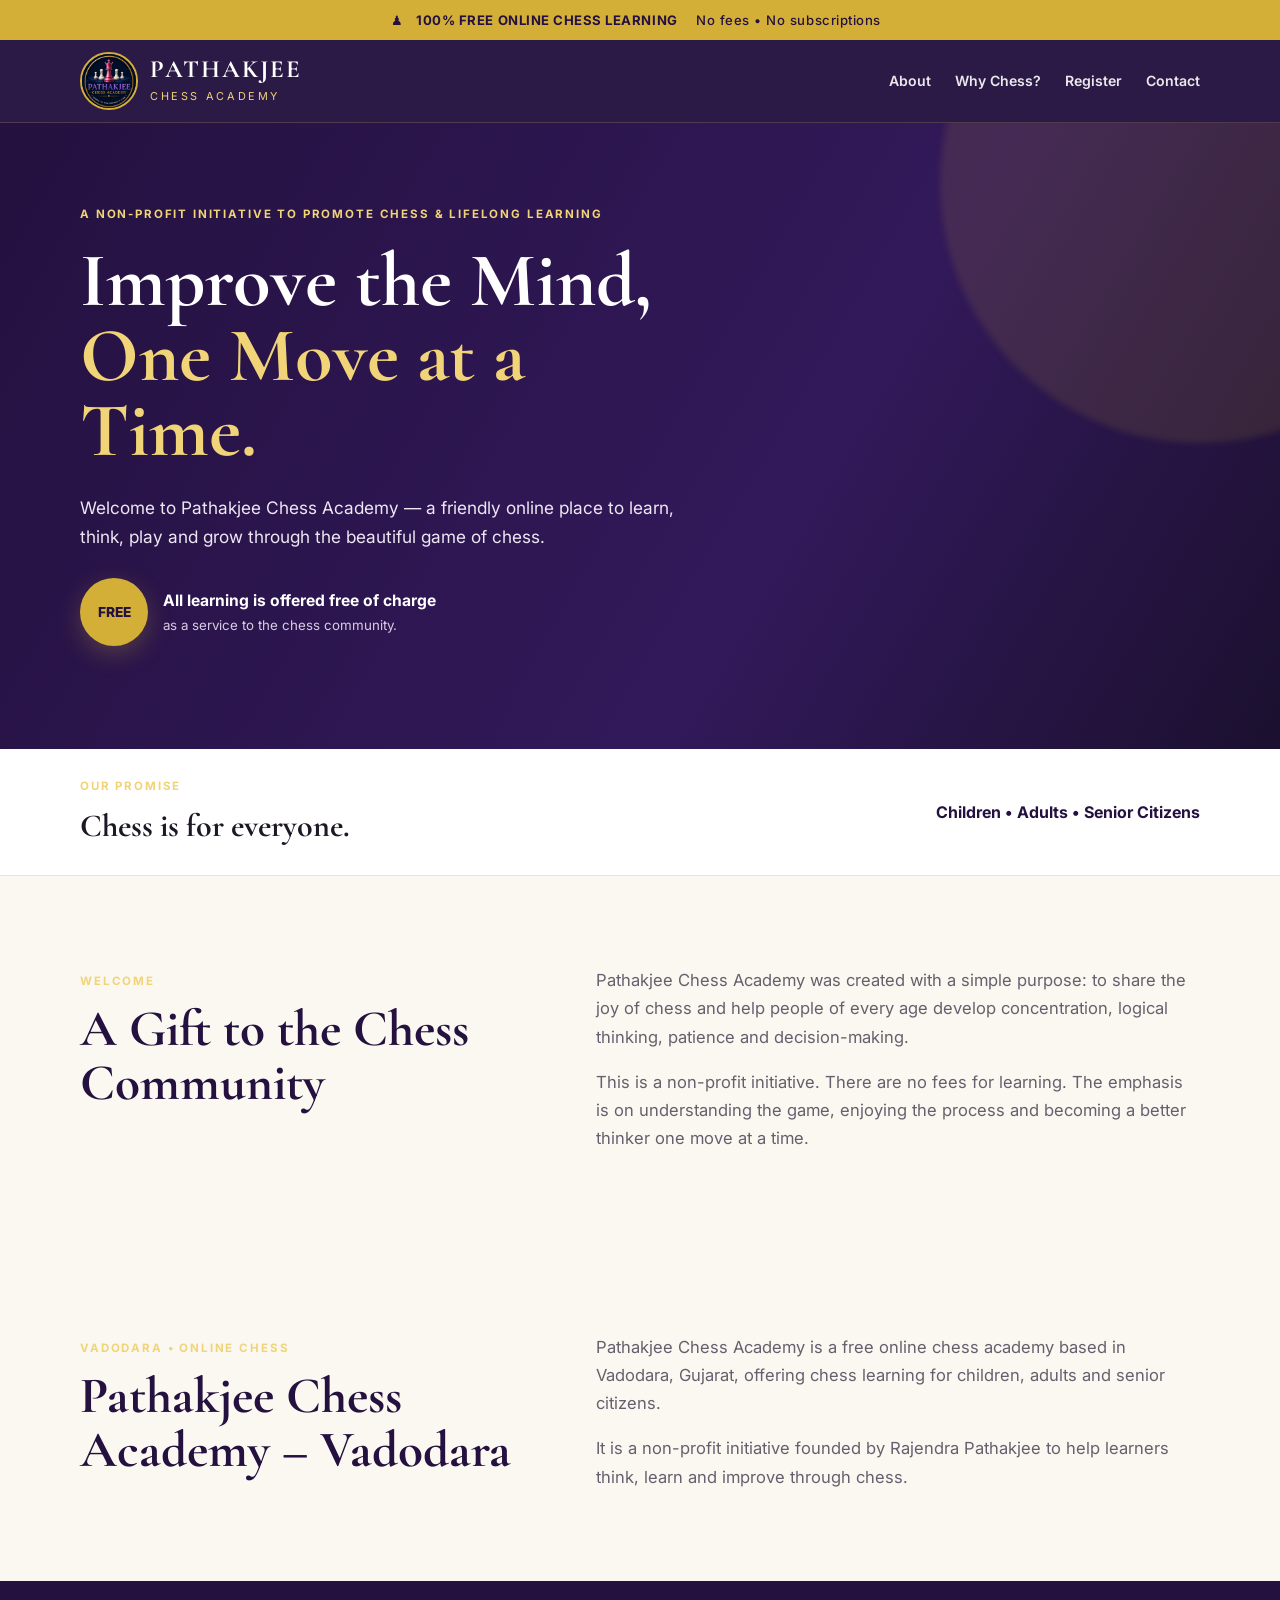
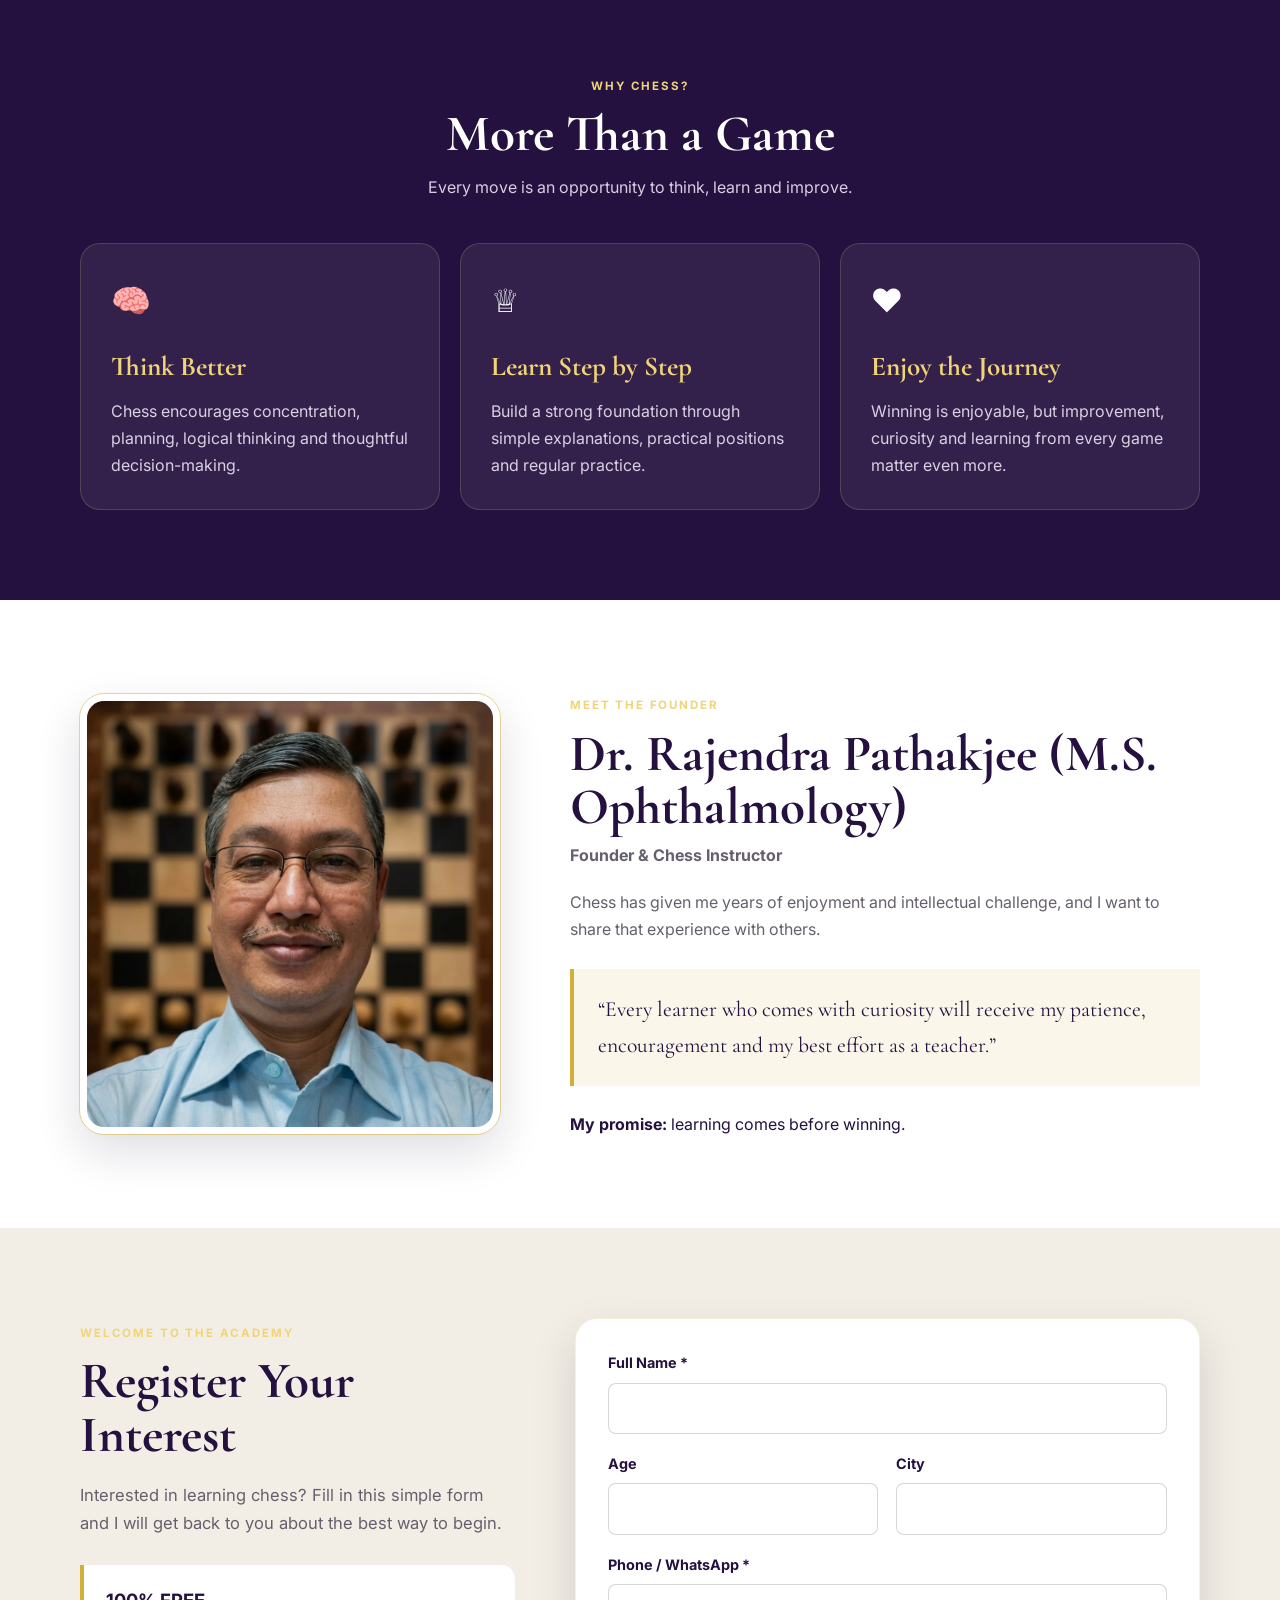
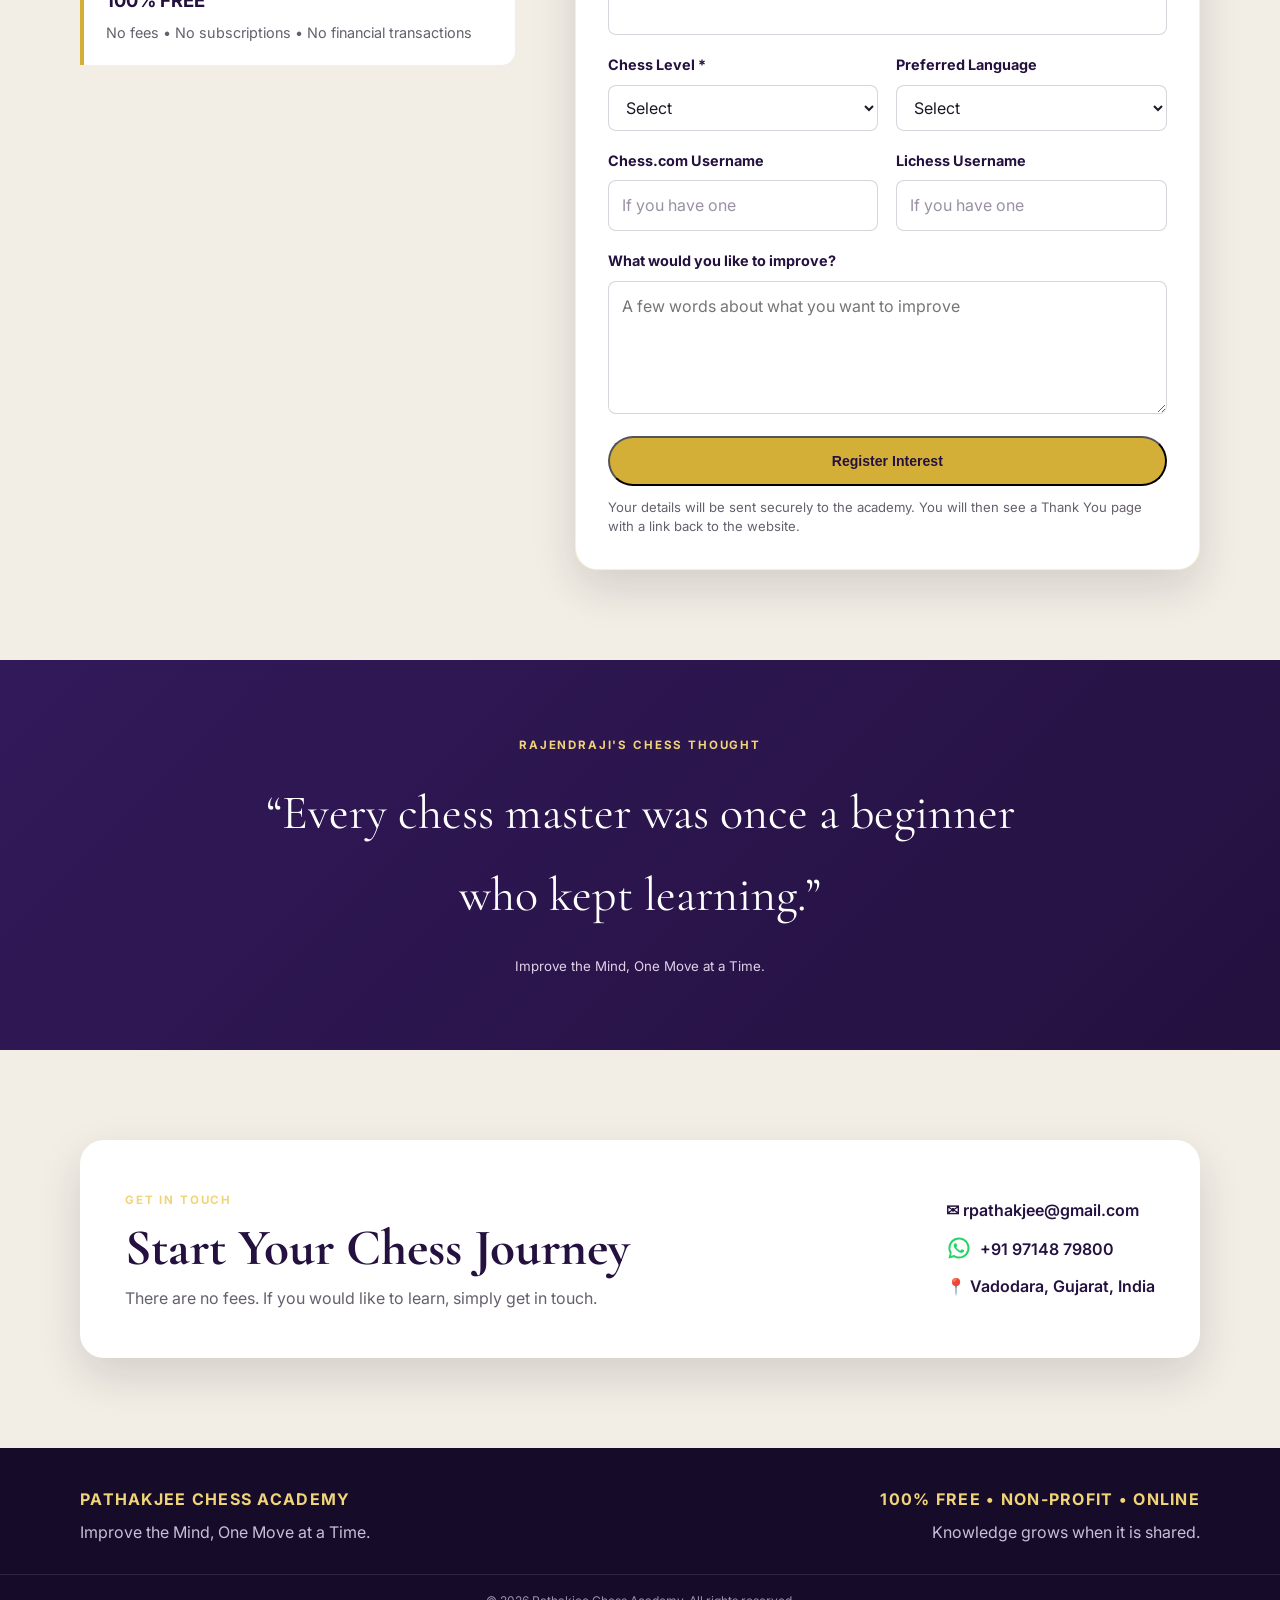
==== commit f56808c2: "Update index.html" ====
--- a/index.html
+++ b/index.html
@@ -273,6 +273,17 @@
             </div>
           </div>
 
+          <div class="form-two">
+            <div class="form-row">
+              <label for="chesscom">Chess.com Username</label>
+              <input type="text" id="chesscom" name="Chess.com Username" placeholder="If you have one">
+            </div>
+            <div class="form-row">
+              <label for="lichess">Lichess Username</label>
+              <input type="text" id="lichess" name="Lichess Username" placeholder="If you have one">
+            </div>
+          </div>
+
           <div class="form-row improvement-free-text">
             <label for="improvement">What would you like to improve?</label>
             <textarea id="improvement" name="What would you like to improve" rows="4" placeholder="A few words about what you want to improve"></textarea>
